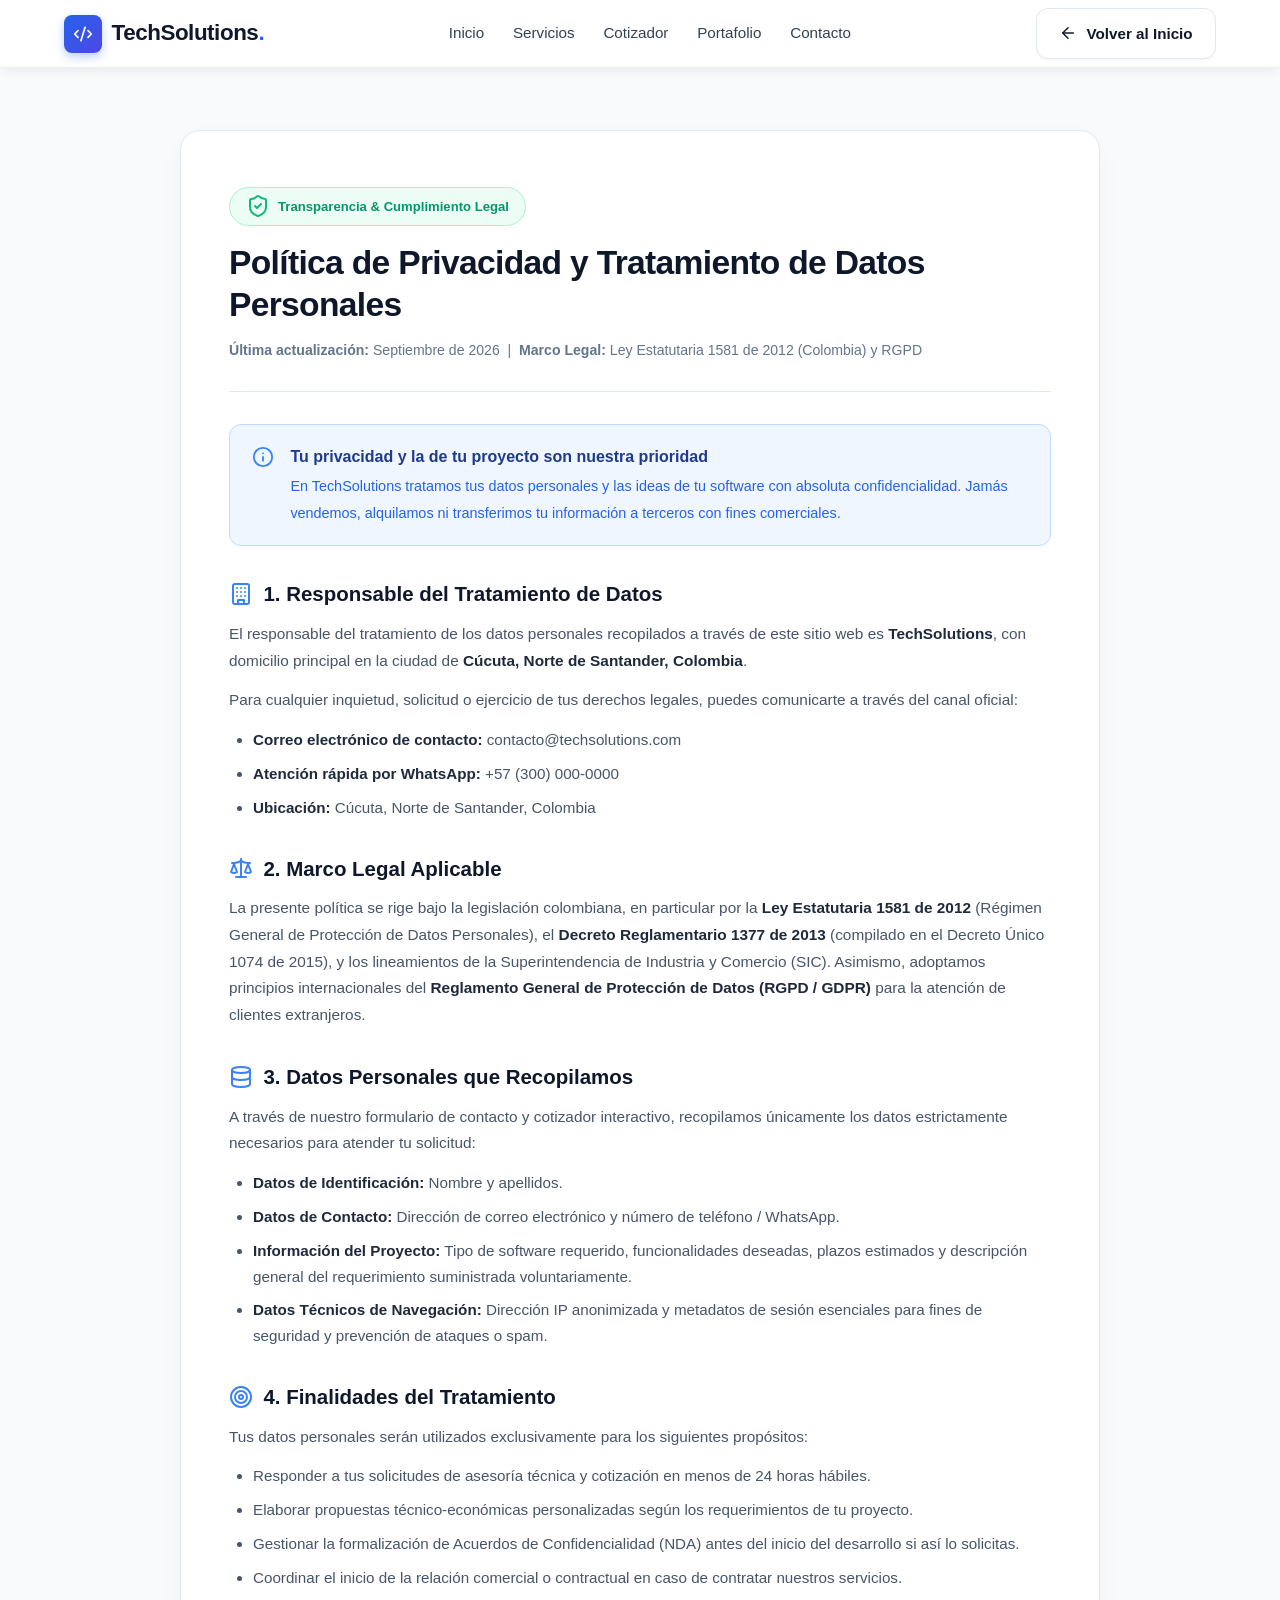
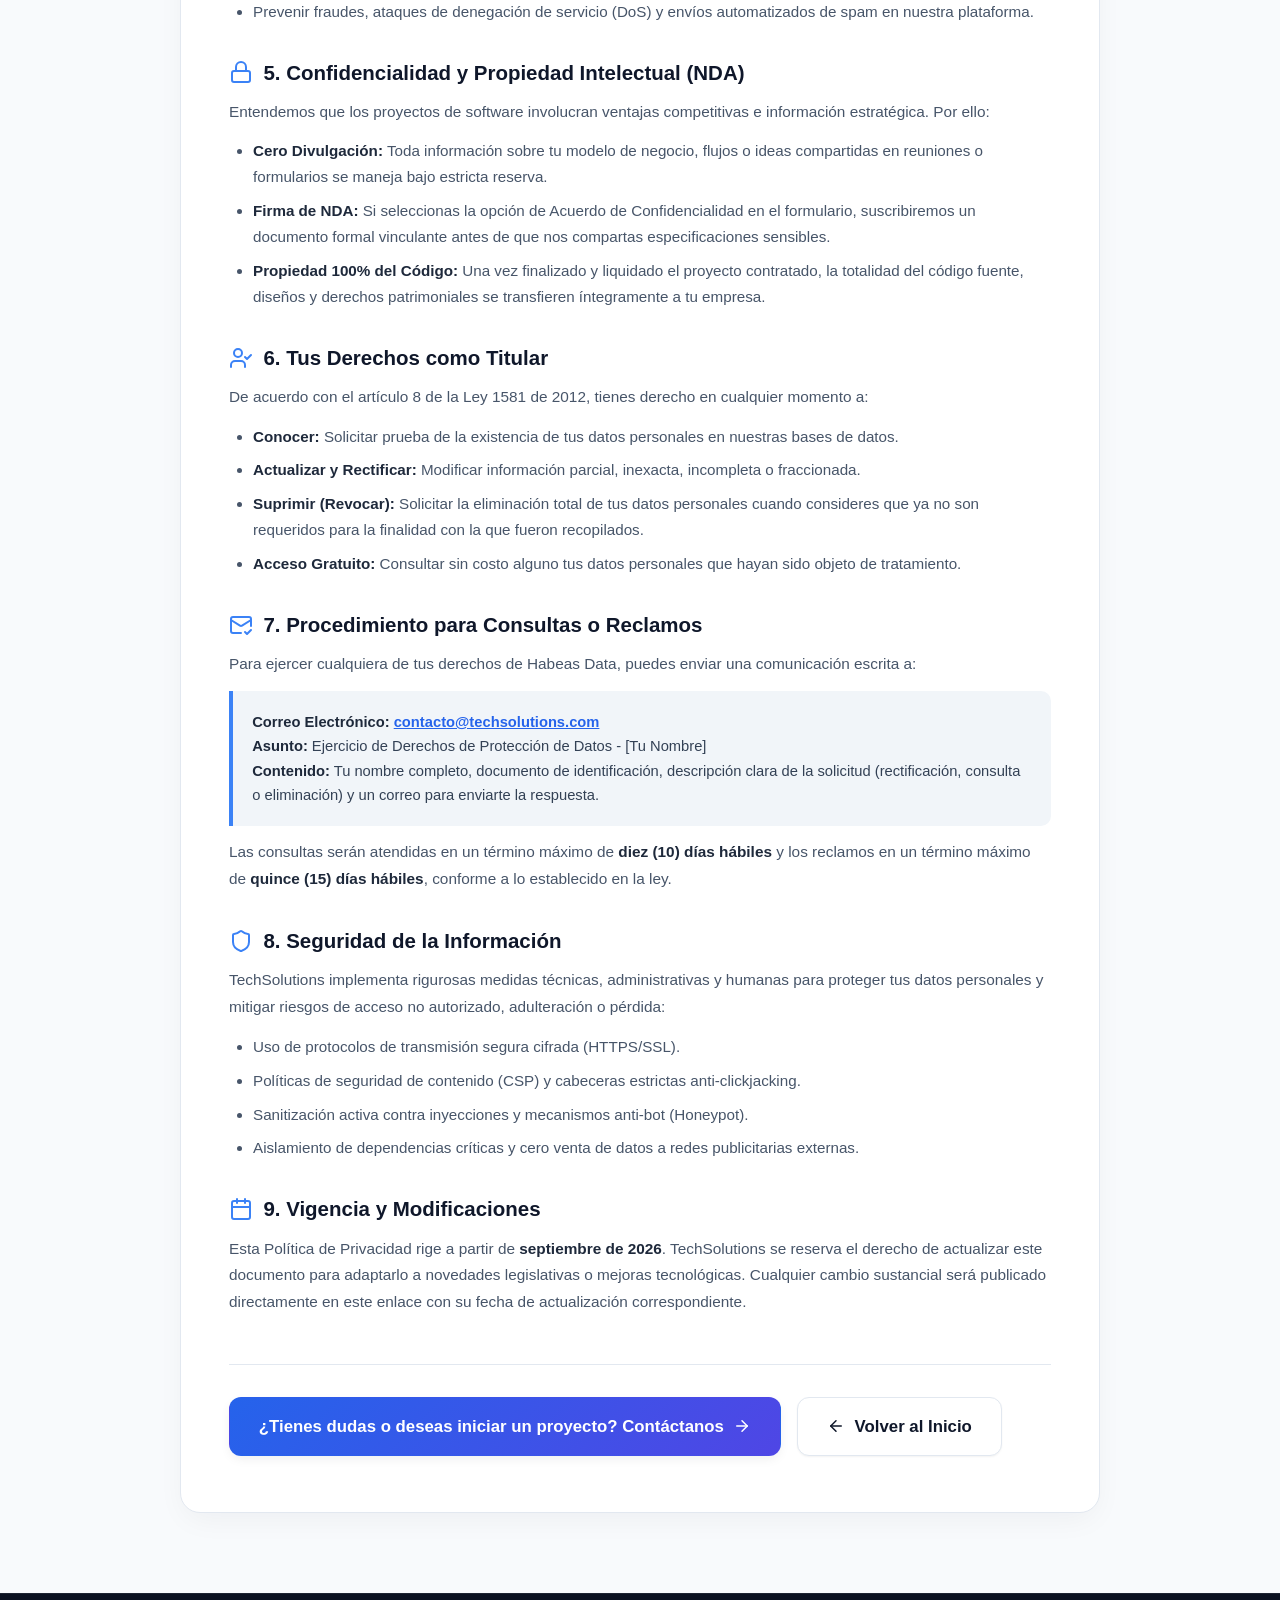
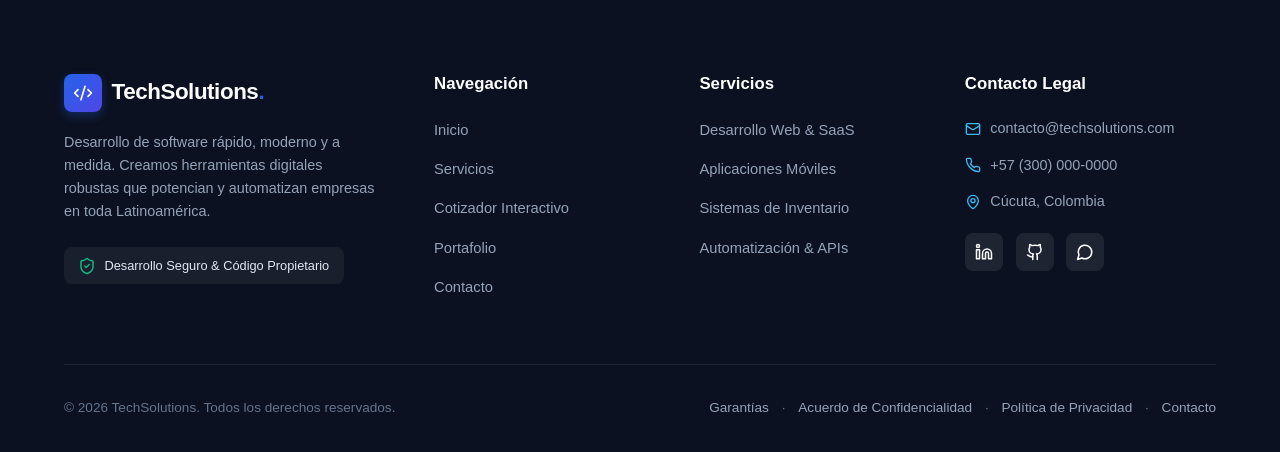
==== politica-de-privacidad.html @ 7712f282 "feat: agregar pagina de Politica de Privacidad y Tratamiento de Datos (Ley 1581)" ====
<!DOCTYPE html>
<html lang="es">
<head>
    <meta charset="UTF-8">
    <meta name="viewport" content="width=device-width, initial-scale=1.0">
    <meta http-equiv="Content-Security-Policy" content="default-src 'self'; script-src 'self' 'unsafe-inline'; style-src 'self' 'unsafe-inline' https://fonts.googleapis.com; font-src 'self' https://fonts.gstatic.com; img-src 'self' data: https:; connect-src 'self'; frame-ancestors 'self';">
    <meta http-equiv="X-Content-Type-Options" content="nosniff">
    <meta name="referrer" content="strict-origin-when-cross-origin">
    <meta name="description" content="Política de Privacidad y Tratamiento de Datos Personales de TechSolutions. Conoce cómo protegemos tu información conforme a la Ley 1581 de 2012 y estándares internacionales.">
    <title>Política de Privacidad y Tratamiento de Datos | TechSolutions</title>
    
    <!-- Google Fonts: Plus Jakarta Sans & Inter -->
    <link rel="preconnect" href="https://fonts.googleapis.com">
    <link rel="preconnect" href="https://fonts.gstatic.com" crossorigin>
    <link href="https://fonts.googleapis.com/css2?family=Inter:wght@300;400;500;600;700&family=Plus+Jakarta+Sans:wght@500;600;700;800&display=swap" rel="stylesheet">
    
    <!-- Lucide Icons (Local Vendor) -->
    <script src="js/vendor/lucide.min.js"></script>
    
    <link rel="stylesheet" href="css/styles.css">
</head>
<body>

    <!-- Header / Navbar -->
    <header id="header" class="scrolled">
        <div class="container header-container">
            <a href="index.html" class="logo">
                <div class="logo-icon">
                    <i data-lucide="code-2"></i>
                </div>
                <span>TechSolutions<span class="logo-dot">.</span></span>
            </a>

            <nav class="nav-menu" id="navMenu">
                <ul class="nav-links">
                    <li><a href="index.html#inicio" class="nav-link">Inicio</a></li>
                    <li><a href="index.html#servicios" class="nav-link">Servicios</a></li>
                    <li><a href="index.html#cotizador" class="nav-link">Cotizador</a></li>
                    <li><a href="index.html#portafolio" class="nav-link">Portafolio</a></li>
                    <li><a href="index.html#contacto" class="nav-link">Contacto</a></li>
                </ul>

                <div class="nav-cta-mobile">
                    <a href="index.html" class="btn btn-primary btn-full">
                        <i data-lucide="arrow-left"></i>
                        <span>Volver a Inicio</span>
                    </a>
                </div>
            </nav>

            <div class="header-actions">
                <a href="index.html" class="btn btn-secondary btn-nav">
                    <i data-lucide="arrow-left"></i>
                    <span>Volver al Inicio</span>
                </a>
            </div>
        </div>
    </header>

    <main>
        <!-- Legal Content Section -->
        <section class="legal-section">
            <div class="container legal-container">
                <div class="legal-card">
                    
                    <div class="legal-header">
                        <div class="badge legal-badge">
                            <i data-lucide="shield-check" class="text-emerald"></i>
                            <span>Transparencia & Cumplimiento Legal</span>
                        </div>
                        <h1 class="legal-title">Política de Privacidad y Tratamiento de Datos Personales</h1>
                        <p class="legal-meta">
                            <strong>Última actualización:</strong> Septiembre de 2026 &nbsp;|&nbsp; 
                            <strong>Marco Legal:</strong> Ley Estatutaria 1581 de 2012 (Colombia) y RGPD
                        </p>
                    </div>

                    <div class="legal-badge-box">
                        <i data-lucide="info" class="text-blue" style="width: 22px; height: 22px; flex-shrink: 0; margin-top: 2px;"></i>
                        <div>
                            <strong style="color: #1e3a8a; display: block; margin-bottom: 0.2rem;">Tu privacidad y la de tu proyecto son nuestra prioridad</strong>
                            <span style="color: #2563eb; font-size: 0.9rem; line-height: 1.5;">
                                En TechSolutions tratamos tus datos personales y las ideas de tu software con absoluta confidencialidad. Jamás vendemos, alquilamos ni transferimos tu información a terceros con fines comerciales.
                            </span>
                        </div>
                    </div>

                    <!-- 1. Responsable -->
                    <div class="legal-block">
                        <h2><i data-lucide="building" class="text-blue"></i> 1. Responsable del Tratamiento de Datos</h2>
                        <p>
                            El responsable del tratamiento de los datos personales recopilados a través de este sitio web es <strong>TechSolutions</strong>, con domicilio principal en la ciudad de <strong>Cúcuta, Norte de Santander, Colombia</strong>.
                        </p>
                        <p>
                            Para cualquier inquietud, solicitud o ejercicio de tus derechos legales, puedes comunicarte a través del canal oficial:
                        </p>
                        <ul>
                            <li><strong>Correo electrónico de contacto:</strong> contacto@techsolutions.com</li>
                            <li><strong>Atención rápida por WhatsApp:</strong> +57 (300) 000-0000</li>
                            <li><strong>Ubicación:</strong> Cúcuta, Norte de Santander, Colombia</li>
                        </ul>
                    </div>

                    <!-- 2. Marco Legal -->
                    <div class="legal-block">
                        <h2><i data-lucide="scale" class="text-blue"></i> 2. Marco Legal Aplicable</h2>
                        <p>
                            La presente política se rige bajo la legislación colombiana, en particular por la <strong>Ley Estatutaria 1581 de 2012</strong> (Régimen General de Protección de Datos Personales), el <strong>Decreto Reglamentario 1377 de 2013</strong> (compilado en el Decreto Único 1074 de 2015), y los lineamientos de la Superintendencia de Industria y Comercio (SIC). Asimismo, adoptamos principios internacionales del <strong>Reglamento General de Protección de Datos (RGPD / GDPR)</strong> para la atención de clientes extranjeros.
                        </p>
                    </div>

                    <!-- 3. Datos que recopilamos -->
                    <div class="legal-block">
                        <h2><i data-lucide="database" class="text-blue"></i> 3. Datos Personales que Recopilamos</h2>
                        <p>
                            A través de nuestro formulario de contacto y cotizador interactivo, recopilamos únicamente los datos estrictamente necesarios para atender tu solicitud:
                        </p>
                        <ul>
                            <li><strong>Datos de Identificación:</strong> Nombre y apellidos.</li>
                            <li><strong>Datos de Contacto:</strong> Dirección de correo electrónico y número de teléfono / WhatsApp.</li>
                            <li><strong>Información del Proyecto:</strong> Tipo de software requerido, funcionalidades deseadas, plazos estimados y descripción general del requerimiento suministrada voluntariamente.</li>
                            <li><strong>Datos Técnicos de Navegación:</strong> Dirección IP anonimizada y metadatos de sesión esenciales para fines de seguridad y prevención de ataques o spam.</li>
                        </ul>
                    </div>

                    <!-- 4. Finalidades del Tratamiento -->
                    <div class="legal-block">
                        <h2><i data-lucide="target" class="text-blue"></i> 4. Finalidades del Tratamiento</h2>
                        <p>
                            Tus datos personales serán utilizados exclusivamente para los siguientes propósitos:
                        </p>
                        <ul>
                            <li>Responder a tus solicitudes de asesoría técnica y cotización en menos de 24 horas hábiles.</li>
                            <li>Elaborar propuestas técnico-económicas personalizadas según los requerimientos de tu proyecto.</li>
                            <li>Gestionar la formalización de Acuerdos de Confidencialidad (NDA) antes del inicio del desarrollo si así lo solicitas.</li>
                            <li>Coordinar el inicio de la relación comercial o contractual en caso de contratar nuestros servicios.</li>
                            <li>Prevenir fraudes, ataques de denegación de servicio (DoS) y envíos automatizados de spam en nuestra plataforma.</li>
                        </ul>
                    </div>

                    <!-- 5. Confidencialidad y Propiedad Intelectual -->
                    <div class="legal-block">
                        <h2><i data-lucide="lock" class="text-blue"></i> 5. Confidencialidad y Propiedad Intelectual (NDA)</h2>
                        <p>
                            Entendemos que los proyectos de software involucran ventajas competitivas e información estratégica. Por ello:
                        </p>
                        <ul>
                            <li><strong>Cero Divulgación:</strong> Toda información sobre tu modelo de negocio, flujos o ideas compartidas en reuniones o formularios se maneja bajo estricta reserva.</li>
                            <li><strong>Firma de NDA:</strong> Si seleccionas la opción de Acuerdo de Confidencialidad en el formulario, suscribiremos un documento formal vinculante antes de que nos compartas especificaciones sensibles.</li>
                            <li><strong>Propiedad 100% del Código:</strong> Una vez finalizado y liquidado el proyecto contratado, la totalidad del código fuente, diseños y derechos patrimoniales se transfieren íntegramente a tu empresa.</li>
                        </ul>
                    </div>

                    <!-- 6. Derechos del Titular (Habeas Data) -->
                    <div class="legal-block">
                        <h2><i data-lucide="user-check" class="text-blue"></i> 6. Tus Derechos como Titular</h2>
                        <p>
                            De acuerdo con el artículo 8 de la Ley 1581 de 2012, tienes derecho en cualquier momento a:
                        </p>
                        <ul>
                            <li><strong>Conocer:</strong> Solicitar prueba de la existencia de tus datos personales en nuestras bases de datos.</li>
                            <li><strong>Actualizar y Rectificar:</strong> Modificar información parcial, inexacta, incompleta o fraccionada.</li>
                            <li><strong>Suprimir (Revocar):</strong> Solicitar la eliminación total de tus datos personales cuando consideres que ya no son requeridos para la finalidad con la que fueron recopilados.</li>
                            <li><strong>Acceso Gratuito:</strong> Consultar sin costo alguno tus datos personales que hayan sido objeto de tratamiento.</li>
                        </ul>
                    </div>

                    <!-- 7. Procedimiento para ejercer tus derechos -->
                    <div class="legal-block">
                        <h2><i data-lucide="mail-check" class="text-blue"></i> 7. Procedimiento para Consultas o Reclamos</h2>
                        <p>
                            Para ejercer cualquiera de tus derechos de Habeas Data, puedes enviar una comunicación escrita a:
                        </p>
                        <div class="legal-callout">
                            <strong>Correo Electrónico:</strong> <a href="mailto:contacto@techsolutions.com">contacto@techsolutions.com</a><br>
                            <strong>Asunto:</strong> Ejercicio de Derechos de Protección de Datos - [Tu Nombre]<br>
                            <strong>Contenido:</strong> Tu nombre completo, documento de identificación, descripción clara de la solicitud (rectificación, consulta o eliminación) y un correo para enviarte la respuesta.
                        </div>
                        <p style="margin-top: 0.8rem;">
                            Las consultas serán atendidas en un término máximo de <strong>diez (10) días hábiles</strong> y los reclamos en un término máximo de <strong>quince (15) días hábiles</strong>, conforme a lo establecido en la ley.
                        </p>
                    </div>

                    <!-- 8. Seguridad de la Información -->
                    <div class="legal-block">
                        <h2><i data-lucide="shield" class="text-blue"></i> 8. Seguridad de la Información</h2>
                        <p>
                            TechSolutions implementa rigurosas medidas técnicas, administrativas y humanas para proteger tus datos personales y mitigar riesgos de acceso no autorizado, adulteración o pérdida:
                        </p>
                        <ul>
                            <li>Uso de protocolos de transmisión segura cifrada (HTTPS/SSL).</li>
                            <li>Políticas de seguridad de contenido (CSP) y cabeceras estrictas anti-clickjacking.</li>
                            <li>Sanitización activa contra inyecciones y mecanismos anti-bot (Honeypot).</li>
                            <li>Aislamiento de dependencias críticas y cero venta de datos a redes publicitarias externas.</li>
                        </ul>
                    </div>

                    <!-- 9. Vigencia y Modificaciones -->
                    <div class="legal-block">
                        <h2><i data-lucide="calendar" class="text-blue"></i> 9. Vigencia y Modificaciones</h2>
                        <p>
                            Esta Política de Privacidad rige a partir de <strong>septiembre de 2026</strong>. TechSolutions se reserva el derecho de actualizar este documento para adaptarlo a novedades legislativas o mejoras tecnológicas. Cualquier cambio sustancial será publicado directamente en este enlace con su fecha de actualización correspondiente.
                        </p>
                    </div>

                    <div class="legal-footer-action">
                        <a href="index.html#contacto" class="btn btn-primary btn-lg">
                            <span>¿Tienes dudas o deseas iniciar un proyecto? Contáctanos</span>
                            <i data-lucide="arrow-right"></i>
                        </a>
                        <a href="index.html" class="btn btn-secondary btn-lg">
                            <i data-lucide="arrow-left"></i>
                            <span>Volver al Inicio</span>
                        </a>
                    </div>

                </div>
            </div>
        </section>
    </main>

    <!-- Footer -->
    <footer class="footer">
        <div class="container">
            <div class="footer-top">
                <div class="footer-brand">
                    <a href="index.html" class="logo footer-logo">
                        <div class="logo-icon">
                            <i data-lucide="code-2"></i>
                        </div>
                        <span>TechSolutions<span class="logo-dot">.</span></span>
                    </a>
                    <p class="brand-desc">
                        Desarrollo de software rápido, moderno y a medida. Creamos herramientas digitales robustas que potencian y automatizan empresas en toda Latinoamérica.
                    </p>
                    <div class="security-stamp">
                        <i data-lucide="shield-check" class="text-emerald"></i>
                        <span>Desarrollo Seguro & Código Propietario</span>
                    </div>
                </div>

                <div class="footer-nav-col">
                    <h4>Navegación</h4>
                    <ul>
                        <li><a href="index.html#inicio">Inicio</a></li>
                        <li><a href="index.html#servicios">Servicios</a></li>
                        <li><a href="index.html#cotizador">Cotizador Interactivo</a></li>
                        <li><a href="index.html#portafolio">Portafolio</a></li>
                        <li><a href="index.html#contacto">Contacto</a></li>
                    </ul>
                </div>

                <div class="footer-nav-col">
                    <h4>Servicios</h4>
                    <ul>
                        <li><a href="index.html#servicios">Desarrollo Web & SaaS</a></li>
                        <li><a href="index.html#servicios">Aplicaciones Móviles</a></li>
                        <li><a href="index.html#servicios">Sistemas de Inventario</a></li>
                        <li><a href="index.html#servicios">Automatización & APIs</a></li>
                    </ul>
                </div>

                <div class="footer-nav-col">
                    <h4>Contacto Legal</h4>
                    <p class="footer-contact-item"><i data-lucide="mail"></i> contacto@techsolutions.com</p>
                    <p class="footer-contact-item"><i data-lucide="phone"></i> +57 (300) 000-0000</p>
                    <p class="footer-contact-item"><i data-lucide="map-pin"></i> Cúcuta, Colombia</p>
                    <div class="social-links">
                        <a href="#" target="_blank" rel="noopener noreferrer" aria-label="LinkedIn" class="social-btn"><i data-lucide="linkedin"></i></a>
                        <a href="#" target="_blank" rel="noopener noreferrer" aria-label="GitHub" class="social-btn"><i data-lucide="github"></i></a>
                        <a href="https://wa.me/573000000000" target="_blank" rel="noopener noreferrer" aria-label="WhatsApp" class="social-btn"><i data-lucide="message-circle"></i></a>
                    </div>
                </div>
            </div>

            <div class="footer-bottom">
                <p>&copy; 2026 TechSolutions. Todos los derechos reservados.</p>
                <div class="footer-legal">
                    <a href="index.html#faq">Garantías</a>
                    <span>·</span>
                    <a href="index.html#faq">Acuerdo de Confidencialidad</a>
                    <span>·</span>
                    <a href="politica-de-privacidad.html">Política de Privacidad</a>
                    <span>·</span>
                    <a href="index.html#contacto">Contacto</a>
                </div>
            </div>
        </div>
    </footer>

    <script>
        // Initialize icons on page load
        if (window.lucide) {
            lucide.createIcons();
        }
    </script>
</body>
</html>
---- css/styles.css ----
/* ==========================================================================
   TechSolutions - Modern Design System & Styles
   ========================================================================== */

/* --- 1. Design Tokens & CSS Variables --- */
:root {
    /* Color Palette */
    --primary: #2563eb;
    --primary-hover: #1d4ed8;
    --primary-light: #eff6ff;
    --primary-gradient: linear-gradient(135deg, #2563eb 0%, #4f46e5 100%);
    --primary-glow: rgba(37, 99, 235, 0.25);

    --emerald: #10b981;
    --emerald-dark: #059669;
    --emerald-subtle: rgba(16, 185, 129, 0.1);

    --blue: #3b82f6;
    --blue-subtle: rgba(59, 130, 246, 0.1);
    --indigo: #6366f1;
    --indigo-subtle: rgba(99, 102, 241, 0.1);
    --amber: #f59e0b;
    --amber-subtle: rgba(245, 158, 11, 0.1);

    /* Backgrounds */
    --bg-body: #f8fafc;
    --bg-surface: #ffffff;
    --bg-subtle: #f1f5f9;
    --bg-dark: #0b1120;
    --bg-dark-card: #131d33;

    /* Typography */
    --text-heading: #0f172a;
    --text-body: #334155;
    --text-muted: #64748b;
    --text-light: #94a3b8;
    --text-white: #ffffff;

    --font-heading: 'Plus Jakarta Sans', -apple-system, BlinkMacSystemFont, sans-serif;
    --font-body: 'Inter', -apple-system, BlinkMacSystemFont, sans-serif;

    /* Borders & Outlines */
    --border-subtle: #e2e8f0;
    --border-focus: #3b82f6;
    --radius-sm: 8px;
    --radius-md: 12px;
    --radius-lg: 18px;
    --radius-full: 9999px;

    /* Shadows */
    --shadow-sm: 0 1px 2px 0 rgba(0, 0, 0, 0.05);
    --shadow-md: 0 4px 12px -2px rgba(15, 23, 42, 0.08);
    --shadow-lg: 0 12px 24px -4px rgba(15, 23, 42, 0.08), 0 4px 8px -2px rgba(15, 23, 42, 0.03);
    --shadow-xl: 0 24px 38px -6px rgba(15, 23, 42, 0.1), 0 8px 16px -4px rgba(15, 23, 42, 0.04);
    --shadow-glow: 0 12px 30px rgba(37, 99, 235, 0.25);

    /* Animations & Transitions */
    --transition-fast: 0.18s cubic-bezier(0.16, 1, 0.3, 1);
    --transition-normal: 0.28s cubic-bezier(0.16, 1, 0.3, 1);
    --transition-slow: 0.45s cubic-bezier(0.16, 1, 0.3, 1);
}

/* --- 2. Base & Reset --- */
*, *::before, *::after {
    margin: 0;
    padding: 0;
    box-sizing: border-box;
    word-wrap: break-word;
    overflow-wrap: break-word;
}

html {
    scroll-behavior: smooth;
    font-size: 16px;
    -webkit-text-size-adjust: 100%;
    width: 100%;
    max-width: 100%;
    overflow-x: hidden;
}

body {
    font-family: var(--font-body);
    background-color: var(--bg-body);
    color: var(--text-body);
    line-height: 1.65;
    width: 100%;
    max-width: 100%;
    overflow-x: hidden;
    position: relative;
    -webkit-font-smoothing: antialiased;
    -moz-osx-font-smoothing: grayscale;
}

body.menu-open {
    overflow: hidden;
}

main, section, header, footer {
    width: 100%;
    max-width: 100%;
    position: relative;
}

img, svg {
    max-width: 100%;
    height: auto;
    display: block;
}

a {
    color: inherit;
    text-decoration: none;
    transition: var(--transition-fast);
}

ul {
    list-style: none;
}

button, input, textarea, select {
    font-family: inherit;
    font-size: inherit;
}

.container {
    width: 90%;
    max-width: 1240px;
    margin: 0 auto;
}

/* Typography Helpers */
h1, h2, h3, h4, h5, h6 {
    font-family: var(--font-heading);
    color: var(--text-heading);
    font-weight: 700;
    line-height: 1.25;
}

.gradient-text {
    background: linear-gradient(135deg, #2563eb 0%, #7c3aed 100%);
    -webkit-background-clip: text;
    -webkit-text-fill-color: transparent;
    display: inline-block;
}

.text-emerald { color: var(--emerald) !important; }
.text-blue { color: var(--blue) !important; }
.text-indigo { color: var(--indigo) !important; }
.text-amber { color: var(--amber) !important; }

.bg-emerald { background-color: var(--emerald) !important; }
.bg-blue { background-color: var(--blue) !important; }
.bg-indigo { background-color: var(--indigo) !important; }

.bg-emerald-subtle { background-color: var(--emerald-subtle) !important; }
.bg-blue-subtle { background-color: var(--blue-subtle) !important; }
.bg-indigo-subtle { background-color: var(--indigo-subtle) !important; }
.bg-amber-subtle { background-color: var(--amber-subtle) !important; }

/* Section Headers */
.section-header {
    text-align: center;
    max-width: 760px;
    margin: 0 auto 3.5rem auto;
}

.section-tag {
    display: inline-block;
    font-size: 0.8rem;
    font-weight: 700;
    letter-spacing: 1.2px;
    color: var(--primary);
    background: var(--primary-light);
    padding: 0.35rem 0.9rem;
    border-radius: var(--radius-full);
    margin-bottom: 1rem;
    text-transform: uppercase;
}

.section-header h2 {
    font-size: clamp(1.85rem, 3.5vw, 2.6rem);
    margin-bottom: 1rem;
    letter-spacing: -0.02em;
}

.section-header p {
    font-size: 1.08rem;
    color: var(--text-muted);
}

/* Badges */
.badge {
    display: inline-flex;
    align-items: center;
    gap: 0.5rem;
    padding: 0.4rem 1rem;
    border-radius: var(--radius-full);
    font-size: 0.85rem;
    font-weight: 600;
    max-width: 100%;
}

.hero-badge {
    background: rgba(37, 99, 235, 0.08);
    color: var(--primary);
    border: 1px solid rgba(37, 99, 235, 0.2);
    margin-bottom: 1.5rem;
}

.badge-pulse {
    width: 9px;
    height: 9px;
    background-color: var(--emerald);
    border-radius: 50%;
    position: relative;
    flex-shrink: 0;
}

.badge-pulse::after {
    content: '';
    position: absolute;
    top: -2px;
    left: -2px;
    width: 13px;
    height: 13px;
    border-radius: 50%;
    background-color: var(--emerald);
    opacity: 0.7;
    animation: pulseGlow 1.8s infinite;
}

@keyframes pulseGlow {
    0% { transform: scale(0.9); opacity: 0.8; }
    70% { transform: scale(2.2); opacity: 0; }
    100% { transform: scale(2.2); opacity: 0; }
}

.badge-icon {
    width: 15px;
    height: 15px;
    flex-shrink: 0;
}

.badge-accent {
    background: var(--primary-light);
    color: var(--primary);
    border: 1px solid rgba(37, 99, 235, 0.15);
    margin-bottom: 1rem;
}

.badge-light {
    background: rgba(255, 255, 255, 0.15);
    color: #ffffff;
    border: 1px solid rgba(255, 255, 255, 0.25);
    margin-bottom: 1.2rem;
}

/* Buttons */
.btn {
    display: inline-flex;
    align-items: center;
    justify-content: center;
    gap: 0.6rem;
    padding: 0.75rem 1.4rem;
    border-radius: var(--radius-md);
    font-weight: 600;
    font-size: 0.95rem;
    cursor: pointer;
    border: 1px solid transparent;
    transition: var(--transition-normal);
    text-align: center;
}

.btn-primary {
    background: var(--primary-gradient);
    color: #ffffff;
    box-shadow: var(--shadow-md);
}

.btn-primary:hover {
    box-shadow: var(--shadow-glow);
    transform: translateY(-2px);
    background: linear-gradient(135deg, #1d4ed8 0%, #4338ca 100%);
    color: #ffffff;
}

.btn-secondary {
    background-color: #ffffff;
    color: var(--text-heading);
    border: 1px solid var(--border-subtle);
    box-shadow: var(--shadow-sm);
}

.btn-secondary:hover {
    background-color: var(--bg-subtle);
    border-color: #cbd5e1;
    transform: translateY(-2px);
}

.btn-outline {
    background-color: transparent;
    color: var(--primary);
    border: 1px solid rgba(37, 99, 235, 0.3);
}

.btn-outline:hover {
    background-color: var(--primary-light);
    border-color: var(--primary);
    transform: translateY(-1px);
}

.btn-lg {
    padding: 0.9rem 1.8rem;
    font-size: 1.05rem;
    border-radius: var(--radius-md);
}

.btn-full {
    width: 100%;
}

.btn svg {
    width: 18px;
    height: 18px;
    transition: transform var(--transition-fast);
    flex-shrink: 0;
}

.btn:hover svg {
    transform: translateX(3px);
}

/* --- 3. Header & Navigation --- */
header {
    position: fixed;
    top: 0;
    left: 0;
    width: 100%;
    height: 78px;
    background-color: rgba(255, 255, 255, 0.85);
    backdrop-filter: blur(16px);
    -webkit-backdrop-filter: blur(16px);
    border-bottom: 1px solid rgba(226, 232, 240, 0.7);
    z-index: 1000;
    transition: var(--transition-normal);
}

header.scrolled {
    height: 68px;
    background-color: rgba(255, 255, 255, 0.95);
    box-shadow: var(--shadow-md);
}

.header-container {
    height: 100%;
    display: flex;
    align-items: center;
    justify-content: space-between;
}

.logo {
    display: flex;
    align-items: center;
    gap: 0.6rem;
    font-size: 1.4rem;
    font-weight: 800;
    color: var(--text-heading);
    letter-spacing: -0.02em;
    flex-shrink: 0;
}

.logo-icon {
    width: 38px;
    height: 38px;
    background: var(--primary-gradient);
    border-radius: var(--radius-sm);
    display: flex;
    align-items: center;
    justify-content: center;
    color: #ffffff;
    box-shadow: 0 4px 10px rgba(37, 99, 235, 0.3);
    flex-shrink: 0;
}

.logo-icon svg {
    width: 20px;
    height: 20px;
}

.logo-dot {
    color: var(--primary);
}

.nav-links {
    display: flex;
    align-items: center;
    gap: 1.8rem;
}

.nav-link {
    font-weight: 500;
    font-size: 0.95rem;
    color: var(--text-body);
    position: relative;
    padding: 0.4rem 0;
}

.nav-link:hover,
.nav-link.active {
    color: var(--primary);
}

.nav-link::after {
    content: '';
    position: absolute;
    bottom: 0;
    left: 0;
    width: 0;
    height: 2px;
    background: var(--primary);
    border-radius: 2px;
    transition: width var(--transition-normal);
}

.nav-link:hover::after,
.nav-link.active::after {
    width: 100%;
}

.header-actions {
    display: flex;
    align-items: center;
    gap: 1rem;
}

.nav-cta-mobile {
    display: none;
}

.hamburger {
    display: none;
    background: none;
    border: none;
    cursor: pointer;
    padding: 0.5rem;
    z-index: 1001;
}

.hamburger .bar {
    display: block;
    width: 24px;
    height: 2.5px;
    margin: 5px 0;
    background-color: var(--text-heading);
    border-radius: 2px;
    transition: var(--transition-normal);
}

.hamburger.active .bar:nth-child(1) {
    transform: translateY(7.5px) rotate(45deg);
}

.hamburger.active .bar:nth-child(2) {
    opacity: 0;
}

.hamburger.active .bar:nth-child(3) {
    transform: translateY(-7.5px) rotate(-45deg);
}

/* --- 4. Hero Section --- */
.hero {
    position: relative;
    margin-top: 78px;
    padding: 5rem 0 4.5rem 0;
    overflow: hidden;
    background: linear-gradient(180deg, rgba(239, 246, 255, 0.6) 0%, rgba(248, 250, 252, 1) 100%);
}

.hero-glow-bg {
    position: absolute;
    top: -120px;
    left: 50%;
    transform: translateX(-50%);
    width: 100%;
    max-width: 800px;
    height: 500px;
    background: radial-gradient(circle, rgba(59, 130, 246, 0.15) 0%, rgba(99, 102, 241, 0.06) 50%, transparent 75%);
    filter: blur(60px);
    pointer-events: none;
    z-index: 0;
}

.hero-grid {
    position: relative;
    z-index: 1;
    display: grid;
    grid-template-columns: 1.15fr 0.95fr;
    align-items: center;
    gap: 3.5rem;
}

.hero-title {
    font-size: clamp(2.1rem, 4vw, 3.4rem);
    letter-spacing: -0.03em;
    margin-bottom: 1.3rem;
    color: var(--text-heading);
}

.hero-subtitle {
    font-size: 1.12rem;
    color: var(--text-body);
    line-height: 1.7;
    margin-bottom: 2rem;
    max-width: 600px;
}

.hero-subtitle strong {
    color: var(--text-heading);
    font-weight: 600;
}

.hero-actions {
    display: flex;
    align-items: center;
    gap: 1.2rem;
    margin-bottom: 2.5rem;
    flex-wrap: wrap;
}

.hero-trust {
    display: flex;
    flex-wrap: wrap;
    gap: 1.5rem;
    padding-top: 1.5rem;
    border-top: 1px solid var(--border-subtle);
}

.trust-item {
    display: flex;
    align-items: center;
    gap: 0.5rem;
    font-size: 0.88rem;
    font-weight: 600;
    color: var(--text-body);
}

.trust-icon {
    width: 18px;
    height: 18px;
    flex-shrink: 0;
}

/* Mockup Window */
.hero-visual {
    position: relative;
    width: 100%;
    max-width: 100%;
}

.mockup-window {
    background-color: #ffffff;
    border-radius: var(--radius-lg);
    border: 1px solid #dbeafe;
    box-shadow: var(--shadow-xl), 0 0 50px rgba(37, 99, 235, 0.12);
    position: relative;
    transition: transform var(--transition-normal);
    width: 100%;
    max-width: 100%;
}

.mockup-header {
    background-color: #f8fafc;
    border-bottom: 1px solid var(--border-subtle);
    padding: 0.8rem 1.2rem;
    border-radius: var(--radius-lg) var(--radius-lg) 0 0;
    display: flex;
    align-items: center;
    justify-content: space-between;
    gap: 0.6rem;
}

.mockup-dots {
    display: flex;
    gap: 6px;
    flex-shrink: 0;
}

.dot {
    width: 10px;
    height: 10px;
    border-radius: 50%;
}
.dot-red { background-color: #ef4444; }
.dot-yellow { background-color: #f59e0b; }
.dot-green { background-color: #10b981; }

.mockup-title-bar {
    display: flex;
    align-items: center;
    gap: 0.4rem;
    font-size: 0.78rem;
    color: var(--text-muted);
    background: #ffffff;
    padding: 0.25rem 0.8rem;
    border-radius: var(--radius-sm);
    border: 1px solid var(--border-subtle);
    overflow: hidden;
    text-overflow: ellipsis;
    white-space: nowrap;
}

.lock-icon {
    width: 12px;
    height: 12px;
    color: var(--emerald);
    flex-shrink: 0;
}

.mockup-status {
    display: flex;
    align-items: center;
    gap: 0.4rem;
    font-size: 0.75rem;
    font-weight: 600;
    color: var(--emerald);
    flex-shrink: 0;
}

.status-indicator {
    width: 7px;
    height: 7px;
    border-radius: 50%;
    background-color: var(--emerald);
}

.mockup-body {
    padding: 1.4rem;
}

.mockup-tabs {
    display: flex;
    gap: 0.5rem;
    margin-bottom: 1.2rem;
    background-color: var(--bg-subtle);
    padding: 0.3rem;
    border-radius: var(--radius-md);
    flex-wrap: wrap;
}

.mockup-tab {
    flex: 1;
    min-width: 80px;
    display: flex;
    align-items: center;
    justify-content: center;
    gap: 0.4rem;
    padding: 0.5rem 0.6rem;
    border: none;
    background: transparent;
    font-size: 0.82rem;
    font-weight: 600;
    color: var(--text-muted);
    border-radius: var(--radius-sm);
    cursor: pointer;
    transition: var(--transition-fast);
}

.mockup-tab svg {
    width: 14px;
    height: 14px;
    flex-shrink: 0;
}

.mockup-tab:hover {
    color: var(--text-heading);
}

.mockup-tab.active {
    background-color: #ffffff;
    color: var(--primary);
    box-shadow: var(--shadow-sm);
}

.mockup-tab-content {
    display: none;
    animation: fadeIn 0.25s ease-in-out;
}

.mockup-tab-content.active {
    display: block;
}

@keyframes fadeIn {
    from { opacity: 0; transform: translateY(6px); }
    to { opacity: 1; transform: translateY(0); }
}

.mockup-kpis {
    display: grid;
    grid-template-columns: 1fr 1fr;
    gap: 1rem;
    margin-bottom: 1.2rem;
}

.kpi-card {
    background-color: #f8fafc;
    border: 1px solid var(--border-subtle);
    border-radius: var(--radius-md);
    padding: 0.9rem;
}

.kpi-label {
    display: block;
    font-size: 0.78rem;
    color: var(--text-muted);
    font-weight: 500;
}

.kpi-value {
    display: block;
    font-size: 1.5rem;
    font-weight: 800;
    font-family: var(--font-heading);
    margin: 0.2rem 0;
}

.kpi-trend {
    display: block;
    font-size: 0.72rem;
    color: var(--emerald-dark);
    font-weight: 600;
}

.mockup-chart-box {
    background: #f8fafc;
    border: 1px solid var(--border-subtle);
    border-radius: var(--radius-md);
    padding: 1rem;
}

.chart-header {
    display: flex;
    justify-content: space-between;
    align-items: center;
    font-size: 0.8rem;
    font-weight: 600;
    color: var(--text-heading);
    margin-bottom: 1rem;
}

.badge-sm {
    font-size: 0.7rem;
    font-weight: 700;
    padding: 0.2rem 0.6rem;
    border-radius: var(--radius-full);
}

.badge-green {
    background: var(--emerald-subtle);
    color: var(--emerald-dark);
}

.chart-bars {
    display: flex;
    justify-content: space-between;
    align-items: flex-end;
    height: 90px;
    padding-top: 0.5rem;
    gap: 0.3rem;
}

.bar-col {
    display: flex;
    flex-direction: column;
    align-items: center;
    gap: 0.4rem;
    flex: 1;
    max-width: 32px;
    height: 100%;
    justify-content: flex-end;
}

.bar-fill {
    width: 100%;
    background: #cbd5e1;
    border-radius: 4px 4px 0 0;
    transition: height 0.6s cubic-bezier(0.16, 1, 0.3, 1), background-color 0.2s;
}

.bar-fill.active {
    background: var(--primary-gradient);
    box-shadow: 0 4px 10px rgba(37, 99, 235, 0.3);
}

.bar-col:hover .bar-fill {
    background: var(--primary);
}

.bar-col span {
    font-size: 0.72rem;
    color: var(--text-muted);
    font-weight: 500;
}

/* Metrics List Tab */
.metrics-list {
    display: flex;
    flex-direction: column;
    gap: 0.9rem;
    padding: 0.5rem 0;
}

.metric-row {
    display: flex;
    justify-content: space-between;
    font-size: 0.85rem;
    font-weight: 600;
}

.progress-line {
    width: 100%;
    height: 8px;
    background-color: var(--bg-subtle);
    border-radius: var(--radius-full);
    overflow: hidden;
}

.progress-bar {
    height: 100%;
    background: var(--primary-gradient);
    border-radius: var(--radius-full);
}

/* Security Tab */
.security-check-grid {
    display: flex;
    flex-direction: column;
    gap: 0.8rem;
    padding: 0.5rem 0;
}

.sec-item {
    display: flex;
    align-items: flex-start;
    gap: 0.8rem;
    background: #f8fafc;
    padding: 0.8rem;
    border-radius: var(--radius-md);
    border: 1px solid var(--border-subtle);
}

.sec-item svg {
    width: 20px;
    height: 20px;
    flex-shrink: 0;
    margin-top: 2px;
}

.sec-item strong {
    font-size: 0.88rem;
    color: var(--text-heading);
    display: block;
}

.sec-item p {
    font-size: 0.78rem;
    color: var(--text-muted);
}

/* Floating Badges */
.floating-badge {
    position: absolute;
    background: #ffffff;
    border-radius: var(--radius-md);
    padding: 0.6rem 0.9rem;
    box-shadow: var(--shadow-lg);
    border: 1px solid var(--border-subtle);
    display: flex;
    align-items: center;
    gap: 0.7rem;
    z-index: 2;
    animation: floatAnimation 4.5s ease-in-out infinite;
}

.badge-top-right {
    top: -15px;
    right: 0;
    animation-delay: 0s;
}

.badge-bottom-left {
    bottom: -15px;
    left: 0;
    animation-delay: 2.2s;
}

@keyframes floatAnimation {
    0%, 100% { transform: translateY(0); }
    50% { transform: translateY(-8px); }
}

.float-icon {
    width: 32px;
    height: 32px;
    border-radius: var(--radius-sm);
    display: flex;
    align-items: center;
    justify-content: center;
    color: #ffffff;
    flex-shrink: 0;
}

.float-icon svg {
    width: 18px;
    height: 18px;
}

.float-text {
    display: flex;
    flex-direction: column;
}

.float-label {
    font-size: 0.82rem;
    font-weight: 700;
    color: var(--text-heading);
}

.float-sub {
    font-size: 0.72rem;
    color: var(--text-muted);
    font-weight: 500;
}

/* --- 5. Continuous Marquee Ticker --- */
.clients-marquee-section {
    padding: 2.5rem 0 3rem 0;
    background-color: #ffffff;
    border-top: 1px solid var(--border-subtle);
    border-bottom: 1px solid var(--border-subtle);
    overflow: hidden;
    width: 100%;
    max-width: 100%;
}

.marquee-title {
    text-align: center;
    font-size: 0.78rem;
    font-weight: 700;
    letter-spacing: 1.5px;
    color: var(--text-light);
    margin-bottom: 1.8rem;
}

.marquee-wrapper {
    width: 100%;
    max-width: 100%;
    overflow: hidden;
    white-space: nowrap;
    position: relative;
}

.marquee-wrapper::before,
.marquee-wrapper::after {
    content: '';
    position: absolute;
    top: 0;
    width: 80px;
    height: 100%;
    z-index: 2;
    pointer-events: none;
}

.marquee-wrapper::before {
    left: 0;
    background: linear-gradient(to right, #ffffff, transparent);
}

.marquee-wrapper::after {
    right: 0;
    background: linear-gradient(to left, #ffffff, transparent);
}

.marquee-track {
    display: inline-flex;
    align-items: center;
    gap: 3.5rem;
    animation: marqueeScroll 25s linear infinite;
}

.marquee-track:hover {
    animation-play-state: paused;
}

@keyframes marqueeScroll {
    0% { transform: translateX(0); }
    100% { transform: translateX(-50%); }
}

.marquee-item {
    display: inline-flex;
    align-items: center;
    gap: 0.6rem;
    font-size: 1.15rem;
    font-weight: 700;
    font-family: var(--font-heading);
    color: #64748b;
    transition: var(--transition-fast);
    flex-shrink: 0;
}

.marquee-item:hover {
    color: var(--primary);
}

.marquee-icon {
    width: 20px;
    height: 20px;
    color: #94a3b8;
    flex-shrink: 0;
}

/* --- 6. Stats Section --- */
.stats-section {
    padding: 4.5rem 0;
    background-color: var(--bg-body);
}

.stats-grid {
    display: grid;
    grid-template-columns: repeat(auto-fit, minmax(min(100%, 220px), 1fr));
    gap: 1.8rem;
}

.stat-card {
    background: #ffffff;
    border-radius: var(--radius-lg);
    padding: 2.2rem 1.8rem;
    border: 1px solid var(--border-subtle);
    box-shadow: var(--shadow-sm);
    text-align: center;
    transition: var(--transition-normal);
}

.stat-card:hover {
    transform: translateY(-5px);
    box-shadow: var(--shadow-lg);
    border-color: #cbd5e1;
}

.stat-number {
    font-size: 2.8rem;
    font-weight: 800;
    font-family: var(--font-heading);
    background: var(--primary-gradient);
    -webkit-background-clip: text;
    -webkit-text-fill-color: transparent;
    margin-bottom: 0.5rem;
    line-height: 1.1;
}

.stat-label {
    font-size: 1.05rem;
    font-weight: 700;
    color: var(--text-heading);
    margin-bottom: 0.4rem;
}

.stat-desc {
    font-size: 0.86rem;
    color: var(--text-muted);
}

/* --- 7. Services Section --- */
.services {
    padding: 6rem 0;
    background-color: #ffffff;
}

.services-grid {
    display: grid;
    grid-template-columns: repeat(auto-fit, minmax(min(100%, 260px), 1fr));
    gap: 2rem;
}

.service-card {
    background-color: #ffffff;
    border: 1px solid var(--border-subtle);
    border-radius: var(--radius-lg);
    padding: 2.4rem 2rem;
    box-shadow: var(--shadow-sm);
    transition: var(--transition-normal);
    display: flex;
    flex-direction: column;
    position: relative;
    overflow: hidden;
}

.service-card::before {
    content: '';
    position: absolute;
    top: 0;
    left: 0;
    width: 100%;
    height: 4px;
    background: transparent;
    transition: background var(--transition-normal);
}

.service-card:hover {
    transform: translateY(-6px);
    box-shadow: var(--shadow-xl);
    border-color: #bfdbfe;
}

.service-card:hover::before {
    background: var(--primary-gradient);
}

.service-icon-box {
    width: 58px;
    height: 58px;
    border-radius: var(--radius-md);
    display: flex;
    align-items: center;
    justify-content: center;
    margin-bottom: 1.6rem;
    transition: var(--transition-fast);
    flex-shrink: 0;
}

.service-card:hover .service-icon-box {
    transform: scale(1.08);
}

.service-icon {
    width: 28px;
    height: 28px;
}

.service-card h3 {
    font-size: 1.35rem;
    margin-bottom: 0.8rem;
    color: var(--text-heading);
}

.service-card p {
    font-size: 0.95rem;
    color: var(--text-body);
    margin-bottom: 1.6rem;
    line-height: 1.6;
}

.service-features {
    margin-top: auto;
    display: flex;
    flex-direction: column;
    gap: 0.65rem;
    margin-bottom: 1.8rem;
    padding-top: 1.2rem;
    border-top: 1px dashed var(--border-subtle);
}

.service-features li {
    display: flex;
    align-items: center;
    gap: 0.6rem;
    font-size: 0.88rem;
    color: var(--text-body);
}

.service-features li svg {
    width: 16px;
    height: 16px;
    color: var(--emerald);
    flex-shrink: 0;
}

.service-link {
    display: inline-flex;
    align-items: center;
    gap: 0.4rem;
    font-weight: 600;
    font-size: 0.92rem;
    color: var(--primary);
    transition: gap var(--transition-fast);
}

.service-link svg {
    width: 16px;
    height: 16px;
    transition: transform var(--transition-fast);
}

.service-link:hover {
    gap: 0.7rem;
    color: var(--primary-hover);
}

/* --- 8. Estimator / Cotizador Interactivo --- */
.estimator-section {
    padding: 5.5rem 0;
    background: linear-gradient(180deg, #f8fafc 0%, #edf2f7 100%);
}

.estimator-wrapper {
    background: #ffffff;
    border-radius: var(--radius-lg);
    border: 1px solid var(--border-subtle);
    box-shadow: var(--shadow-xl);
    padding: 3.5rem 3rem;
    max-width: 1050px;
    margin: 0 auto;
    width: 100%;
}

.estimator-header {
    text-align: center;
    max-width: 700px;
    margin: 0 auto 3rem auto;
}

.estimator-header h2 {
    font-size: clamp(1.8rem, 3vw, 2.3rem);
    margin-bottom: 0.8rem;
}

.estimator-header p {
    color: var(--text-muted);
}

.estimator-step {
    margin-bottom: 2.5rem;
}

.step-label {
    display: block;
    font-size: 1.1rem;
    font-weight: 700;
    color: var(--text-heading);
    margin-bottom: 1.2rem;
}

.option-grid {
    display: grid;
    grid-template-columns: repeat(auto-fit, minmax(min(100%, 210px), 1fr));
    gap: 1rem;
}

.option-card {
    background: #ffffff;
    border: 2px solid var(--border-subtle);
    border-radius: var(--radius-md);
    padding: 1.4rem 1.2rem;
    text-align: left;
    cursor: pointer;
    transition: var(--transition-fast);
    display: flex;
    flex-direction: column;
    gap: 0.5rem;
}

.option-card svg {
    width: 26px;
    height: 26px;
    color: var(--text-muted);
    transition: color var(--transition-fast);
    flex-shrink: 0;
}

.option-card strong {
    font-size: 1rem;
    color: var(--text-heading);
}

.option-card span {
    font-size: 0.8rem;
    color: var(--text-muted);
    line-height: 1.4;
}

.option-card:hover {
    border-color: #93c5fd;
    transform: translateY(-2px);
}

.option-card.active {
    border-color: var(--primary);
    background-color: #eff6ff;
    box-shadow: 0 4px 12px rgba(37, 99, 235, 0.12);
}

.option-card.active svg {
    color: var(--primary);
}

.checkbox-grid {
    display: grid;
    grid-template-columns: repeat(auto-fit, minmax(min(100%, 230px), 1fr));
    gap: 1rem;
}

.checkbox-card {
    display: flex;
    align-items: flex-start;
    gap: 0.9rem;
    background: #f8fafc;
    border: 1px solid var(--border-subtle);
    border-radius: var(--radius-md);
    padding: 1.1rem;
    cursor: pointer;
    transition: var(--transition-fast);
}

.checkbox-card:hover {
    background-color: #ffffff;
    border-color: #cbd5e1;
}

.checkbox-card input[type="checkbox"] {
    display: none;
}

.custom-check {
    width: 22px;
    height: 22px;
    border-radius: 6px;
    border: 2px solid #cbd5e1;
    display: flex;
    align-items: center;
    justify-content: center;
    flex-shrink: 0;
    transition: var(--transition-fast);
    background: #ffffff;
    margin-top: 2px;
}

.custom-check svg {
    width: 14px;
    height: 14px;
    color: #ffffff;
    display: none;
}

.checkbox-card input[type="checkbox"]:checked + .custom-check {
    background: var(--primary);
    border-color: var(--primary);
}

.checkbox-card input[type="checkbox"]:checked + .custom-check svg {
    display: block;
}

.checkbox-card strong {
    display: block;
    font-size: 0.92rem;
    color: var(--text-heading);
    margin-bottom: 0.2rem;
}

.checkbox-card span {
    display: block;
    font-size: 0.78rem;
    color: var(--text-muted);
}

/* Estimator Result Box */
.estimator-result-card {
    background: linear-gradient(135deg, #0f172a 0%, #1e293b 100%);
    color: #ffffff;
    border-radius: var(--radius-lg);
    padding: 2.2rem 2.5rem;
    display: flex;
    align-items: center;
    justify-content: space-between;
    gap: 2.5rem;
    flex-wrap: wrap;
    box-shadow: var(--shadow-xl);
    width: 100%;
}

.result-info {
    flex: 1;
    min-width: 0;
    width: 100%;
}

.result-tag {
    font-size: 0.75rem;
    font-weight: 700;
    letter-spacing: 1.2px;
    color: #38bdf8;
    display: block;
    margin-bottom: 0.4rem;
}

.result-info h3 {
    color: #ffffff;
    font-size: 1.45rem;
    margin-bottom: 0.4rem;
}

.result-info p {
    color: #cbd5e1;
    font-size: 0.92rem;
    margin-bottom: 1.2rem;
}

.result-badges {
    display: flex;
    flex-wrap: wrap;
    gap: 1.5rem;
}

.res-badge {
    display: flex;
    align-items: center;
    gap: 0.5rem;
    font-size: 0.88rem;
    color: #e2e8f0;
}

.res-badge strong {
    color: #ffffff;
}

.res-badge svg {
    width: 18px;
    height: 18px;
    flex-shrink: 0;
}

.result-cta {
    display: flex;
    flex-direction: column;
    align-items: center;
    gap: 0.5rem;
}

.result-note {
    font-size: 0.78rem;
    color: #94a3b8;
}

/* --- 9. Portfolio Section --- */
.portfolio {
    padding: 6rem 0;
    background-color: #ffffff;
}

.portfolio-filters {
    display: flex;
    justify-content: center;
    gap: 0.8rem;
    margin-bottom: 3.5rem;
    flex-wrap: wrap;
}

.filter-btn {
    padding: 0.65rem 1.3rem;
    background-color: var(--bg-subtle);
    border: 1px solid var(--border-subtle);
    border-radius: var(--radius-full);
    font-size: 0.9rem;
    font-weight: 600;
    color: var(--text-body);
    cursor: pointer;
    transition: var(--transition-fast);
}

.filter-btn:hover {
    background-color: #e2e8f0;
    color: var(--text-heading);
}

.filter-btn.active {
    background-color: var(--primary);
    border-color: var(--primary);
    color: #ffffff;
    box-shadow: 0 4px 10px rgba(37, 99, 235, 0.25);
}

.portfolio-grid {
    display: grid;
    grid-template-columns: repeat(auto-fit, minmax(min(100%, 300px), 1fr));
    gap: 2.5rem;
}

.portfolio-card {
    background-color: #ffffff;
    border-radius: var(--radius-lg);
    border: 1px solid var(--border-subtle);
    overflow: hidden;
    box-shadow: var(--shadow-sm);
    transition: var(--transition-normal);
    display: flex;
    flex-direction: column;
}

.portfolio-card:hover {
    transform: translateY(-6px);
    box-shadow: var(--shadow-xl);
    border-color: #cbd5e1;
}

.portfolio-image-wrapper {
    position: relative;
    height: 220px;
    overflow: hidden;
    background-color: #f1f5f9;
}

.portfolio-img {
    width: 100%;
    height: 100%;
    object-fit: cover;
    transition: transform 0.5s ease;
}

.portfolio-card:hover .portfolio-img {
    transform: scale(1.06);
}

.portfolio-badge {
    position: absolute;
    top: 1rem;
    left: 1rem;
    background: rgba(15, 23, 42, 0.85);
    backdrop-filter: blur(8px);
    color: #ffffff;
    padding: 0.35rem 0.8rem;
    border-radius: var(--radius-full);
    font-size: 0.75rem;
    font-weight: 600;
    z-index: 1;
}

.portfolio-overlay {
    position: absolute;
    top: 0;
    left: 0;
    width: 100%;
    height: 100%;
    background: rgba(15, 23, 42, 0.5);
    display: flex;
    align-items: center;
    justify-content: center;
    opacity: 0;
    transition: opacity var(--transition-normal);
}

.portfolio-card:hover .portfolio-overlay {
    opacity: 1;
}

.btn-overlay {
    background-color: #ffffff;
    color: var(--text-heading);
    padding: 0.65rem 1.2rem;
    border-radius: var(--radius-full);
    font-size: 0.85rem;
    font-weight: 600;
    display: inline-flex;
    align-items: center;
    gap: 0.4rem;
    box-shadow: var(--shadow-md);
}

.btn-overlay svg {
    width: 16px;
    height: 16px;
}

.portfolio-content {
    padding: 2rem;
    display: flex;
    flex-direction: column;
    flex: 1;
}

.portfolio-meta {
    display: flex;
    align-items: center;
    justify-content: space-between;
    margin-bottom: 0.8rem;
    font-size: 0.82rem;
    flex-wrap: wrap;
    gap: 0.4rem;
}

.category-pill {
    font-weight: 600;
    color: var(--primary);
}

.location-pill {
    color: var(--text-muted);
    display: flex;
    align-items: center;
    gap: 0.3rem;
}

.location-pill svg {
    width: 14px;
    height: 14px;
}

.portfolio-content h3 {
    font-size: 1.35rem;
    margin-bottom: 0.6rem;
    color: var(--text-heading);
}

.portfolio-content p {
    font-size: 0.92rem;
    color: var(--text-body);
    line-height: 1.55;
    margin-bottom: 1.4rem;
}

.portfolio-metrics {
    display: grid;
    grid-template-columns: 1fr 1fr;
    gap: 0.8rem;
    background: #f8fafc;
    border: 1px solid var(--border-subtle);
    border-radius: var(--radius-md);
    padding: 0.8rem 1rem;
    margin-bottom: 1.2rem;
}

.metric-mini strong {
    display: block;
    font-size: 1.2rem;
    color: var(--emerald-dark);
    font-family: var(--font-heading);
}

.metric-mini span {
    font-size: 0.75rem;
    color: var(--text-muted);
    font-weight: 500;
}

.tech-tags {
    display: flex;
    flex-wrap: wrap;
    gap: 0.5rem;
    margin-bottom: 1.5rem;
    margin-top: auto;
}

.tech-tags span {
    background-color: var(--bg-subtle);
    color: var(--text-muted);
    font-size: 0.78rem;
    font-weight: 600;
    padding: 0.25rem 0.65rem;
    border-radius: var(--radius-sm);
}

/* --- 10. Methodology / Process Section --- */
.methodology-section {
    padding: 6rem 0;
    background: #f8fafc;
}

.process-timeline {
    display: flex;
    flex-direction: column;
    gap: 2rem;
    max-width: 900px;
    margin: 0 auto;
    position: relative;
    width: 100%;
}

.process-timeline::before {
    content: '';
    position: absolute;
    top: 30px;
    bottom: 30px;
    left: 24px;
    width: 3px;
    background: linear-gradient(180deg, var(--primary) 0%, var(--emerald) 100%);
    border-radius: 2px;
}

.process-step {
    display: flex;
    align-items: flex-start;
    gap: 1.8rem;
    position: relative;
}

.step-badge {
    width: 50px;
    height: 50px;
    border-radius: 50%;
    background: #ffffff;
    border: 3px solid var(--primary);
    color: var(--primary);
    font-family: var(--font-heading);
    font-size: 1.25rem;
    font-weight: 800;
    display: flex;
    align-items: center;
    justify-content: center;
    flex-shrink: 0;
    box-shadow: 0 4px 12px rgba(37, 99, 235, 0.2);
    z-index: 1;
}

.process-step:nth-child(5) .step-badge {
    border-color: var(--emerald);
    color: var(--emerald);
}

.step-card {
    background: #ffffff;
    border: 1px solid var(--border-subtle);
    border-radius: var(--radius-lg);
    padding: 1.8rem 2rem;
    box-shadow: var(--shadow-sm);
    flex: 1;
    min-width: 0;
    transition: var(--transition-normal);
}

.step-card:hover {
    transform: translateX(6px);
    box-shadow: var(--shadow-md);
    border-color: #cbd5e1;
}

.step-icon-wrapper {
    width: 44px;
    height: 44px;
    background: var(--bg-subtle);
    border-radius: var(--radius-md);
    display: flex;
    align-items: center;
    justify-content: center;
    margin-bottom: 1rem;
    flex-shrink: 0;
}

.step-icon-wrapper svg {
    width: 22px;
    height: 22px;
}

.step-card h3 {
    font-size: 1.25rem;
    margin-bottom: 0.6rem;
    color: var(--text-heading);
}

.step-card p {
    font-size: 0.95rem;
    color: var(--text-body);
    margin-bottom: 1rem;
    line-height: 1.6;
}

.step-highlight {
    display: inline-block;
    font-size: 0.82rem;
    font-weight: 700;
    color: var(--emerald-dark);
    background: var(--emerald-subtle);
    padding: 0.3rem 0.8rem;
    border-radius: var(--radius-full);
}

/* --- 11. About Us Section --- */
.about {
    padding: 6rem 0;
    background-color: #ffffff;
}

.about-grid {
    display: grid;
    grid-template-columns: 0.9fr 1.1fr;
    gap: 4.5rem;
    align-items: center;
}

.about-image-card {
    position: relative;
    border-radius: var(--radius-lg);
    width: 100%;
    max-width: 100%;
}

.about-main-img {
    border-radius: var(--radius-lg);
    box-shadow: var(--shadow-xl);
    width: 100%;
    height: 420px;
    object-fit: cover;
}

.experience-badge {
    position: absolute;
    bottom: -20px;
    right: 0;
    background: var(--bg-dark);
    color: #ffffff;
    padding: 1.4rem 1.8rem;
    border-radius: var(--radius-lg);
    box-shadow: var(--shadow-xl);
    border: 1px solid rgba(255, 255, 255, 0.1);
    display: flex;
    align-items: center;
    gap: 1rem;
    max-width: 90%;
}

.badge-big-number {
    font-size: 2.8rem;
    font-weight: 800;
    font-family: var(--font-heading);
    color: #38bdf8;
    line-height: 1;
}

.badge-text {
    font-size: 0.88rem;
    font-weight: 600;
    line-height: 1.3;
    max-width: 120px;
}

.about-text-content h2 {
    font-size: clamp(1.9rem, 3.2vw, 2.5rem);
    margin-bottom: 1.2rem;
}

.lead-text {
    font-size: 1.1rem;
    color: var(--text-heading);
    font-weight: 500;
    line-height: 1.6;
    margin-bottom: 1rem;
}

.about-text-content p {
    font-size: 0.98rem;
    color: var(--text-body);
    margin-bottom: 2rem;
    line-height: 1.65;
}

.trust-commitments {
    display: flex;
    flex-direction: column;
    gap: 1.2rem;
    margin-bottom: 2.5rem;
}

.commitment-item {
    display: flex;
    align-items: flex-start;
    gap: 1rem;
}

.com-icon {
    width: 28px;
    height: 28px;
    flex-shrink: 0;
    margin-top: 2px;
}

.com-icon svg {
    width: 24px;
    height: 24px;
}

.commitment-item strong {
    font-size: 1rem;
    color: var(--text-heading);
    display: block;
    margin-bottom: 0.2rem;
}

.commitment-item p {
    font-size: 0.88rem;
    color: var(--text-muted);
    margin-bottom: 0;
}

/* --- 12. Testimonials Section --- */
.testimonials-section {
    padding: 6rem 0;
    background: #f8fafc;
}

.testimonials-grid {
    display: grid;
    grid-template-columns: repeat(auto-fit, minmax(min(100%, 300px), 1fr));
    gap: 2rem;
}

.testimonial-card {
    background: #ffffff;
    border-radius: var(--radius-lg);
    border: 1px solid var(--border-subtle);
    padding: 2.4rem 2rem;
    box-shadow: var(--shadow-sm);
    display: flex;
    flex-direction: column;
    transition: var(--transition-normal);
}

.testimonial-card:hover {
    transform: translateY(-5px);
    box-shadow: var(--shadow-lg);
    border-color: #cbd5e1;
}

.testimonial-card.featured {
    border: 2px solid #bfdbfe;
    box-shadow: 0 10px 25px rgba(37, 99, 235, 0.08);
}

.testimonial-stars {
    display: flex;
    gap: 4px;
    margin-bottom: 1.2rem;
}

.star {
    width: 18px;
    height: 18px;
    color: #f59e0b;
}

.star.filled {
    fill: #f59e0b;
}

.testimonial-quote {
    font-size: 0.98rem;
    line-height: 1.65;
    color: var(--text-body);
    font-style: italic;
    margin-bottom: 2rem;
    flex: 1;
}

.testimonial-author {
    display: flex;
    align-items: center;
    gap: 1rem;
    padding-top: 1.2rem;
    border-top: 1px solid var(--border-subtle);
}

.author-avatar {
    width: 48px;
    height: 48px;
    border-radius: 50%;
    display: flex;
    align-items: center;
    justify-content: center;
    font-weight: 700;
    font-size: 1rem;
    color: var(--text-heading);
    flex-shrink: 0;
}

.author-info {
    display: flex;
    flex-direction: column;
}

.author-info strong {
    font-size: 1rem;
    color: var(--text-heading);
}

.author-info span {
    font-size: 0.82rem;
    color: var(--text-muted);
}

.badge-verified {
    display: inline-flex;
    align-items: center;
    gap: 0.3rem;
    font-size: 0.72rem !important;
    font-weight: 600;
    color: var(--emerald-dark) !important;
    margin-top: 0.2rem;
}

.badge-verified svg {
    width: 13px;
    height: 13px;
}

/* --- 13. FAQ Section --- */
.faq-section {
    padding: 6rem 0;
    background-color: #ffffff;
}

.faq-accordion {
    max-width: 820px;
    margin: 0 auto;
    display: flex;
    flex-direction: column;
    gap: 1rem;
    width: 100%;
}

.faq-item {
    background-color: #f8fafc;
    border: 1px solid var(--border-subtle);
    border-radius: var(--radius-md);
    overflow: hidden;
    transition: var(--transition-fast);
}

.faq-item:hover {
    border-color: #cbd5e1;
}

.faq-item.active {
    background-color: #ffffff;
    border-color: var(--primary);
    box-shadow: var(--shadow-md);
}

.faq-question {
    width: 100%;
    padding: 1.4rem 1.6rem;
    background: transparent;
    border: none;
    display: flex;
    justify-content: space-between;
    align-items: center;
    gap: 1rem;
    font-size: 1.05rem;
    font-weight: 700;
    color: var(--text-heading);
    text-align: left;
    cursor: pointer;
}

.faq-icon {
    width: 20px;
    height: 20px;
    color: var(--text-muted);
    transition: transform var(--transition-fast);
    flex-shrink: 0;
}

.faq-item.active .faq-icon {
    transform: rotate(180deg);
    color: var(--primary);
}

.faq-answer {
    padding: 0 1.6rem 1.4rem 1.6rem;
    display: none;
    color: var(--text-body);
    font-size: 0.95rem;
    line-height: 1.65;
    animation: fadeIn 0.2s ease-in;
}

.faq-item.active .faq-answer {
    display: block;
}

/* --- 14. Contact Section --- */
.contact-section {
    padding: 6rem 0;
    background: linear-gradient(180deg, #f8fafc 0%, #edf2f7 100%);
}

.contact-card-wrapper {
    display: grid;
    grid-template-columns: 1fr 1.15fr;
    background: #ffffff;
    border-radius: var(--radius-lg);
    border: 1px solid var(--border-subtle);
    box-shadow: var(--shadow-xl);
    overflow: hidden;
    width: 100%;
}

.contact-info-panel {
    background: linear-gradient(135deg, #0f172a 0%, #1e293b 100%);
    color: #ffffff;
    padding: 3.5rem 3rem;
    display: flex;
    flex-direction: column;
}

.contact-info-panel h2 {
    color: #ffffff;
    font-size: 2.1rem;
    margin-bottom: 1rem;
}

.contact-lead {
    color: #cbd5e1;
    font-size: 1rem;
    line-height: 1.6;
    margin-bottom: 2.2rem;
}

.contact-trust-points {
    display: flex;
    flex-direction: column;
    gap: 1.2rem;
    margin-bottom: 2.5rem;
}

.trust-point {
    display: flex;
    align-items: flex-start;
    gap: 0.9rem;
}

.tp-icon {
    width: 32px;
    height: 32px;
    border-radius: var(--radius-sm);
    background: rgba(255, 255, 255, 0.1);
    display: flex;
    align-items: center;
    justify-content: center;
    color: #38bdf8;
    flex-shrink: 0;
}

.tp-icon svg {
    width: 18px;
    height: 18px;
}

.trust-point strong {
    display: block;
    font-size: 0.95rem;
    color: #ffffff;
    margin-bottom: 0.15rem;
}

.trust-point span {
    font-size: 0.82rem;
    color: #94a3b8;
}

.direct-channels {
    margin-top: auto;
    display: flex;
    flex-direction: column;
    gap: 1rem;
    padding-top: 1.8rem;
    border-top: 1px solid rgba(255, 255, 255, 0.1);
}

.channel-link {
    display: flex;
    align-items: center;
    gap: 1rem;
    color: #ffffff;
    transition: var(--transition-fast);
}

.channel-link:hover:not(.no-click) {
    transform: translateX(4px);
    color: #38bdf8;
}

.channel-icon {
    width: 40px;
    height: 40px;
    border-radius: var(--radius-md);
    display: flex;
    align-items: center;
    justify-content: center;
    flex-shrink: 0;
}

.channel-icon svg {
    width: 20px;
    height: 20px;
}

.bg-blue-light { background: rgba(59, 130, 246, 0.2); color: #60a5fa; }
.bg-emerald-light { background: rgba(16, 185, 129, 0.2); color: #34d399; }
.bg-indigo-light { background: rgba(99, 102, 241, 0.2); color: #818cf8; }

.ch-label {
    display: block;
    font-size: 0.75rem;
    color: #94a3b8;
}

.ch-val {
    display: block;
    font-size: 0.95rem;
    font-weight: 600;
    word-break: break-all;
}

/* Right Side: Form Panel */
.contact-form-panel {
    padding: 3.5rem 3rem;
}

.form-header {
    margin-bottom: 2rem;
}

.form-header h3 {
    font-size: 1.6rem;
    margin-bottom: 0.4rem;
}

.form-header p {
    color: var(--text-muted);
    font-size: 0.95rem;
}

#formHoneypot {
    opacity: 0;
    position: absolute;
    left: -9999px;
    height: 0;
    width: 0;
}

.styled-form {
    display: flex;
    flex-direction: column;
    gap: 1.4rem;
}

.form-row {
    display: grid;
    grid-template-columns: 1fr 1fr;
    gap: 1.2rem;
}

.form-group {
    display: flex;
    flex-direction: column;
    gap: 0.4rem;
}

.form-group label {
    font-size: 0.88rem;
    font-weight: 600;
    color: var(--text-heading);
}

.required {
    color: #ef4444;
}

.input-with-icon {
    position: relative;
    display: flex;
    align-items: center;
}

.input-icon {
    position: absolute;
    left: 14px;
    width: 18px;
    height: 18px;
    color: #94a3b8;
    pointer-events: none;
}

.input-with-icon input,
.input-with-icon select,
.styled-form textarea {
    width: 100%;
    padding: 0.8rem 1rem 0.8rem 2.7rem;
    border: 1px solid #cbd5e1;
    border-radius: var(--radius-md);
    background-color: #ffffff;
    color: var(--text-heading);
    font-size: 1rem;
    transition: var(--transition-fast);
}

.styled-form textarea {
    padding-left: 1rem;
    resize: vertical;
    min-height: 110px;
}

.input-with-icon input:focus,
.input-with-icon select:focus,
.styled-form textarea:focus {
    outline: none;
    border-color: var(--primary);
    box-shadow: 0 0 0 3px rgba(37, 99, 235, 0.15);
}

.error-msg {
    font-size: 0.78rem;
    color: #ef4444;
    display: none;
}

.form-group.has-error .error-msg {
    display: block;
}

.form-group.has-error input,
.form-group.has-error textarea {
    border-color: #ef4444;
}

.form-agreement {
    margin: 0.4rem 0;
}

.checkbox-simple {
    display: flex;
    align-items: flex-start;
    gap: 0.7rem;
    cursor: pointer;
    font-size: 0.84rem;
    color: var(--text-muted);
    line-height: 1.4;
}

.checkbox-simple input {
    margin-top: 3px;
    flex-shrink: 0;
}

/* --- 15. Footer --- */
.footer {
    background-color: var(--bg-dark);
    color: #cbd5e1;
    padding: 5rem 0 2rem 0;
    border-top: 1px solid rgba(255, 255, 255, 0.08);
}

.footer-top {
    display: grid;
    grid-template-columns: 1.5fr 1fr 1fr 1.2fr;
    gap: 3.5rem;
    margin-bottom: 4rem;
}

.footer-logo {
    color: #ffffff;
    margin-bottom: 1.2rem;
}

.brand-desc {
    font-size: 0.9rem;
    color: #94a3b8;
    line-height: 1.6;
    margin-bottom: 1.5rem;
    max-width: 320px;
}

.security-stamp {
    display: inline-flex;
    align-items: center;
    gap: 0.5rem;
    background: rgba(255, 255, 255, 0.06);
    padding: 0.5rem 0.9rem;
    border-radius: var(--radius-sm);
    font-size: 0.8rem;
    color: #e2e8f0;
}

.security-stamp svg {
    width: 18px;
    height: 18px;
}

.footer-nav-col h4 {
    color: #ffffff;
    font-size: 1.05rem;
    margin-bottom: 1.4rem;
}

.footer-nav-col ul {
    display: flex;
    flex-direction: column;
    gap: 0.8rem;
}

.footer-nav-col ul li a {
    font-size: 0.92rem;
    color: #94a3b8;
    transition: var(--transition-fast);
}

.footer-nav-col ul li a:hover {
    color: #ffffff;
    padding-left: 4px;
}

.footer-contact-item {
    display: flex;
    align-items: center;
    gap: 0.6rem;
    font-size: 0.9rem;
    color: #94a3b8;
    margin-bottom: 0.8rem;
    word-break: break-word;
}

.footer-contact-item svg {
    width: 16px;
    height: 16px;
    color: #38bdf8;
    flex-shrink: 0;
}

.social-links {
    display: flex;
    gap: 0.8rem;
    margin-top: 1.2rem;
}

.social-btn {
    width: 38px;
    height: 38px;
    border-radius: var(--radius-sm);
    background: rgba(255, 255, 255, 0.08);
    display: flex;
    align-items: center;
    justify-content: center;
    color: #ffffff;
    transition: var(--transition-fast);
    flex-shrink: 0;
}

.social-btn svg {
    width: 18px;
    height: 18px;
}

.social-btn:hover {
    background: var(--primary);
    transform: translateY(-2px);
}

.footer-bottom {
    display: flex;
    justify-content: space-between;
    align-items: center;
    padding-top: 2rem;
    border-top: 1px solid rgba(255, 255, 255, 0.08);
    font-size: 0.85rem;
    color: #64748b;
    flex-wrap: wrap;
    gap: 1rem;
}

.footer-legal {
    display: flex;
    gap: 0.8rem;
}

.footer-legal a {
    color: #94a3b8;
}

.footer-legal a:hover {
    color: #ffffff;
}

/* --- 16. Floating WhatsApp Button & Back to Top --- */
.whatsapp-floating-btn {
    position: fixed;
    bottom: 26px;
    right: 26px;
    width: 60px;
    height: 60px;
    background-color: #25d366;
    color: #ffffff;
    border-radius: 50%;
    display: flex;
    align-items: center;
    justify-content: center;
    box-shadow: 0 8px 24px rgba(37, 211, 102, 0.4);
    z-index: 999;
    transition: transform var(--transition-normal);
}

.whatsapp-floating-btn:hover {
    transform: scale(1.1);
}

.whatsapp-pulse {
    position: absolute;
    width: 100%;
    height: 100%;
    border-radius: 50%;
    background-color: #25d366;
    opacity: 0.6;
    animation: waPulse 2s infinite;
    z-index: -1;
}

@keyframes waPulse {
    0% { transform: scale(1); opacity: 0.6; }
    100% { transform: scale(1.6); opacity: 0; }
}

.whatsapp-tooltip {
    position: absolute;
    right: 70px;
    background: #0f172a;
    color: #ffffff;
    padding: 0.5rem 0.9rem;
    border-radius: var(--radius-md);
    font-size: 0.82rem;
    font-weight: 600;
    white-space: nowrap;
    box-shadow: var(--shadow-lg);
    pointer-events: none;
    opacity: 0;
    transform: translateX(10px);
    transition: var(--transition-fast);
}

.whatsapp-floating-btn:hover .whatsapp-tooltip {
    opacity: 1;
    transform: translateX(0);
}

/* Back To Top Button */
.back-to-top {
    position: fixed;
    bottom: 96px;
    right: 32px;
    width: 44px;
    height: 44px;
    border-radius: 50%;
    background: #ffffff;
    border: 1px solid var(--border-subtle);
    color: var(--text-heading);
    display: flex;
    align-items: center;
    justify-content: center;
    box-shadow: var(--shadow-md);
    cursor: pointer;
    z-index: 998;
    opacity: 0;
    visibility: hidden;
    transform: translateY(10px);
    transition: var(--transition-normal);
}

.back-to-top.visible {
    opacity: 1;
    visibility: visible;
    transform: translateY(0);
}

.back-to-top:hover {
    background: var(--primary);
    color: #ffffff;
    border-color: var(--primary);
    transform: translateY(-3px);
}

.back-to-top svg {
    width: 20px;
    height: 20px;
}

/* --- 17. Modal Windows & Toast --- */
.project-modal {
    position: fixed;
    top: 0;
    left: 0;
    width: 100%;
    height: 100%;
    z-index: 2000;
    display: flex;
    align-items: center;
    justify-content: center;
    opacity: 0;
    visibility: hidden;
    transition: var(--transition-normal);
    padding: 1.5rem;
}

.project-modal.active {
    opacity: 1;
    visibility: visible;
}

.modal-backdrop {
    position: absolute;
    top: 0;
    left: 0;
    width: 100%;
    height: 100%;
    background-color: rgba(15, 23, 42, 0.7);
    backdrop-filter: blur(8px);
}

.modal-container {
    position: relative;
    background: #ffffff;
    border-radius: var(--radius-lg);
    max-width: 850px;
    width: 100%;
    max-height: 90vh;
    overflow-y: auto;
    box-shadow: var(--shadow-xl);
    z-index: 1;
    transform: translateY(20px) scale(0.97);
    transition: transform var(--transition-normal);
}

.project-modal.active .modal-container {
    transform: translateY(0) scale(1);
}

.modal-close {
    position: absolute;
    top: 1.2rem;
    right: 1.4rem;
    background: #f1f5f9;
    border: none;
    font-size: 1.8rem;
    line-height: 1;
    width: 38px;
    height: 38px;
    border-radius: 50%;
    cursor: pointer;
    display: flex;
    align-items: center;
    justify-content: center;
    color: var(--text-body);
    transition: var(--transition-fast);
    z-index: 2;
}

.modal-close:hover {
    background: #e2e8f0;
    color: var(--text-heading);
}

.modal-body {
    padding: 2.5rem;
}

.modal-challenge-grid {
    display: grid;
    grid-template-columns: 1fr 1fr;
    gap: 1.2rem;
    margin-bottom: 1.8rem;
}

/* Toast Notification */
.toast-notification {
    position: fixed;
    top: 24px;
    right: 24px;
    background: #ffffff;
    border-radius: var(--radius-md);
    border-left: 4px solid var(--emerald);
    box-shadow: var(--shadow-xl);
    padding: 1rem 1.4rem;
    display: flex;
    align-items: center;
    gap: 0.9rem;
    z-index: 3000;
    transform: translateX(120%);
    transition: transform var(--transition-normal);
    max-width: calc(100vw - 48px);
}

.toast-notification.show {
    transform: translateX(0);
}

.toast-icon svg {
    width: 24px;
    height: 24px;
    flex-shrink: 0;
}

.toast-text strong {
    display: block;
    font-size: 0.92rem;
    color: var(--text-heading);
}

.toast-text span {
    font-size: 0.82rem;
    color: var(--text-muted);
}

/* --- 18. Robust Responsive Media Queries --- */

/* Tablet (1024px and below) */
@media (max-width: 1024px) {
    .hero-grid {
        grid-template-columns: 1fr;
        gap: 3.5rem;
        text-align: center;
    }

    .hero-subtitle {
        margin: 0 auto 2rem auto;
    }

    .hero-actions {
        justify-content: center;
    }

    .hero-trust {
        justify-content: center;
    }

    .hero-visual {
        max-width: 600px;
        margin: 0 auto;
    }

    .about-grid {
        grid-template-columns: 1fr;
        gap: 3rem;
    }

    .about-image-card {
        max-width: 600px;
        margin: 0 auto;
    }

    .contact-card-wrapper {
        grid-template-columns: 1fr;
    }

    .footer-top {
        grid-template-columns: 1fr 1fr;
        gap: 2.5rem;
    }
}

/* Mobile & Small Tablets (768px and below) */
@media (max-width: 768px) {
    .container {
        width: 92%;
    }

    .hamburger {
        display: block;
    }

    .btn-nav {
        display: none;
    }

    .nav-menu {
        position: fixed;
        top: 78px;
        left: 0;
        right: 0;
        width: 100%;
        max-width: 100%;
        background-color: #ffffff;
        box-shadow: var(--shadow-xl);
        padding: 2rem 1.5rem;
        display: flex;
        flex-direction: column;
        gap: 1.5rem;
        transform: translateY(-150%);
        transition: transform var(--transition-normal);
        z-index: 999;
        border-bottom: 1px solid var(--border-subtle);
    }

    .nav-menu.active {
        transform: translateY(0);
    }

    .nav-links {
        flex-direction: column;
        align-items: flex-start;
        gap: 1.2rem;
        width: 100%;
    }

    .nav-link {
        font-size: 1.1rem;
        width: 100%;
    }

    .nav-cta-mobile {
        display: block;
        width: 100%;
        padding-top: 1rem;
        border-top: 1px solid var(--border-subtle);
    }

    .hero {
        padding: 3.5rem 0 3rem 0;
    }

    .hero-glow-bg {
        max-width: 100%;
    }

    /* Floating badges removed from mobile to prevent horizontal viewport expansion */
    .badge-top-right,
    .badge-bottom-left {
        display: none !important;
    }

    .mockup-window {
        overflow: hidden;
    }

    .mockup-body {
        padding: 1.2rem 1rem;
    }

    /* About section image and badge */
    .about-image-card {
        display: flex;
        flex-direction: column;
        align-items: center;
    }

    .about-main-img {
        height: 280px;
        width: 100%;
    }

    .experience-badge {
        position: static;
        margin-top: 1.2rem;
        right: auto;
        bottom: auto;
        width: 100%;
        max-width: 100%;
        justify-content: center;
        padding: 1.2rem 1.4rem;
    }

    /* Estimator */
    .estimator-wrapper {
        padding: 2rem 1.4rem;
    }

    .estimator-result-card {
        padding: 1.8rem 1.4rem;
        flex-direction: column;
        align-items: stretch;
    }

    .result-info {
        min-width: 0 !important;
        width: 100%;
    }

    .result-badges {
        flex-direction: column;
        gap: 0.8rem;
    }

    .result-cta {
        width: 100%;
    }

    .result-cta .btn {
        width: 100%;
        white-space: normal;
        line-height: 1.35;
        padding: 0.9rem 1rem;
    }

    /* Timeline */
    .process-timeline::before {
        left: 20px;
    }

    .step-badge {
        width: 42px;
        height: 42px;
        font-size: 1.1rem;
    }

    .form-row {
        grid-template-columns: 1fr;
    }

    .contact-info-panel,
    .contact-form-panel {
        padding: 2.4rem 1.6rem;
    }

    .footer-top {
        grid-template-columns: 1fr;
        gap: 2.5rem;
    }

    .footer-bottom {
        flex-direction: column;
        text-align: center;
        gap: 1rem;
    }

    /* Floating WhatsApp Button & Tooltip */
    .whatsapp-floating-btn {
        bottom: 18px;
        right: 18px;
        width: 54px;
        height: 54px;
    }

    .whatsapp-tooltip {
        display: none !important;
    }

    .back-to-top {
        bottom: 82px;
        right: 22px;
        width: 42px;
        height: 42px;
    }
}

/* Narrow Smartphones (640px and below) */
@media (max-width: 640px) {
    /* Force single column for all grid cards so nothing ever pushes outside */
    .portfolio-grid,
    .testimonials-grid,
    .services-grid,
    .stats-grid,
    .option-grid,
    .checkbox-grid,
    .form-row,
    .modal-challenge-grid {
        grid-template-columns: 1fr !important;
    }

    .portfolio-meta {
        flex-direction: column;
        align-items: flex-start;
        gap: 0.3rem;
    }

    .modal-body {
        padding: 1.6rem 1.2rem;
    }

    .modal-close {
        top: 0.8rem;
        right: 0.8rem;
        width: 34px;
        height: 34px;
        font-size: 1.5rem;
    }

    .process-timeline::before {
        left: 17px;
    }

    .process-step {
        gap: 1rem;
    }

    .step-badge {
        width: 36px;
        height: 36px;
        font-size: 0.95rem;
    }

    .step-card {
        padding: 1.3rem 1rem;
    }
}

/* Smallest Devices (480px and below) */
@media (max-width: 480px) {
    .container {
        width: 93%;
        padding: 0 2px;
    }

    .hero-title {
        font-size: 1.85rem;
        line-height: 1.25;
    }

    .hero-subtitle {
        font-size: 0.98rem;
    }

    .hero-actions {
        flex-direction: column;
        width: 100%;
        gap: 0.8rem;
    }

    .hero-actions .btn {
        width: 100%;
        padding: 0.85rem 1rem;
        font-size: 0.95rem;
    }

    .hero-trust {
        flex-direction: column;
        align-items: flex-start;
        gap: 0.7rem;
    }

    .mockup-header {
        padding: 0.6rem 0.8rem;
    }

    .mockup-title-bar {
        font-size: 0.68rem;
        max-width: 140px;
    }

    .mockup-tabs {
        flex-direction: column;
        gap: 0.3rem;
    }

    .mockup-tab {
        width: 100%;
        padding: 0.55rem;
    }

    .mockup-kpis {
        grid-template-columns: 1fr !important;
    }

    .section-header h2 {
        font-size: 1.7rem;
    }

    .service-card {
        padding: 1.8rem 1.2rem;
    }

    .portfolio-content {
        padding: 1.4rem 1.1rem;
    }

    .testimonial-card {
        padding: 1.8rem 1.2rem;
    }

    .contact-info-panel,
    .contact-form-panel {
        padding: 1.8rem 1.1rem;
    }

    /* 16px font-size prevents iOS Safari from automatically zooming into inputs and distorting viewport */
    .input-with-icon input,
    .input-with-icon select,
    .styled-form textarea {
        font-size: 16px !important;
    }
}

/* ==========================================================================
   Legal Pages (Política de Privacidad y Términos)
   ========================================================================== */
.legal-section {
    padding: 130px 0 80px;
    min-height: 85vh;
    background: #f8fafc;
}

.legal-container {
    max-width: 920px;
    margin: 0 auto;
}

.legal-card {
    background: #ffffff;
    border-radius: 20px;
    border: 1px solid #e2e8f0;
    padding: 3.5rem 3rem;
    box-shadow: 0 10px 30px -5px rgba(15, 23, 42, 0.05);
}

.legal-header {
    margin-bottom: 2rem;
    padding-bottom: 1.8rem;
    border-bottom: 1px solid #e2e8f0;
}

.legal-badge {
    display: inline-flex;
    align-items: center;
    gap: 0.5rem;
    padding: 0.4rem 1rem;
    background: #ecfdf5;
    color: #059669;
    font-size: 0.82rem;
    font-weight: 600;
    border-radius: 9999px;
    margin-bottom: 1rem;
    border: 1px solid #a7f3d0;
}

.legal-title {
    font-size: 2.1rem;
    font-weight: 800;
    color: #0f172a;
    line-height: 1.25;
    margin-bottom: 0.8rem;
    letter-spacing: -0.02em;
}

.legal-meta {
    font-size: 0.88rem;
    color: #64748b;
}

.legal-badge-box {
    background: #eff6ff;
    border: 1px solid #bfdbfe;
    border-radius: 12px;
    padding: 1.2rem 1.4rem;
    margin-bottom: 2.2rem;
    display: flex;
    gap: 1rem;
    align-items: flex-start;
}

.legal-block {
    margin-bottom: 2.2rem;
}

.legal-block h2 {
    font-size: 1.28rem;
    font-weight: 700;
    color: #0f172a;
    margin-bottom: 0.85rem;
    display: flex;
    align-items: center;
    gap: 0.65rem;
}

.legal-block h2 i {
    width: 20px;
    height: 20px;
}

.legal-block p {
    color: #475569;
    line-height: 1.75;
    font-size: 0.96rem;
    margin-bottom: 0.8rem;
}

.legal-block ul {
    list-style: disc;
    padding-left: 1.5rem;
    color: #475569;
    line-height: 1.7;
    font-size: 0.95rem;
    display: flex;
    flex-direction: column;
    gap: 0.5rem;
    margin-top: 0.5rem;
}

.legal-block strong {
    color: #1e293b;
}

.legal-callout {
    background: #f1f5f9;
    border-left: 4px solid #3b82f6;
    padding: 1.2rem;
    border-radius: 0 10px 10px 0;
    font-size: 0.92rem;
    color: #334155;
    line-height: 1.65;
}

.legal-callout a {
    color: #2563eb;
    font-weight: 600;
    text-decoration: underline;
}

.legal-footer-action {
    display: flex;
    gap: 1rem;
    flex-wrap: wrap;
    margin-top: 3rem;
    padding-top: 2rem;
    border-top: 1px solid #e2e8f0;
}

@media (max-width: 768px) {
    .legal-section {
        padding: 100px 0 60px;
    }

    .legal-card {
        padding: 2rem 1.3rem;
        border-radius: 14px;
    }

    .legal-title {
        font-size: 1.6rem;
    }

    .legal-block h2 {
        font-size: 1.15rem;
    }

    .legal-footer-action {
        flex-direction: column;
    }

    .legal-footer-action .btn {
        width: 100%;
        justify-content: center;
    }
}
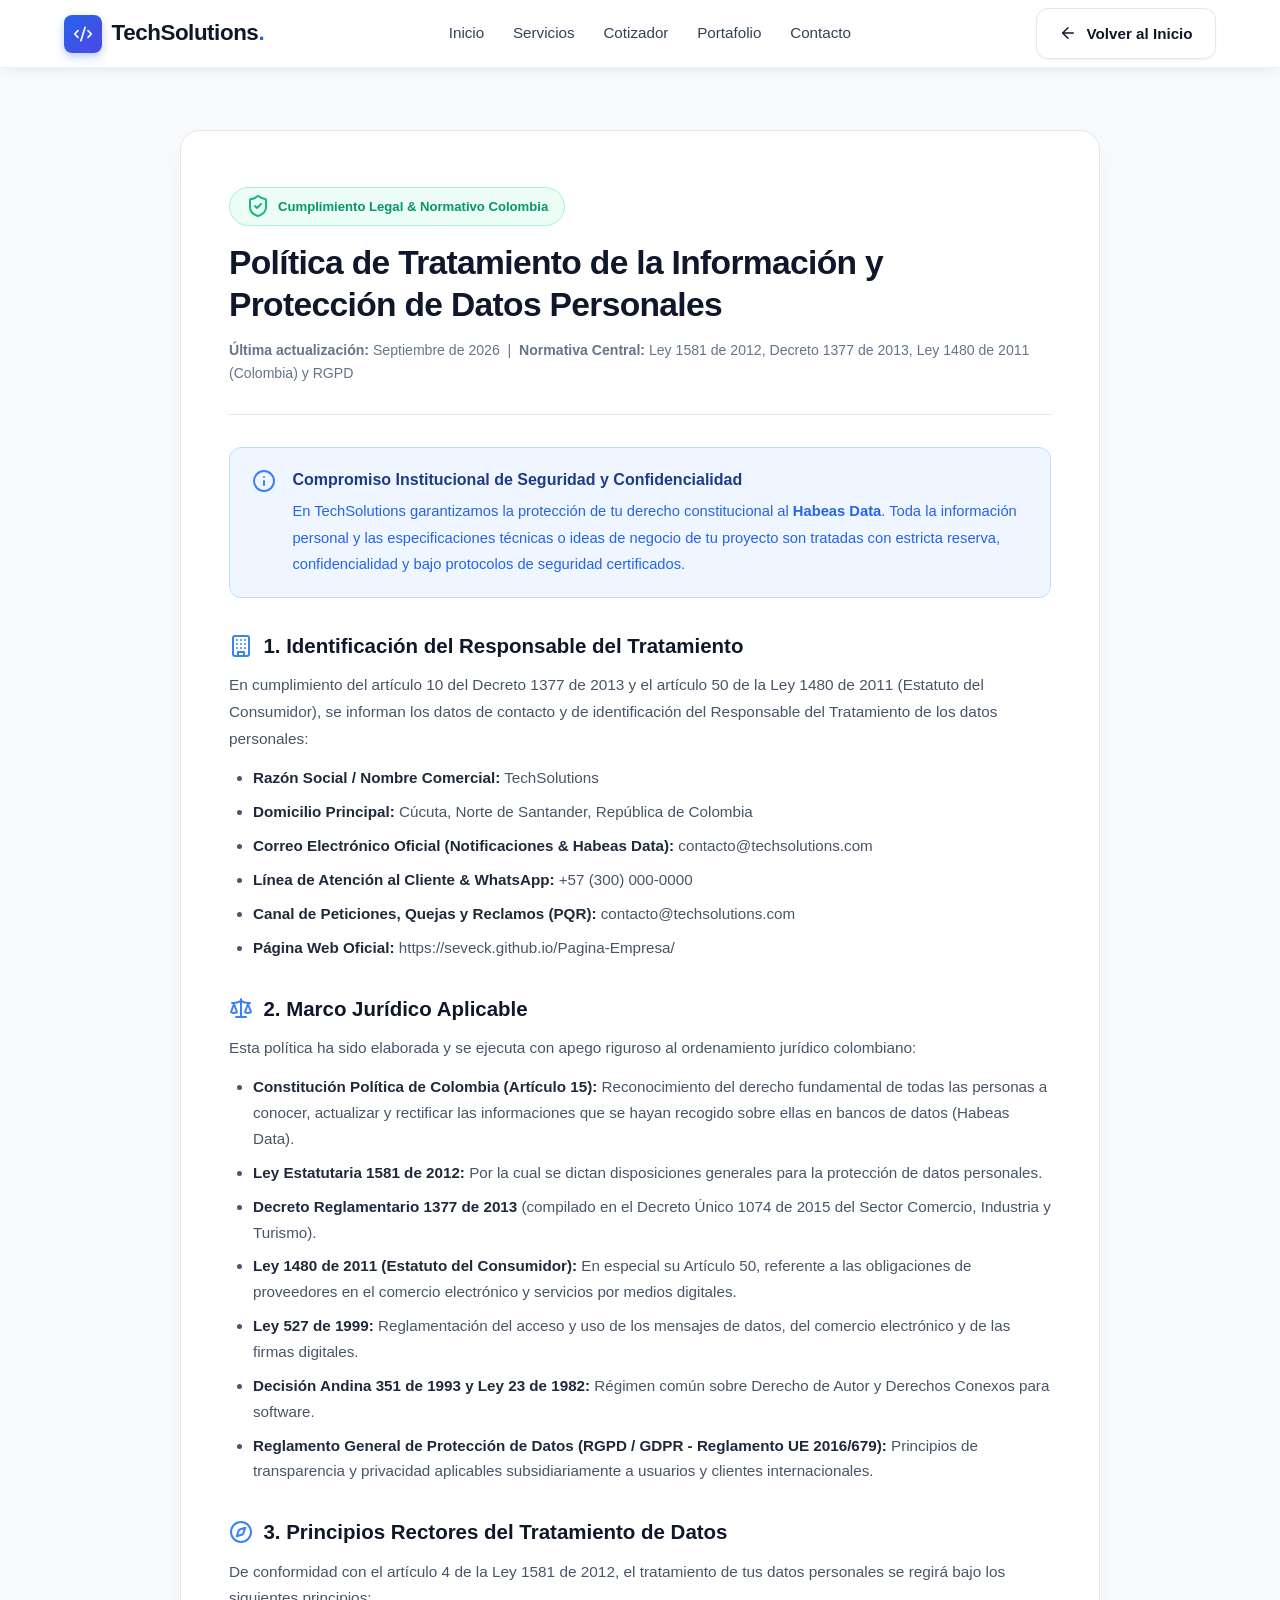
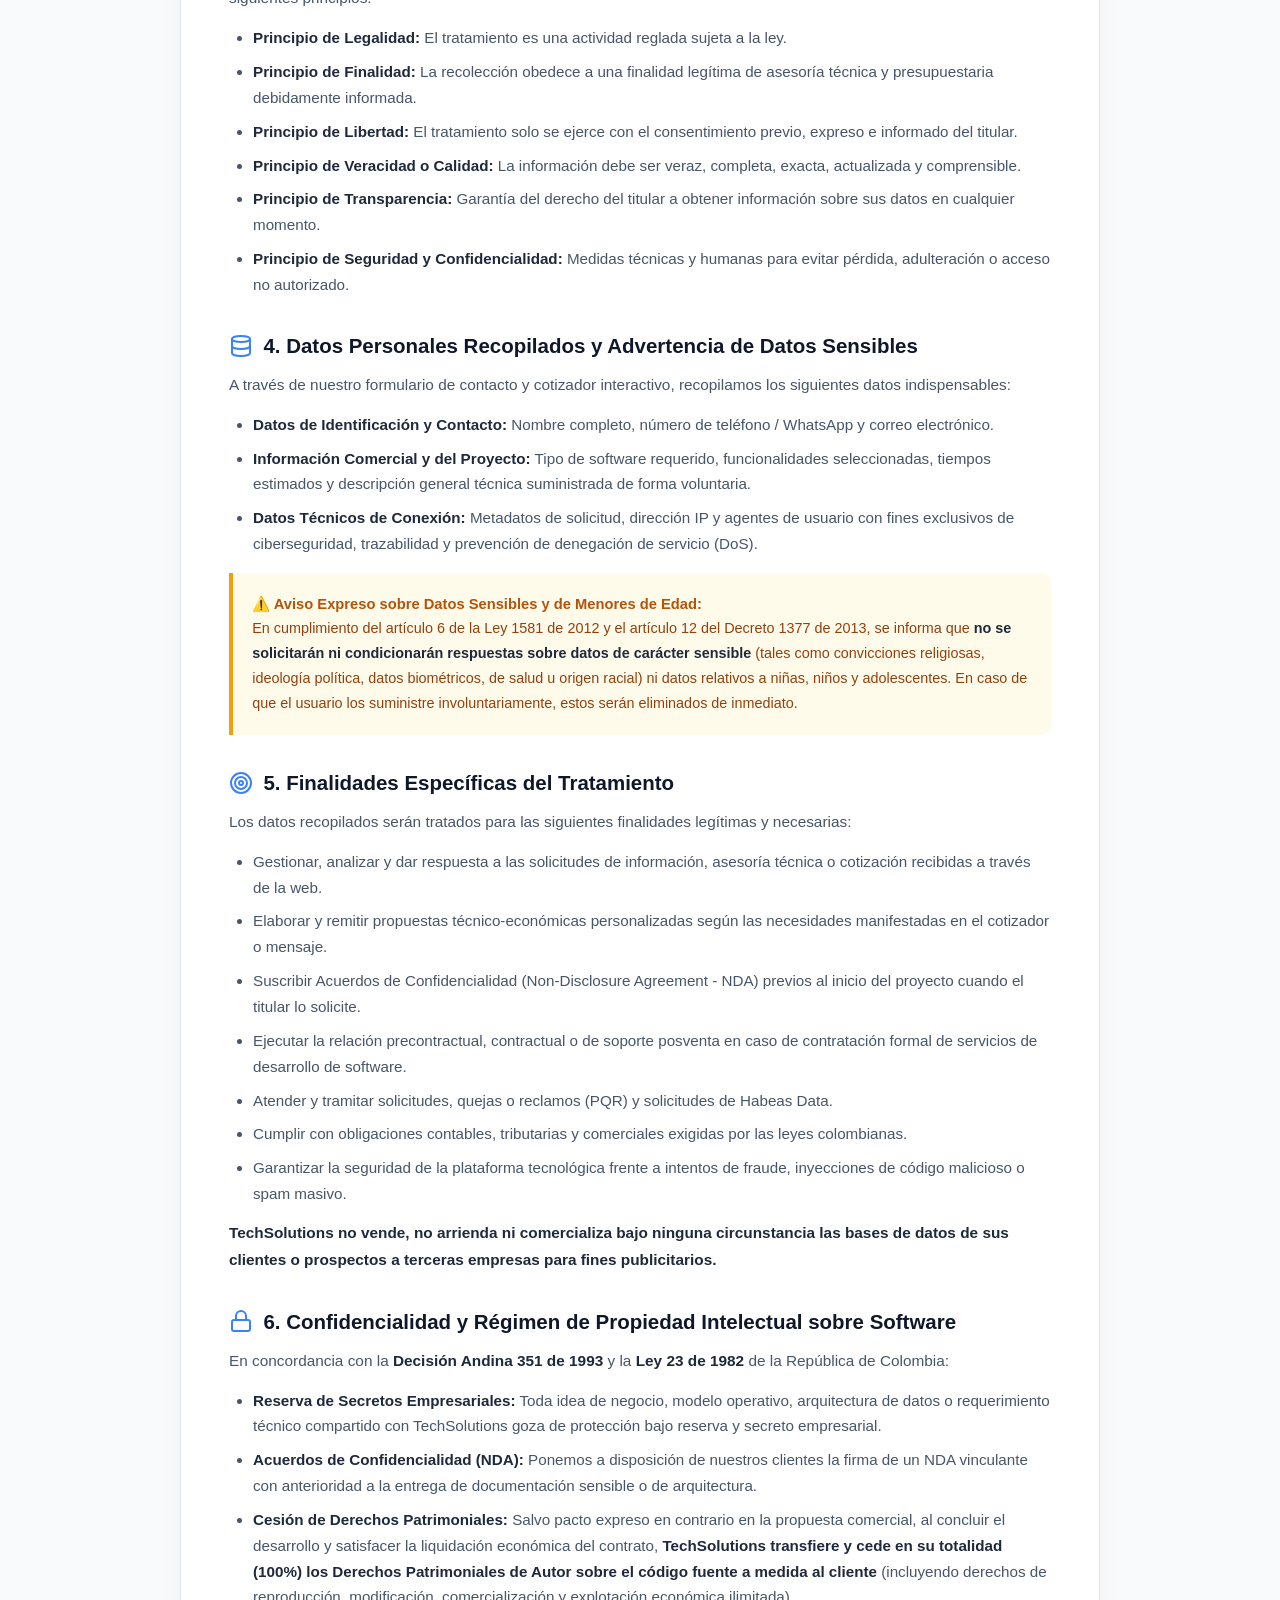
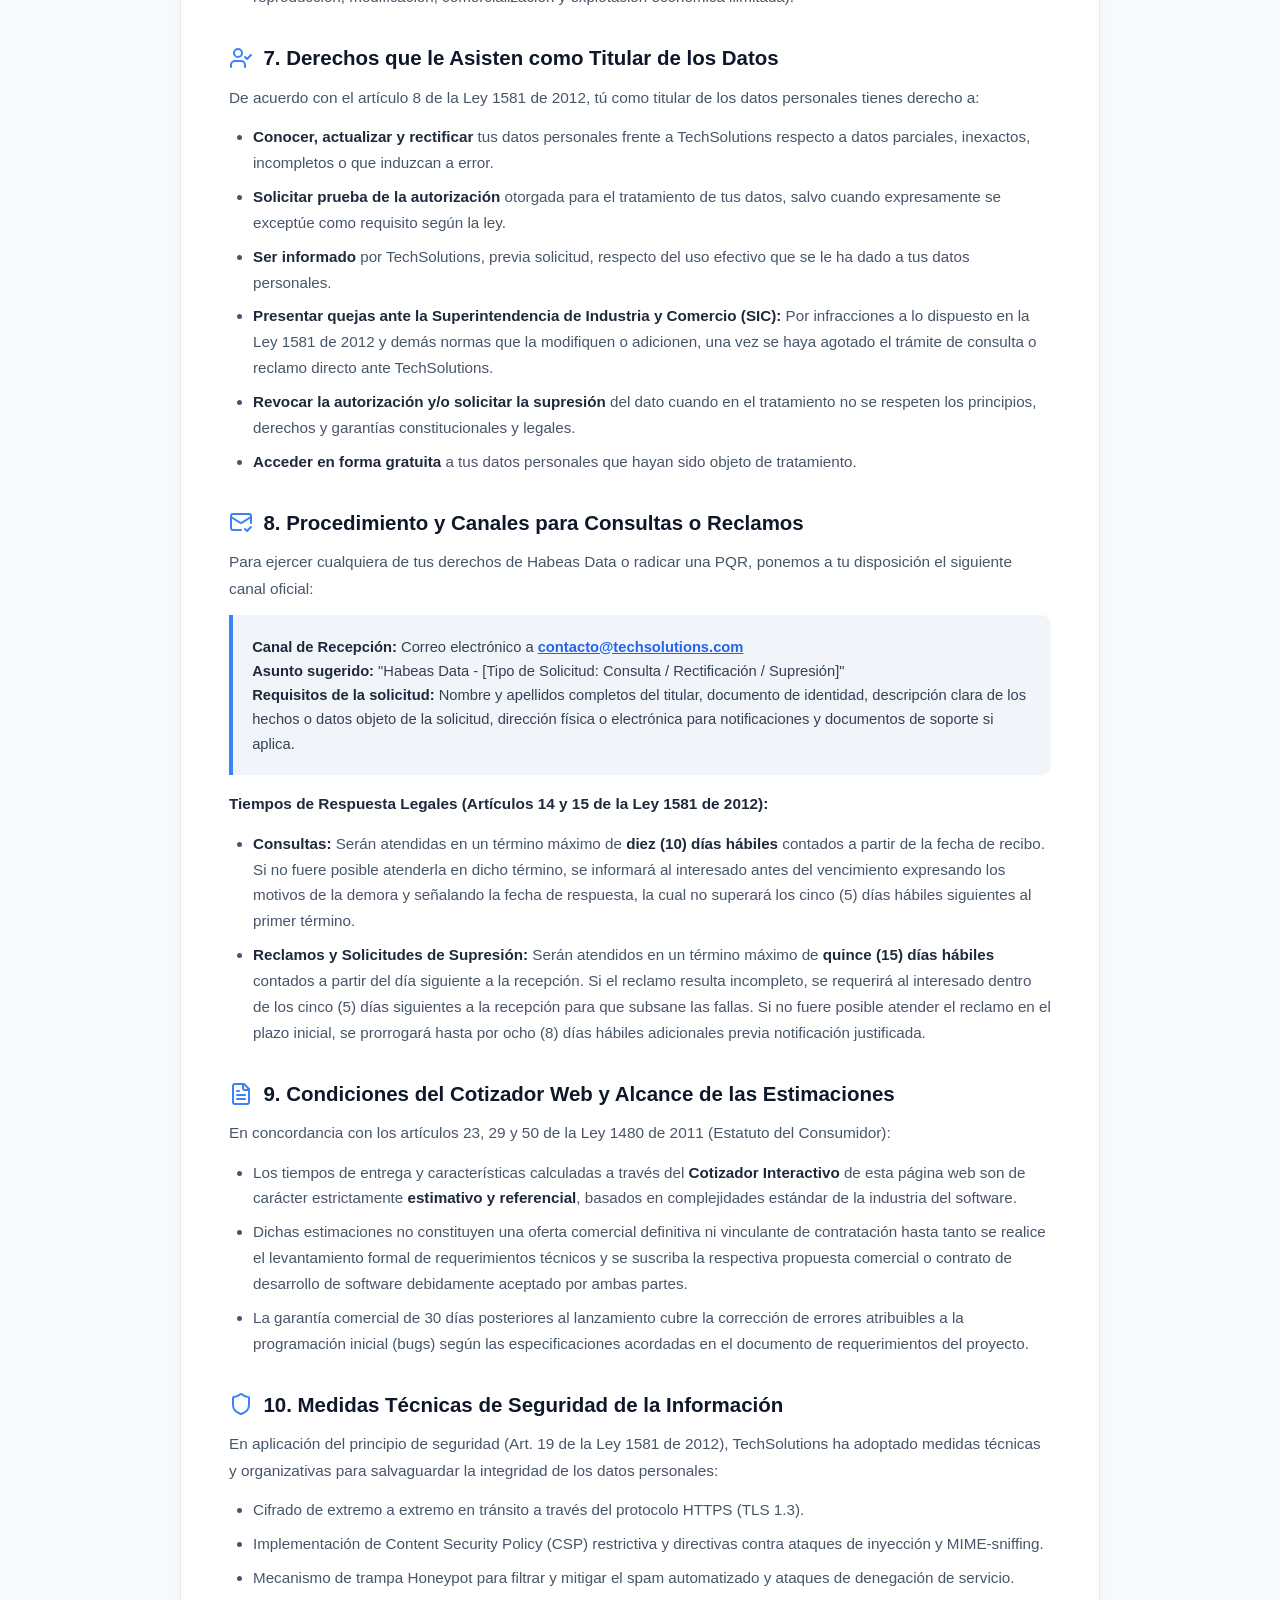
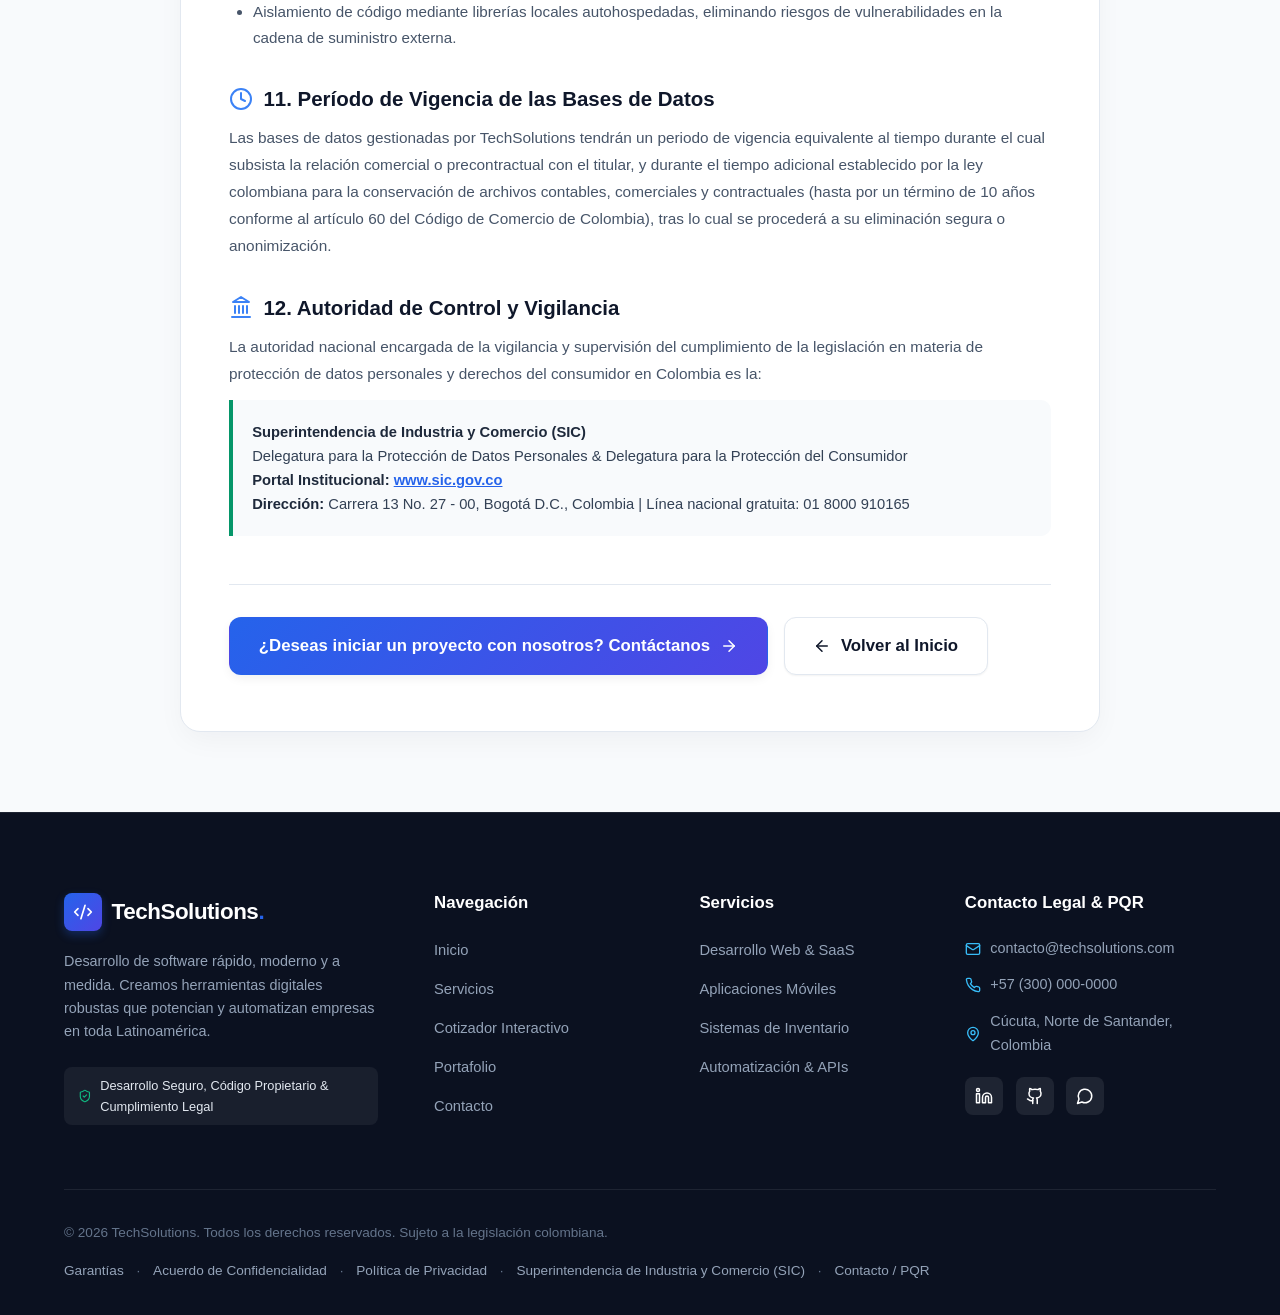
==== commit ed076847: "legal: blindaje normativo segun Ley 1581 (Habeas Data), Ley 1480 (Estatuto Consumidor) y enlace SIC" ====
--- a/politica-de-privacidad.html
+++ b/politica-de-privacidad.html
@@ -6,8 +6,8 @@
     <meta http-equiv="Content-Security-Policy" content="default-src 'self'; script-src 'self' 'unsafe-inline'; style-src 'self' 'unsafe-inline' https://fonts.googleapis.com; font-src 'self' https://fonts.gstatic.com; img-src 'self' data: https:; connect-src 'self'; frame-ancestors 'self';">
     <meta http-equiv="X-Content-Type-Options" content="nosniff">
     <meta name="referrer" content="strict-origin-when-cross-origin">
-    <meta name="description" content="Política de Privacidad y Tratamiento de Datos Personales de TechSolutions. Conoce cómo protegemos tu información conforme a la Ley 1581 de 2012 y estándares internacionales.">
-    <title>Política de Privacidad y Tratamiento de Datos | TechSolutions</title>
+    <meta name="description" content="Política de Tratamiento de la Información y Protección de Datos Personales de TechSolutions. Conforme a la Ley 1581 de 2012, Decreto 1377 de 2013 (Colombia), Ley 1480 de 2011 y estándares RGPD.">
+    <title>Política de Tratamiento de Datos Personales & Legal | TechSolutions</title>
     
     <!-- Google Fonts: Plus Jakarta Sans & Inter -->
     <link rel="preconnect" href="https://fonts.googleapis.com">
@@ -66,146 +66,214 @@
                     <div class="legal-header">
                         <div class="badge legal-badge">
                             <i data-lucide="shield-check" class="text-emerald"></i>
-                            <span>Transparencia & Cumplimiento Legal</span>
-                        </div>
-                        <h1 class="legal-title">Política de Privacidad y Tratamiento de Datos Personales</h1>
+                            <span>Cumplimiento Legal & Normativo Colombia</span>
+                        </div>
+                        <h1 class="legal-title">Política de Tratamiento de la Información y Protección de Datos Personales</h1>
                         <p class="legal-meta">
                             <strong>Última actualización:</strong> Septiembre de 2026 &nbsp;|&nbsp; 
-                            <strong>Marco Legal:</strong> Ley Estatutaria 1581 de 2012 (Colombia) y RGPD
+                            <strong>Normativa Central:</strong> Ley 1581 de 2012, Decreto 1377 de 2013, Ley 1480 de 2011 (Colombia) y RGPD
                         </p>
                     </div>
 
                     <div class="legal-badge-box">
-                        <i data-lucide="info" class="text-blue" style="width: 22px; height: 22px; flex-shrink: 0; margin-top: 2px;"></i>
+                        <i data-lucide="info" class="text-blue" style="width: 24px; height: 24px; flex-shrink: 0; margin-top: 2px;"></i>
                         <div>
-                            <strong style="color: #1e3a8a; display: block; margin-bottom: 0.2rem;">Tu privacidad y la de tu proyecto son nuestra prioridad</strong>
-                            <span style="color: #2563eb; font-size: 0.9rem; line-height: 1.5;">
-                                En TechSolutions tratamos tus datos personales y las ideas de tu software con absoluta confidencialidad. Jamás vendemos, alquilamos ni transferimos tu información a terceros con fines comerciales.
+                            <strong style="color: #1e3a8a; display: block; margin-bottom: 0.3rem;">Compromiso Institucional de Seguridad y Confidencialidad</strong>
+                            <span style="color: #2563eb; font-size: 0.92rem; line-height: 1.55;">
+                                En TechSolutions garantizamos la protección de tu derecho constitucional al <strong>Habeas Data</strong>. Toda la información personal y las especificaciones técnicas o ideas de negocio de tu proyecto son tratadas con estricta reserva, confidencialidad y bajo protocolos de seguridad certificados.
                             </span>
                         </div>
                     </div>
 
-                    <!-- 1. Responsable -->
-                    <div class="legal-block">
-                        <h2><i data-lucide="building" class="text-blue"></i> 1. Responsable del Tratamiento de Datos</h2>
-                        <p>
-                            El responsable del tratamiento de los datos personales recopilados a través de este sitio web es <strong>TechSolutions</strong>, con domicilio principal en la ciudad de <strong>Cúcuta, Norte de Santander, Colombia</strong>.
-                        </p>
-                        <p>
-                            Para cualquier inquietud, solicitud o ejercicio de tus derechos legales, puedes comunicarte a través del canal oficial:
-                        </p>
-                        <ul>
-                            <li><strong>Correo electrónico de contacto:</strong> contacto@techsolutions.com</li>
-                            <li><strong>Atención rápida por WhatsApp:</strong> +57 (300) 000-0000</li>
-                            <li><strong>Ubicación:</strong> Cúcuta, Norte de Santander, Colombia</li>
-                        </ul>
-                    </div>
-
-                    <!-- 2. Marco Legal -->
-                    <div class="legal-block">
-                        <h2><i data-lucide="scale" class="text-blue"></i> 2. Marco Legal Aplicable</h2>
-                        <p>
-                            La presente política se rige bajo la legislación colombiana, en particular por la <strong>Ley Estatutaria 1581 de 2012</strong> (Régimen General de Protección de Datos Personales), el <strong>Decreto Reglamentario 1377 de 2013</strong> (compilado en el Decreto Único 1074 de 2015), y los lineamientos de la Superintendencia de Industria y Comercio (SIC). Asimismo, adoptamos principios internacionales del <strong>Reglamento General de Protección de Datos (RGPD / GDPR)</strong> para la atención de clientes extranjeros.
-                        </p>
-                    </div>
-
-                    <!-- 3. Datos que recopilamos -->
-                    <div class="legal-block">
-                        <h2><i data-lucide="database" class="text-blue"></i> 3. Datos Personales que Recopilamos</h2>
-                        <p>
-                            A través de nuestro formulario de contacto y cotizador interactivo, recopilamos únicamente los datos estrictamente necesarios para atender tu solicitud:
-                        </p>
-                        <ul>
-                            <li><strong>Datos de Identificación:</strong> Nombre y apellidos.</li>
-                            <li><strong>Datos de Contacto:</strong> Dirección de correo electrónico y número de teléfono / WhatsApp.</li>
-                            <li><strong>Información del Proyecto:</strong> Tipo de software requerido, funcionalidades deseadas, plazos estimados y descripción general del requerimiento suministrada voluntariamente.</li>
-                            <li><strong>Datos Técnicos de Navegación:</strong> Dirección IP anonimizada y metadatos de sesión esenciales para fines de seguridad y prevención de ataques o spam.</li>
-                        </ul>
-                    </div>
-
-                    <!-- 4. Finalidades del Tratamiento -->
-                    <div class="legal-block">
-                        <h2><i data-lucide="target" class="text-blue"></i> 4. Finalidades del Tratamiento</h2>
-                        <p>
-                            Tus datos personales serán utilizados exclusivamente para los siguientes propósitos:
-                        </p>
-                        <ul>
-                            <li>Responder a tus solicitudes de asesoría técnica y cotización en menos de 24 horas hábiles.</li>
-                            <li>Elaborar propuestas técnico-económicas personalizadas según los requerimientos de tu proyecto.</li>
-                            <li>Gestionar la formalización de Acuerdos de Confidencialidad (NDA) antes del inicio del desarrollo si así lo solicitas.</li>
-                            <li>Coordinar el inicio de la relación comercial o contractual en caso de contratar nuestros servicios.</li>
-                            <li>Prevenir fraudes, ataques de denegación de servicio (DoS) y envíos automatizados de spam en nuestra plataforma.</li>
-                        </ul>
-                    </div>
-
-                    <!-- 5. Confidencialidad y Propiedad Intelectual -->
-                    <div class="legal-block">
-                        <h2><i data-lucide="lock" class="text-blue"></i> 5. Confidencialidad y Propiedad Intelectual (NDA)</h2>
-                        <p>
-                            Entendemos que los proyectos de software involucran ventajas competitivas e información estratégica. Por ello:
-                        </p>
-                        <ul>
-                            <li><strong>Cero Divulgación:</strong> Toda información sobre tu modelo de negocio, flujos o ideas compartidas en reuniones o formularios se maneja bajo estricta reserva.</li>
-                            <li><strong>Firma de NDA:</strong> Si seleccionas la opción de Acuerdo de Confidencialidad en el formulario, suscribiremos un documento formal vinculante antes de que nos compartas especificaciones sensibles.</li>
-                            <li><strong>Propiedad 100% del Código:</strong> Una vez finalizado y liquidado el proyecto contratado, la totalidad del código fuente, diseños y derechos patrimoniales se transfieren íntegramente a tu empresa.</li>
-                        </ul>
-                    </div>
-
-                    <!-- 6. Derechos del Titular (Habeas Data) -->
-                    <div class="legal-block">
-                        <h2><i data-lucide="user-check" class="text-blue"></i> 6. Tus Derechos como Titular</h2>
-                        <p>
-                            De acuerdo con el artículo 8 de la Ley 1581 de 2012, tienes derecho en cualquier momento a:
-                        </p>
-                        <ul>
-                            <li><strong>Conocer:</strong> Solicitar prueba de la existencia de tus datos personales en nuestras bases de datos.</li>
-                            <li><strong>Actualizar y Rectificar:</strong> Modificar información parcial, inexacta, incompleta o fraccionada.</li>
-                            <li><strong>Suprimir (Revocar):</strong> Solicitar la eliminación total de tus datos personales cuando consideres que ya no son requeridos para la finalidad con la que fueron recopilados.</li>
-                            <li><strong>Acceso Gratuito:</strong> Consultar sin costo alguno tus datos personales que hayan sido objeto de tratamiento.</li>
-                        </ul>
-                    </div>
-
-                    <!-- 7. Procedimiento para ejercer tus derechos -->
-                    <div class="legal-block">
-                        <h2><i data-lucide="mail-check" class="text-blue"></i> 7. Procedimiento para Consultas o Reclamos</h2>
-                        <p>
-                            Para ejercer cualquiera de tus derechos de Habeas Data, puedes enviar una comunicación escrita a:
+                    <!-- 1. Identificación del Responsable -->
+                    <div class="legal-block">
+                        <h2><i data-lucide="building" class="text-blue"></i> 1. Identificación del Responsable del Tratamiento</h2>
+                        <p>
+                            En cumplimiento del artículo 10 del Decreto 1377 de 2013 y el artículo 50 de la Ley 1480 de 2011 (Estatuto del Consumidor), se informan los datos de contacto y de identificación del Responsable del Tratamiento de los datos personales:
+                        </p>
+                        <ul>
+                            <li><strong>Razón Social / Nombre Comercial:</strong> TechSolutions</li>
+                            <li><strong>Domicilio Principal:</strong> Cúcuta, Norte de Santander, República de Colombia</li>
+                            <li><strong>Correo Electrónico Oficial (Notificaciones & Habeas Data):</strong> contacto@techsolutions.com</li>
+                            <li><strong>Línea de Atención al Cliente & WhatsApp:</strong> +57 (300) 000-0000</li>
+                            <li><strong>Canal de Peticiones, Quejas y Reclamos (PQR):</strong> contacto@techsolutions.com</li>
+                            <li><strong>Página Web Oficial:</strong> https://seveck.github.io/Pagina-Empresa/</li>
+                        </ul>
+                    </div>
+
+                    <!-- 2. Marco Normativo -->
+                    <div class="legal-block">
+                        <h2><i data-lucide="scale" class="text-blue"></i> 2. Marco Jurídico Aplicable</h2>
+                        <p>
+                            Esta política ha sido elaborada y se ejecuta con apego riguroso al ordenamiento jurídico colombiano:
+                        </p>
+                        <ul>
+                            <li><strong>Constitución Política de Colombia (Artículo 15):</strong> Reconocimiento del derecho fundamental de todas las personas a conocer, actualizar y rectificar las informaciones que se hayan recogido sobre ellas en bancos de datos (Habeas Data).</li>
+                            <li><strong>Ley Estatutaria 1581 de 2012:</strong> Por la cual se dictan disposiciones generales para la protección de datos personales.</li>
+                            <li><strong>Decreto Reglamentario 1377 de 2013</strong> (compilado en el Decreto Único 1074 de 2015 del Sector Comercio, Industria y Turismo).</li>
+                            <li><strong>Ley 1480 de 2011 (Estatuto del Consumidor):</strong> En especial su Artículo 50, referente a las obligaciones de proveedores en el comercio electrónico y servicios por medios digitales.</li>
+                            <li><strong>Ley 527 de 1999:</strong> Reglamentación del acceso y uso de los mensajes de datos, del comercio electrónico y de las firmas digitales.</li>
+                            <li><strong>Decisión Andina 351 de 1993 y Ley 23 de 1982:</strong> Régimen común sobre Derecho de Autor y Derechos Conexos para software.</li>
+                            <li><strong>Reglamento General de Protección de Datos (RGPD / GDPR - Reglamento UE 2016/679):</strong> Principios de transparencia y privacidad aplicables subsidiariamente a usuarios y clientes internacionales.</li>
+                        </ul>
+                    </div>
+
+                    <!-- 3. Principios Rectores -->
+                    <div class="legal-block">
+                        <h2><i data-lucide="compass" class="text-blue"></i> 3. Principios Rectores del Tratamiento de Datos</h2>
+                        <p>
+                            De conformidad con el artículo 4 de la Ley 1581 de 2012, el tratamiento de tus datos personales se regirá bajo los siguientes principios:
+                        </p>
+                        <ul>
+                            <li><strong>Principio de Legalidad:</strong> El tratamiento es una actividad reglada sujeta a la ley.</li>
+                            <li><strong>Principio de Finalidad:</strong> La recolección obedece a una finalidad legítima de asesoría técnica y presupuestaria debidamente informada.</li>
+                            <li><strong>Principio de Libertad:</strong> El tratamiento solo se ejerce con el consentimiento previo, expreso e informado del titular.</li>
+                            <li><strong>Principio de Veracidad o Calidad:</strong> La información debe ser veraz, completa, exacta, actualizada y comprensible.</li>
+                            <li><strong>Principio de Transparencia:</strong> Garantía del derecho del titular a obtener información sobre sus datos en cualquier momento.</li>
+                            <li><strong>Principio de Seguridad y Confidencialidad:</strong> Medidas técnicas y humanas para evitar pérdida, adulteración o acceso no autorizado.</li>
+                        </ul>
+                    </div>
+
+                    <!-- 4. Datos Recopilados y Aviso de Datos Sensibles -->
+                    <div class="legal-block">
+                        <h2><i data-lucide="database" class="text-blue"></i> 4. Datos Personales Recopilados y Advertencia de Datos Sensibles</h2>
+                        <p>
+                            A través de nuestro formulario de contacto y cotizador interactivo, recopilamos los siguientes datos indispensables:
+                        </p>
+                        <ul>
+                            <li><strong>Datos de Identificación y Contacto:</strong> Nombre completo, número de teléfono / WhatsApp y correo electrónico.</li>
+                            <li><strong>Información Comercial y del Proyecto:</strong> Tipo de software requerido, funcionalidades seleccionadas, tiempos estimados y descripción general técnica suministrada de forma voluntaria.</li>
+                            <li><strong>Datos Técnicos de Conexión:</strong> Metadatos de solicitud, dirección IP y agentes de usuario con fines exclusivos de ciberseguridad, trazabilidad y prevención de denegación de servicio (DoS).</li>
+                        </ul>
+                        <div class="legal-callout" style="margin-top: 1rem; border-left-color: #f59e0b; background: #fffbeb;">
+                            <strong style="color: #b45309;">⚠️ Aviso Expreso sobre Datos Sensibles y de Menores de Edad:</strong><br>
+                            <span style="color: #92400e; font-size: 0.9rem;">
+                                En cumplimiento del artículo 6 de la Ley 1581 de 2012 y el artículo 12 del Decreto 1377 de 2013, se informa que <strong>no se solicitarán ni condicionarán respuestas sobre datos de carácter sensible</strong> (tales como convicciones religiosas, ideología política, datos biométricos, de salud u origen racial) ni datos relativos a niñas, niños y adolescentes. En caso de que el usuario los suministre involuntariamente, estos serán eliminados de inmediato.
+                            </span>
+                        </div>
+                    </div>
+
+                    <!-- 5. Finalidades del Tratamiento -->
+                    <div class="legal-block">
+                        <h2><i data-lucide="target" class="text-blue"></i> 5. Finalidades Específicas del Tratamiento</h2>
+                        <p>
+                            Los datos recopilados serán tratados para las siguientes finalidades legítimas y necesarias:
+                        </p>
+                        <ul>
+                            <li>Gestionar, analizar y dar respuesta a las solicitudes de información, asesoría técnica o cotización recibidas a través de la web.</li>
+                            <li>Elaborar y remitir propuestas técnico-económicas personalizadas según las necesidades manifestadas en el cotizador o mensaje.</li>
+                            <li>Suscribir Acuerdos de Confidencialidad (Non-Disclosure Agreement - NDA) previos al inicio del proyecto cuando el titular lo solicite.</li>
+                            <li>Ejecutar la relación precontractual, contractual o de soporte posventa en caso de contratación formal de servicios de desarrollo de software.</li>
+                            <li>Atender y tramitar solicitudes, quejas o reclamos (PQR) y solicitudes de Habeas Data.</li>
+                            <li>Cumplir con obligaciones contables, tributarias y comerciales exigidas por las leyes colombianas.</li>
+                            <li>Garantizar la seguridad de la plataforma tecnológica frente a intentos de fraude, inyecciones de código malicioso o spam masivo.</li>
+                        </ul>
+                        <p style="margin-top: 0.8rem;">
+                            <strong>TechSolutions no vende, no arrienda ni comercializa bajo ninguna circunstancia las bases de datos de sus clientes o prospectos a terceras empresas para fines publicitarios.</strong>
+                        </p>
+                    </div>
+
+                    <!-- 6. Confidencialidad y Propiedad Intelectual de Software -->
+                    <div class="legal-block">
+                        <h2><i data-lucide="lock" class="text-blue"></i> 6. Confidencialidad y Régimen de Propiedad Intelectual sobre Software</h2>
+                        <p>
+                            En concordancia con la <strong>Decisión Andina 351 de 1993</strong> y la <strong>Ley 23 de 1982</strong> de la República de Colombia:
+                        </p>
+                        <ul>
+                            <li><strong>Reserva de Secretos Empresariales:</strong> Toda idea de negocio, modelo operativo, arquitectura de datos o requerimiento técnico compartido con TechSolutions goza de protección bajo reserva y secreto empresarial.</li>
+                            <li><strong>Acuerdos de Confidencialidad (NDA):</strong> Ponemos a disposición de nuestros clientes la firma de un NDA vinculante con anterioridad a la entrega de documentación sensible o de arquitectura.</li>
+                            <li><strong>Cesión de Derechos Patrimoniales:</strong> Salvo pacto expreso en contrario en la propuesta comercial, al concluir el desarrollo y satisfacer la liquidación económica del contrato, <strong>TechSolutions transfiere y cede en su totalidad (100%) los Derechos Patrimoniales de Autor sobre el código fuente a medida al cliente</strong> (incluyendo derechos de reproducción, modificación, comercialización y explotación económica ilimitada).</li>
+                        </ul>
+                    </div>
+
+                    <!-- 7. Derechos de los Titulares (Habeas Data) -->
+                    <div class="legal-block">
+                        <h2><i data-lucide="user-check" class="text-blue"></i> 7. Derechos que le Asisten como Titular de los Datos</h2>
+                        <p>
+                            De acuerdo con el artículo 8 de la Ley 1581 de 2012, tú como titular de los datos personales tienes derecho a:
+                        </p>
+                        <ul>
+                            <li><strong>Conocer, actualizar y rectificar</strong> tus datos personales frente a TechSolutions respecto a datos parciales, inexactos, incompletos o que induzcan a error.</li>
+                            <li><strong>Solicitar prueba de la autorización</strong> otorgada para el tratamiento de tus datos, salvo cuando expresamente se exceptúe como requisito según la ley.</li>
+                            <li><strong>Ser informado</strong> por TechSolutions, previa solicitud, respecto del uso efectivo que se le ha dado a tus datos personales.</li>
+                            <li><strong>Presentar quejas ante la Superintendencia de Industria y Comercio (SIC):</strong> Por infracciones a lo dispuesto en la Ley 1581 de 2012 y demás normas que la modifiquen o adicionen, una vez se haya agotado el trámite de consulta o reclamo directo ante TechSolutions.</li>
+                            <li><strong>Revocar la autorización y/o solicitar la supresión</strong> del dato cuando en el tratamiento no se respeten los principios, derechos y garantías constitucionales y legales.</li>
+                            <li><strong>Acceder en forma gratuita</strong> a tus datos personales que hayan sido objeto de tratamiento.</li>
+                        </ul>
+                    </div>
+
+                    <!-- 8. Procedimiento para Consultas, Quejas y Reclamos (Habeas Data & PQR) -->
+                    <div class="legal-block">
+                        <h2><i data-lucide="mail-check" class="text-blue"></i> 8. Procedimiento y Canales para Consultas o Reclamos</h2>
+                        <p>
+                            Para ejercer cualquiera de tus derechos de Habeas Data o radicar una PQR, ponemos a tu disposición el siguiente canal oficial:
                         </p>
                         <div class="legal-callout">
-                            <strong>Correo Electrónico:</strong> <a href="mailto:contacto@techsolutions.com">contacto@techsolutions.com</a><br>
-                            <strong>Asunto:</strong> Ejercicio de Derechos de Protección de Datos - [Tu Nombre]<br>
-                            <strong>Contenido:</strong> Tu nombre completo, documento de identificación, descripción clara de la solicitud (rectificación, consulta o eliminación) y un correo para enviarte la respuesta.
-                        </div>
-                        <p style="margin-top: 0.8rem;">
-                            Las consultas serán atendidas en un término máximo de <strong>diez (10) días hábiles</strong> y los reclamos en un término máximo de <strong>quince (15) días hábiles</strong>, conforme a lo establecido en la ley.
-                        </p>
-                    </div>
-
-                    <!-- 8. Seguridad de la Información -->
-                    <div class="legal-block">
-                        <h2><i data-lucide="shield" class="text-blue"></i> 8. Seguridad de la Información</h2>
-                        <p>
-                            TechSolutions implementa rigurosas medidas técnicas, administrativas y humanas para proteger tus datos personales y mitigar riesgos de acceso no autorizado, adulteración o pérdida:
-                        </p>
-                        <ul>
-                            <li>Uso de protocolos de transmisión segura cifrada (HTTPS/SSL).</li>
-                            <li>Políticas de seguridad de contenido (CSP) y cabeceras estrictas anti-clickjacking.</li>
-                            <li>Sanitización activa contra inyecciones y mecanismos anti-bot (Honeypot).</li>
-                            <li>Aislamiento de dependencias críticas y cero venta de datos a redes publicitarias externas.</li>
-                        </ul>
-                    </div>
-
-                    <!-- 9. Vigencia y Modificaciones -->
-                    <div class="legal-block">
-                        <h2><i data-lucide="calendar" class="text-blue"></i> 9. Vigencia y Modificaciones</h2>
-                        <p>
-                            Esta Política de Privacidad rige a partir de <strong>septiembre de 2026</strong>. TechSolutions se reserva el derecho de actualizar este documento para adaptarlo a novedades legislativas o mejoras tecnológicas. Cualquier cambio sustancial será publicado directamente en este enlace con su fecha de actualización correspondiente.
-                        </p>
+                            <strong>Canal de Recepción:</strong> Correo electrónico a <a href="mailto:contacto@techsolutions.com">contacto@techsolutions.com</a><br>
+                            <strong>Asunto sugerido:</strong> "Habeas Data - [Tipo de Solicitud: Consulta / Rectificación / Supresión]"<br>
+                            <strong>Requisitos de la solicitud:</strong> Nombre y apellidos completos del titular, documento de identidad, descripción clara de los hechos o datos objeto de la solicitud, dirección física o electrónica para notificaciones y documentos de soporte si aplica.
+                        </div>
+                        <p style="margin-top: 1rem;">
+                            <strong>Tiempos de Respuesta Legales (Artículos 14 y 15 de la Ley 1581 de 2012):</strong>
+                        </p>
+                        <ul>
+                            <li><strong>Consultas:</strong> Serán atendidas en un término máximo de <strong>diez (10) días hábiles</strong> contados a partir de la fecha de recibo. Si no fuere posible atenderla en dicho término, se informará al interesado antes del vencimiento expresando los motivos de la demora y señalando la fecha de respuesta, la cual no superará los cinco (5) días hábiles siguientes al primer término.</li>
+                            <li><strong>Reclamos y Solicitudes de Supresión:</strong> Serán atendidos en un término máximo de <strong>quince (15) días hábiles</strong> contados a partir del día siguiente a la recepción. Si el reclamo resulta incompleto, se requerirá al interesado dentro de los cinco (5) días siguientes a la recepción para que subsane las fallas. Si no fuere posible atender el reclamo en el plazo inicial, se prorrogará hasta por ocho (8) días hábiles adicionales previa notificación justificada.</li>
+                        </ul>
+                    </div>
+
+                    <!-- 9. Claridad Comercial y Cotizador (Ley 1480 de 2011) -->
+                    <div class="legal-block">
+                        <h2><i data-lucide="file-text" class="text-blue"></i> 9. Condiciones del Cotizador Web y Alcance de las Estimaciones</h2>
+                        <p>
+                            En concordancia con los artículos 23, 29 y 50 de la Ley 1480 de 2011 (Estatuto del Consumidor):
+                        </p>
+                        <ul>
+                            <li>Los tiempos de entrega y características calculadas a través del <strong>Cotizador Interactivo</strong> de esta página web son de carácter estrictamente <strong>estimativo y referencial</strong>, basados en complejidades estándar de la industria del software.</li>
+                            <li>Dichas estimaciones no constituyen una oferta comercial definitiva ni vinculante de contratación hasta tanto se realice el levantamiento formal de requerimientos técnicos y se suscriba la respectiva propuesta comercial o contrato de desarrollo de software debidamente aceptado por ambas partes.</li>
+                            <li>La garantía comercial de 30 días posteriores al lanzamiento cubre la corrección de errores atribuibles a la programación inicial (bugs) según las especificaciones acordadas en el documento de requerimientos del proyecto.</li>
+                        </ul>
+                    </div>
+
+                    <!-- 10. Seguridad Técnica y Ciberdefensa -->
+                    <div class="legal-block">
+                        <h2><i data-lucide="shield" class="text-blue"></i> 10. Medidas Técnicas de Seguridad de la Información</h2>
+                        <p>
+                            En aplicación del principio de seguridad (Art. 19 de la Ley 1581 de 2012), TechSolutions ha adoptado medidas técnicas y organizativas para salvaguardar la integridad de los datos personales:
+                        </p>
+                        <ul>
+                            <li>Cifrado de extremo a extremo en tránsito a través del protocolo HTTPS (TLS 1.3).</li>
+                            <li>Implementación de Content Security Policy (CSP) restrictiva y directivas contra ataques de inyección y MIME-sniffing.</li>
+                            <li>Mecanismo de trampa Honeypot para filtrar y mitigar el spam automatizado y ataques de denegación de servicio.</li>
+                            <li>Aislamiento de código mediante librerías locales autohospedadas, eliminando riesgos de vulnerabilidades en la cadena de suministro externa.</li>
+                        </ul>
+                    </div>
+
+                    <!-- 11. Vigencia de las Bases de Datos -->
+                    <div class="legal-block">
+                        <h2><i data-lucide="clock" class="text-blue"></i> 11. Período de Vigencia de las Bases de Datos</h2>
+                        <p>
+                            Las bases de datos gestionadas por TechSolutions tendrán un periodo de vigencia equivalente al tiempo durante el cual subsista la relación comercial o precontractual con el titular, y durante el tiempo adicional establecido por la ley colombiana para la conservación de archivos contables, comerciales y contractuales (hasta por un término de 10 años conforme al artículo 60 del Código de Comercio de Colombia), tras lo cual se procederá a su eliminación segura o anonimización.
+                        </p>
+                    </div>
+
+                    <!-- 12. Autoridad de Control -->
+                    <div class="legal-block">
+                        <h2><i data-lucide="landmark" class="text-blue"></i> 12. Autoridad de Control y Vigilancia</h2>
+                        <p>
+                            La autoridad nacional encargada de la vigilancia y supervisión del cumplimiento de la legislación en materia de protección de datos personales y derechos del consumidor en Colombia es la:
+                        </p>
+                        <div class="legal-callout" style="background: #f8fafc; border-left-color: #059669;">
+                            <strong>Superintendencia de Industria y Comercio (SIC)</strong><br>
+                            <span>Delegatura para la Protección de Datos Personales & Delegatura para la Protección del Consumidor</span><br>
+                            <strong>Portal Institucional:</strong> <a href="https://www.sic.gov.co" target="_blank" rel="noopener noreferrer">www.sic.gov.co</a><br>
+                            <strong>Dirección:</strong> Carrera 13 No. 27 - 00, Bogotá D.C., Colombia | Línea nacional gratuita: 01 8000 910165
+                        </div>
                     </div>
 
                     <div class="legal-footer-action">
                         <a href="index.html#contacto" class="btn btn-primary btn-lg">
-                            <span>¿Tienes dudas o deseas iniciar un proyecto? Contáctanos</span>
+                            <span>¿Deseas iniciar un proyecto con nosotros? Contáctanos</span>
                             <i data-lucide="arrow-right"></i>
                         </a>
                         <a href="index.html" class="btn btn-secondary btn-lg">
@@ -235,7 +303,7 @@
                     </p>
                     <div class="security-stamp">
                         <i data-lucide="shield-check" class="text-emerald"></i>
-                        <span>Desarrollo Seguro & Código Propietario</span>
+                        <span>Desarrollo Seguro, Código Propietario & Cumplimiento Legal</span>
                     </div>
                 </div>
 
@@ -261,10 +329,10 @@
                 </div>
 
                 <div class="footer-nav-col">
-                    <h4>Contacto Legal</h4>
+                    <h4>Contacto Legal & PQR</h4>
                     <p class="footer-contact-item"><i data-lucide="mail"></i> contacto@techsolutions.com</p>
                     <p class="footer-contact-item"><i data-lucide="phone"></i> +57 (300) 000-0000</p>
-                    <p class="footer-contact-item"><i data-lucide="map-pin"></i> Cúcuta, Colombia</p>
+                    <p class="footer-contact-item"><i data-lucide="map-pin"></i> Cúcuta, Norte de Santander, Colombia</p>
                     <div class="social-links">
                         <a href="#" target="_blank" rel="noopener noreferrer" aria-label="LinkedIn" class="social-btn"><i data-lucide="linkedin"></i></a>
                         <a href="#" target="_blank" rel="noopener noreferrer" aria-label="GitHub" class="social-btn"><i data-lucide="github"></i></a>
@@ -274,7 +342,7 @@
             </div>
 
             <div class="footer-bottom">
-                <p>&copy; 2026 TechSolutions. Todos los derechos reservados.</p>
+                <p>&copy; 2026 TechSolutions. Todos los derechos reservados. Sujeto a la legislación colombiana.</p>
                 <div class="footer-legal">
                     <a href="index.html#faq">Garantías</a>
                     <span>·</span>
@@ -282,14 +350,16 @@
                     <span>·</span>
                     <a href="politica-de-privacidad.html">Política de Privacidad</a>
                     <span>·</span>
-                    <a href="index.html#contacto">Contacto</a>
+                    <a href="https://www.sic.gov.co" target="_blank" rel="noopener noreferrer">Superintendencia de Industria y Comercio (SIC)</a>
+                    <span>·</span>
+                    <a href="index.html#contacto">Contacto / PQR</a>
                 </div>
             </div>
         </div>
     </footer>
 
     <script>
-        // Initialize icons on page load
+        // Initialize Lucide icons on page load
         if (window.lucide) {
             lucide.createIcons();
         }
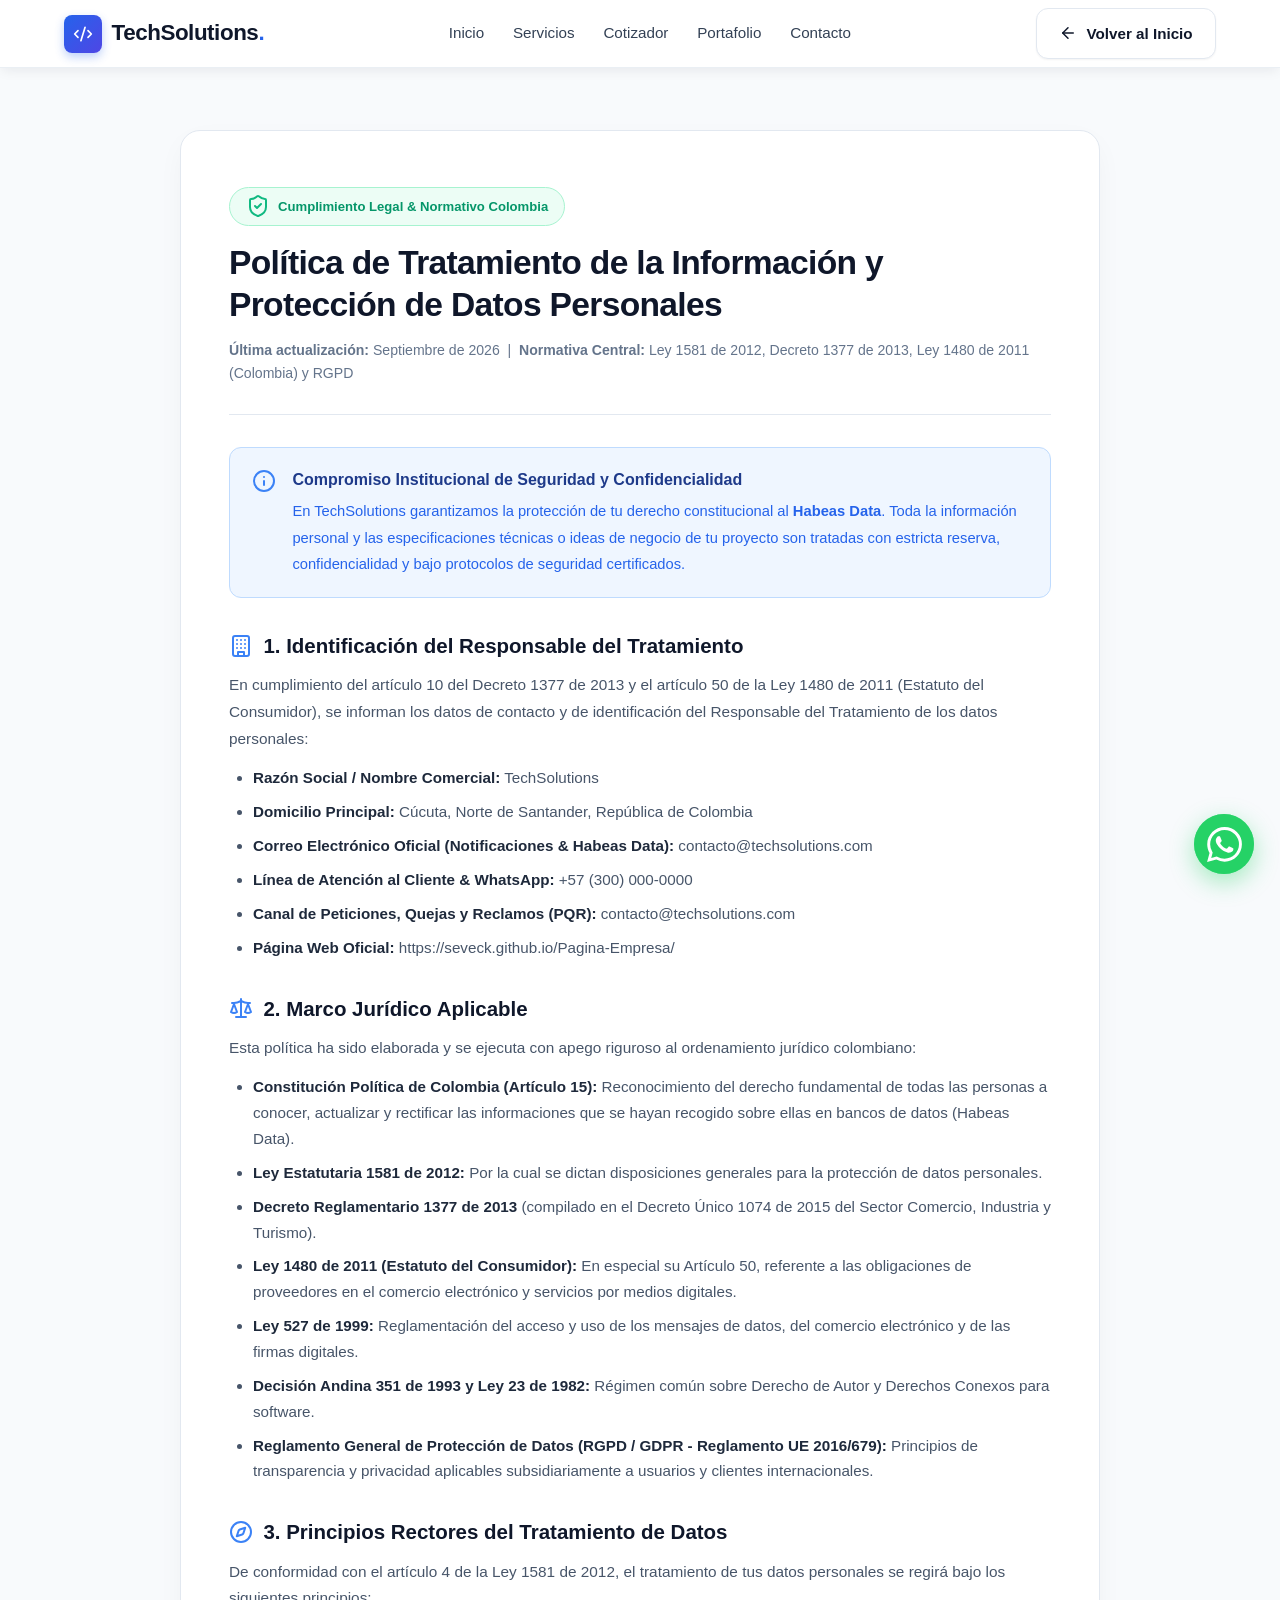
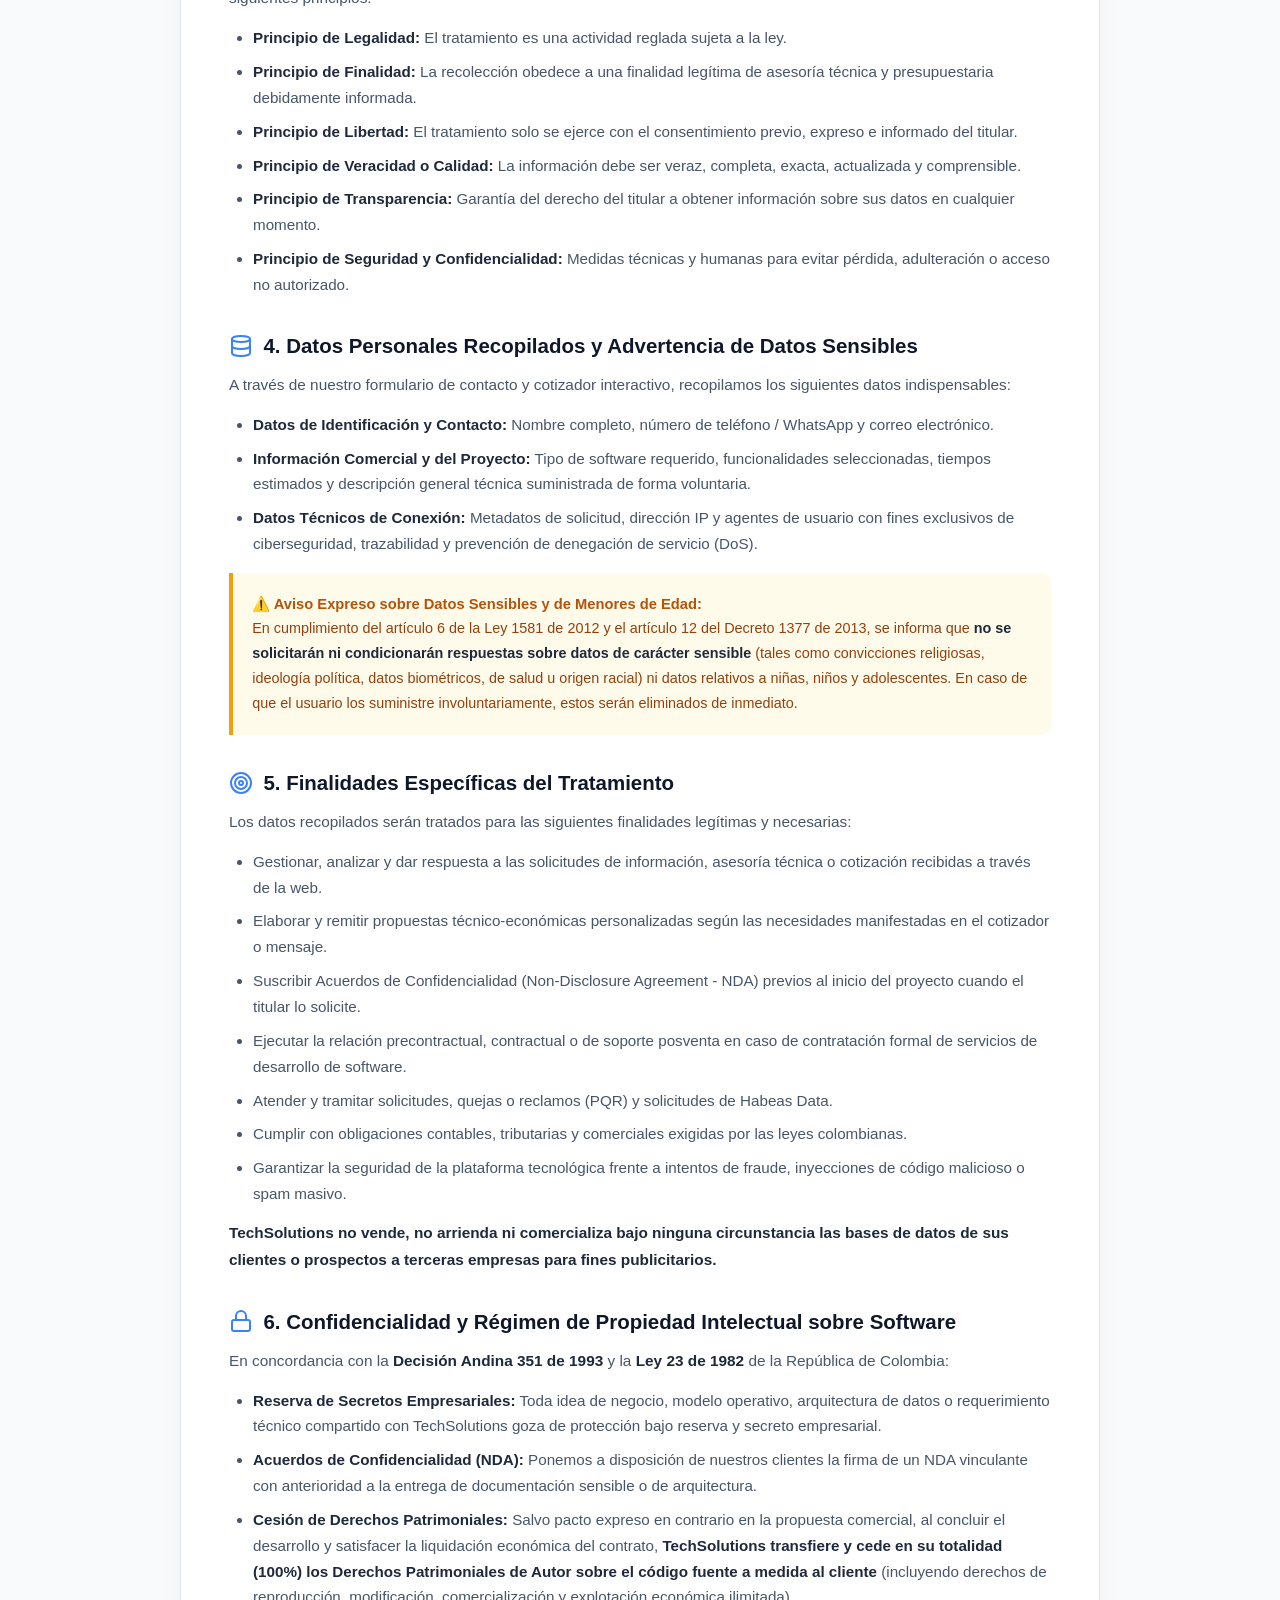
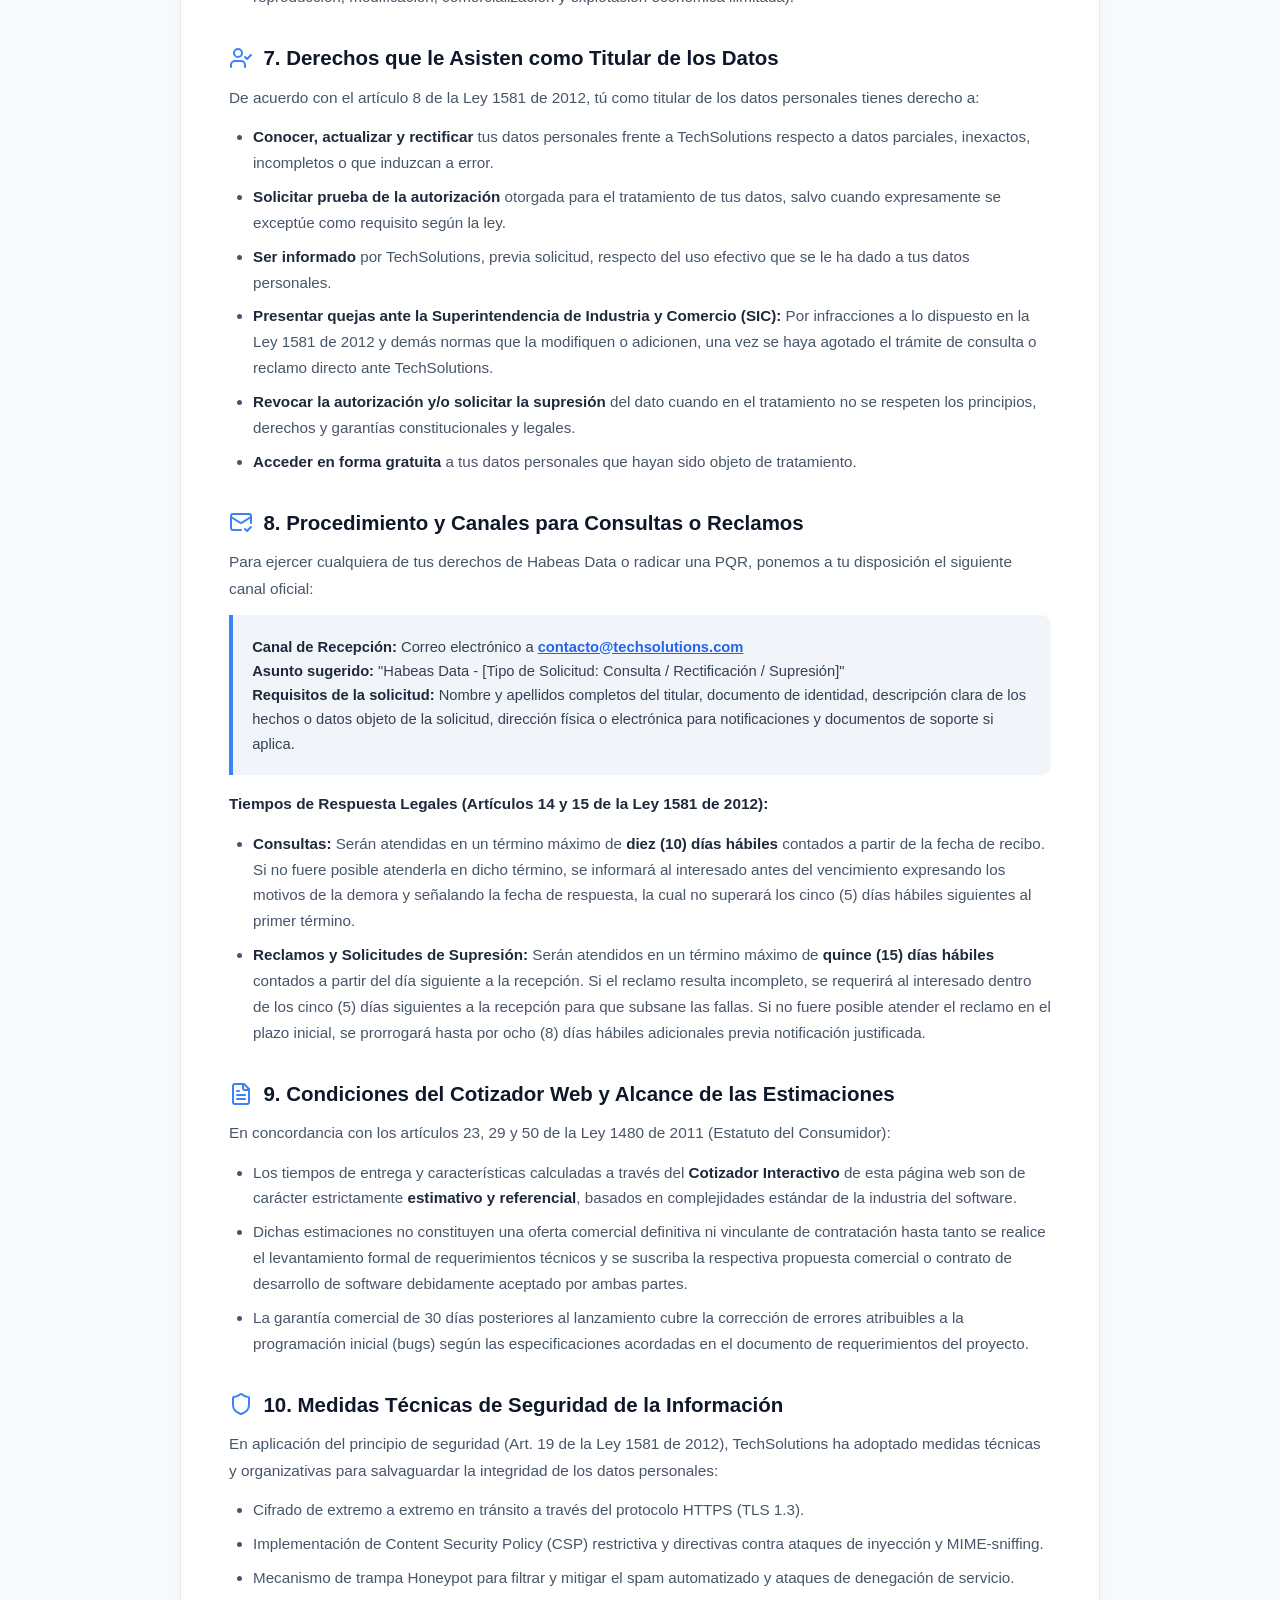
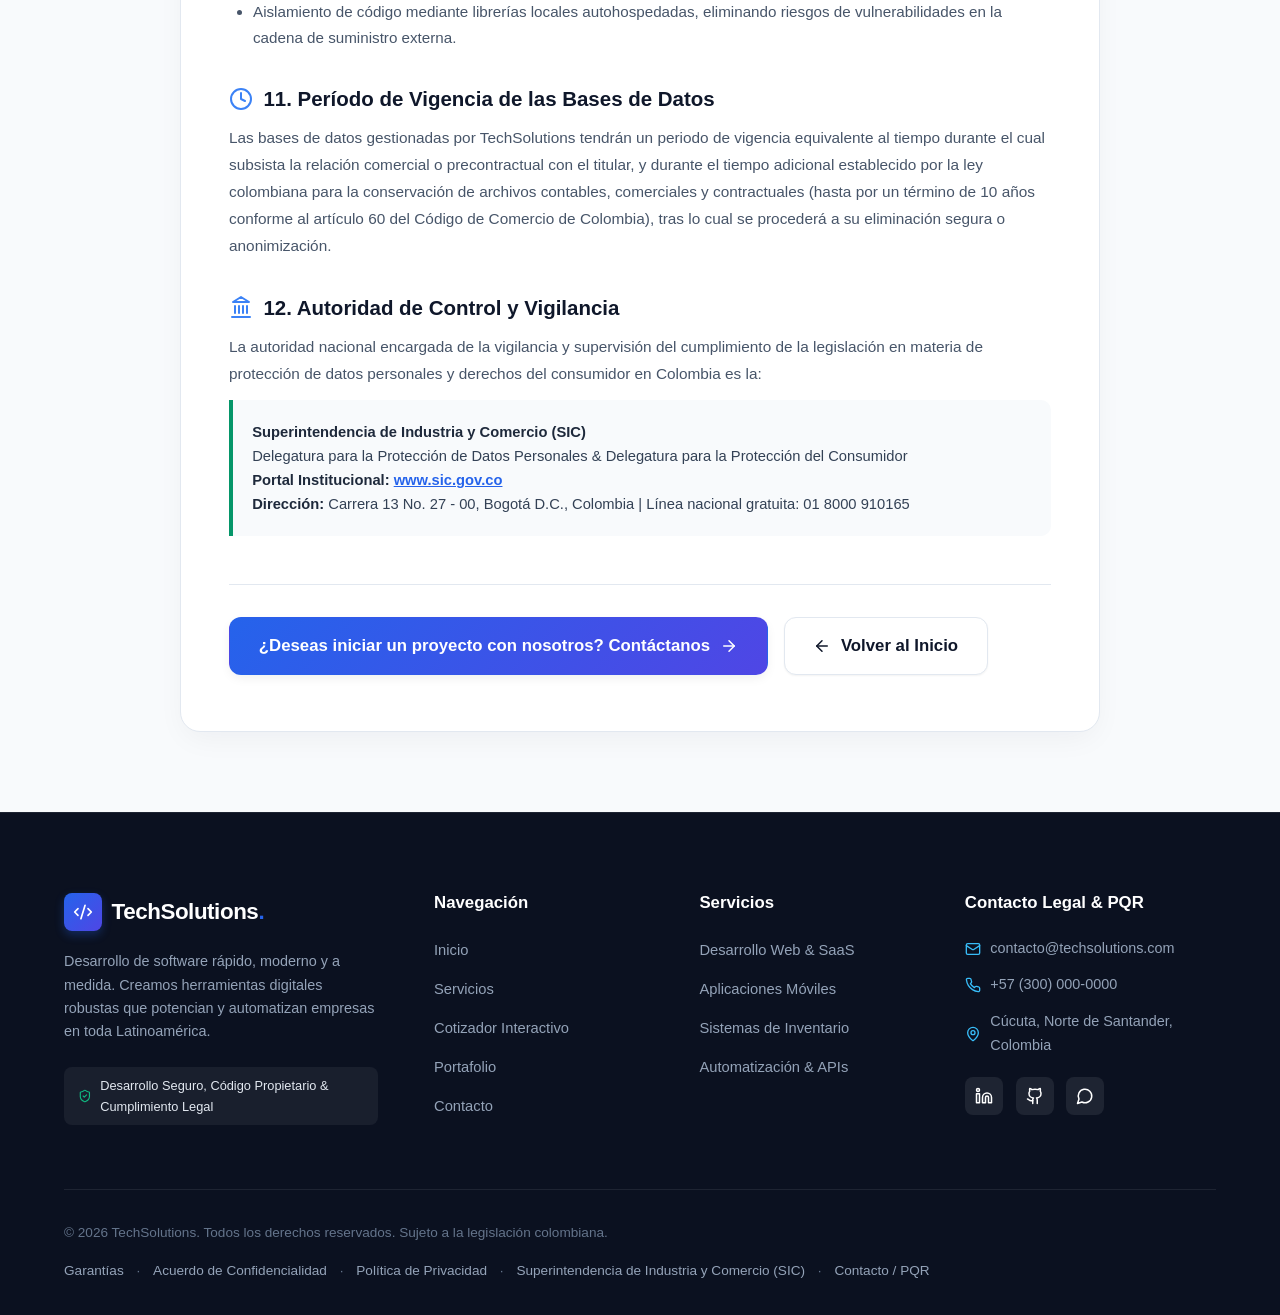
==== commit 24f4fd1f: "fix(ui): corregir diseño y vector oficial del botón de WhatsApp" ====
--- a/politica-de-privacidad.html
+++ b/politica-de-privacidad.html
@@ -358,6 +358,19 @@
         </div>
     </footer>
 
+    <!-- Floating WhatsApp Button -->
+    <a href="https://wa.me/573000000000?text=Hola%20TechSolutions!%20Me%20interesa%20cotizar%20un%20proyecto%20de%20software." 
+       target="_blank" 
+       rel="noopener noreferrer" 
+       class="whatsapp-floating-btn" 
+       aria-label="Contactar por WhatsApp">
+        <span class="whatsapp-tooltip">¡Hablemos de tu proyecto! 👋</span>
+        <div class="whatsapp-pulse"></div>
+        <svg viewBox="0 0 24 24" width="35" height="35" fill="currentColor">
+            <path d="M17.472 14.382c-.297-.149-1.758-.867-2.03-.967-.273-.099-.471-.148-.67.15-.197.297-.767.966-.94 1.164-.173.199-.347.223-.644.075-.297-.15-1.255-.463-2.39-1.475-.883-.788-1.48-1.761-1.653-2.059-.173-.297-.018-.458.13-.606.134-.133.298-.347.446-.52.149-.174.198-.298.298-.497.099-.198.05-.371-.025-.52-.075-.149-.669-1.612-.916-2.207-.242-.579-.487-.5-.669-.51-.173-.008-.371-.01-.57-.01-.198 0-.52.074-.792.372-.272.297-1.04 1.016-1.04 2.479 0 1.462 1.065 2.875 1.213 3.074.149.198 2.096 3.2 5.077 4.487.709.306 1.262.489 1.694.625.712.227 1.36.195 1.871.118.571-.085 1.758-.719 2.006-1.413.248-.694.248-1.289.173-1.413-.074-.124-.272-.198-.57-.347m-5.421 7.403h-.004a9.87 9.87 0 01-5.031-1.378l-.361-.214-3.741.982.998-3.648-.235-.374a9.86 9.86 0 01-1.51-5.26c.001-5.45 4.436-9.884 9.888-9.884 2.64 0 5.122 1.03 6.988 2.898a9.825 9.825 0 012.893 6.994c-.003 5.45-4.437 9.884-9.885 9.884m8.413-18.297A11.815 11.815 0 0012.05 0C5.495 0 .16 5.335.157 11.892c0 2.096.547 4.142 1.588 5.945L.057 24l6.305-1.654a11.882 11.882 0 005.683 1.448h.005c6.554 0 11.89-5.335 11.893-11.893a11.821 11.821 0 00-3.48-8.413Z"/>
+        </svg>
+    </a>
+
     <script>
         // Initialize Lucide icons on page load
         if (window.lucide) {
--- a/css/styles.css
+++ b/css/styles.css
@@ -2494,11 +2494,24 @@
     justify-content: center;
     box-shadow: 0 8px 24px rgba(37, 211, 102, 0.4);
     z-index: 999;
-    transition: transform var(--transition-normal);
+    transition: transform var(--transition-normal), box-shadow var(--transition-normal);
 }
 
 .whatsapp-floating-btn:hover {
     transform: scale(1.1);
+    box-shadow: 0 12px 28px rgba(37, 211, 102, 0.55);
+}
+
+.whatsapp-floating-btn svg {
+    width: 35px;
+    height: 35px;
+    fill: currentColor;
+    display: block;
+    transition: transform var(--transition-fast);
+}
+
+.whatsapp-floating-btn:hover svg {
+    transform: scale(1.04);
 }
 
 .whatsapp-pulse {
@@ -2925,6 +2938,11 @@
         height: 54px;
     }
 
+    .whatsapp-floating-btn svg {
+        width: 31px;
+        height: 31px;
+    }
+
     .whatsapp-tooltip {
         display: none !important;
     }
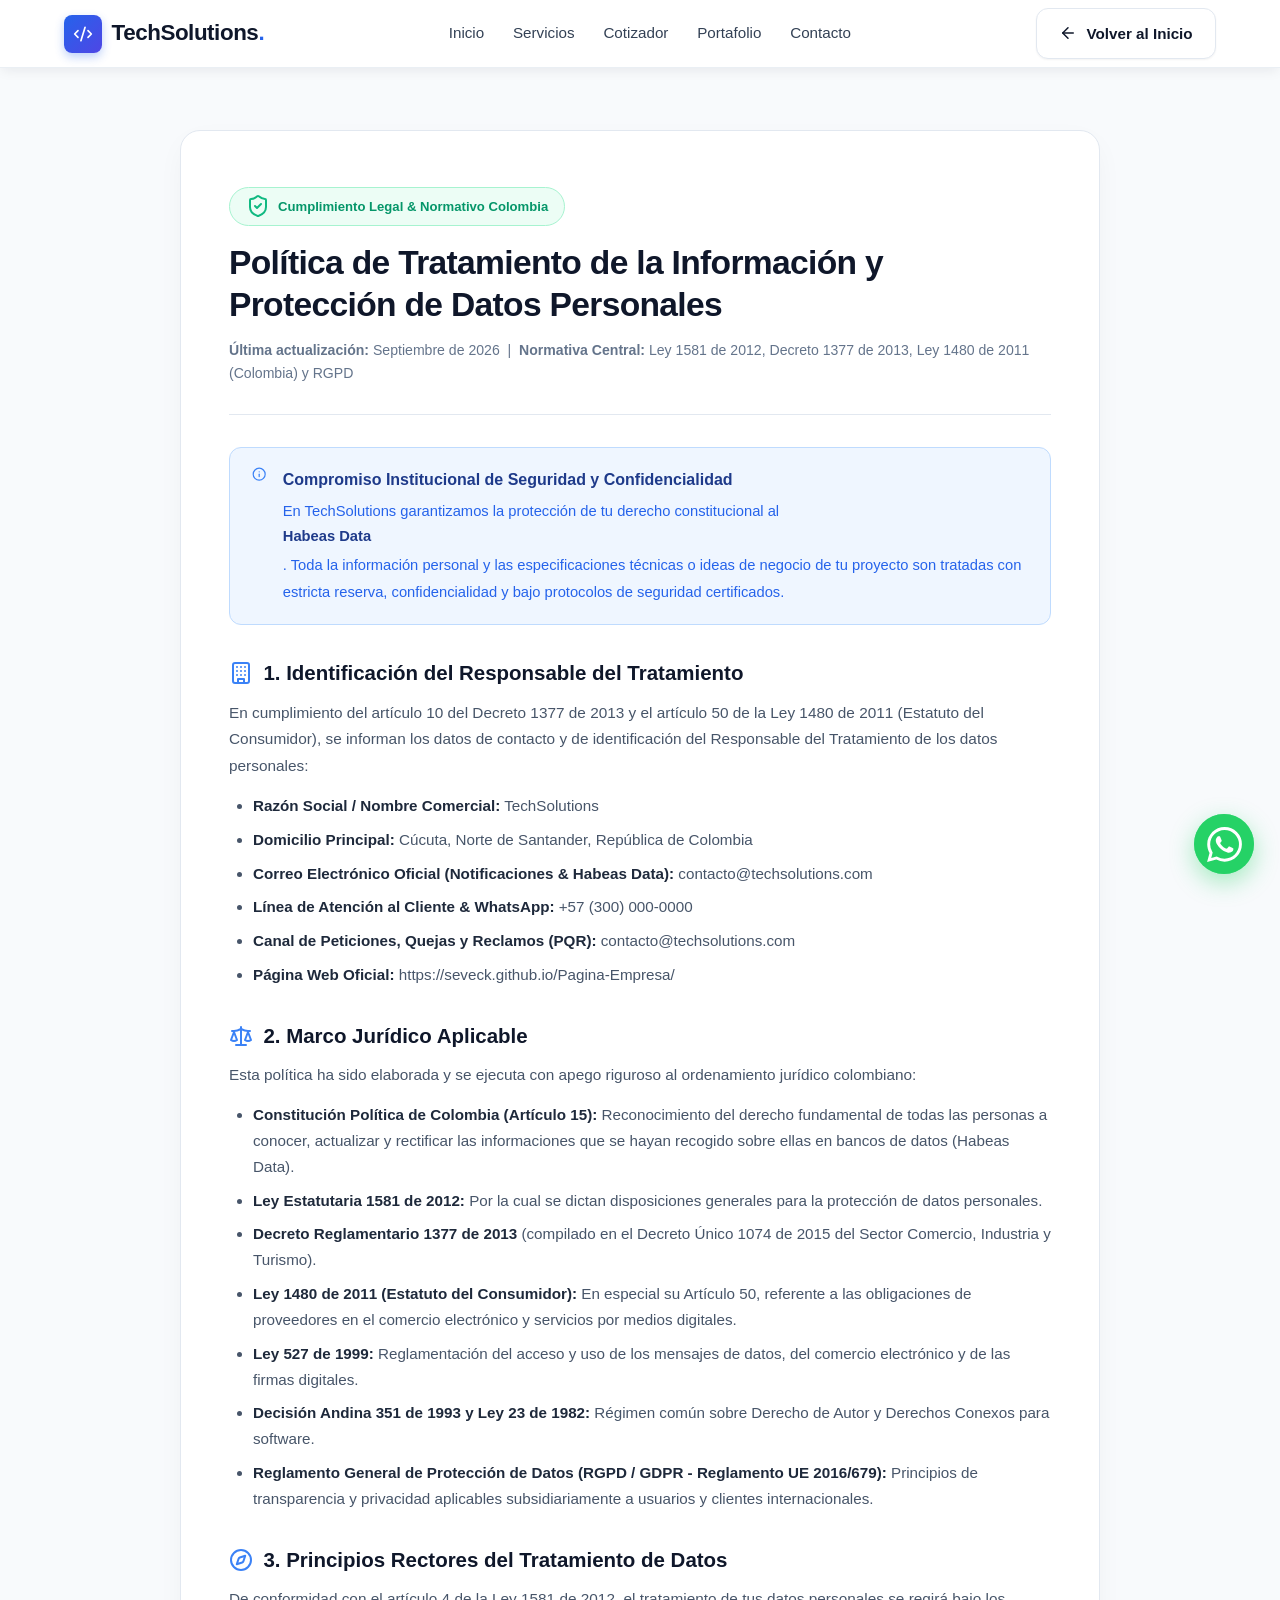
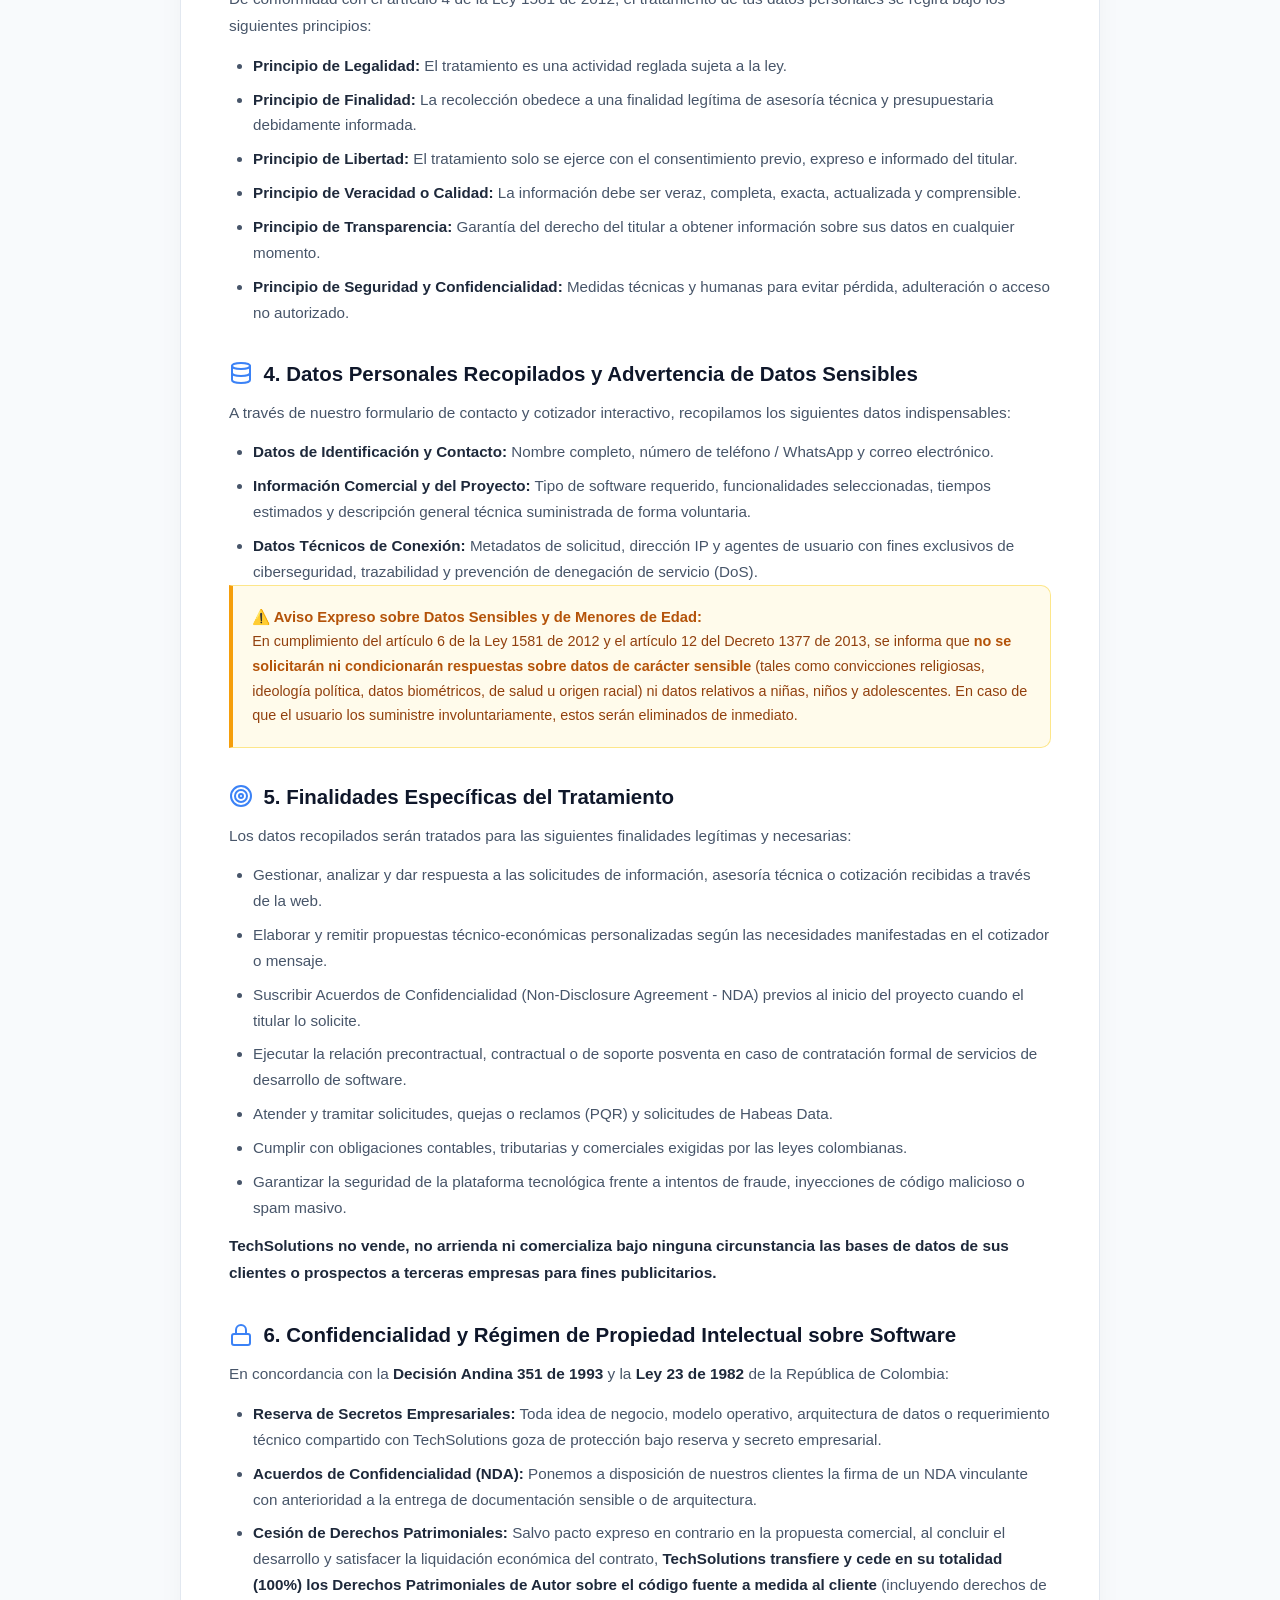
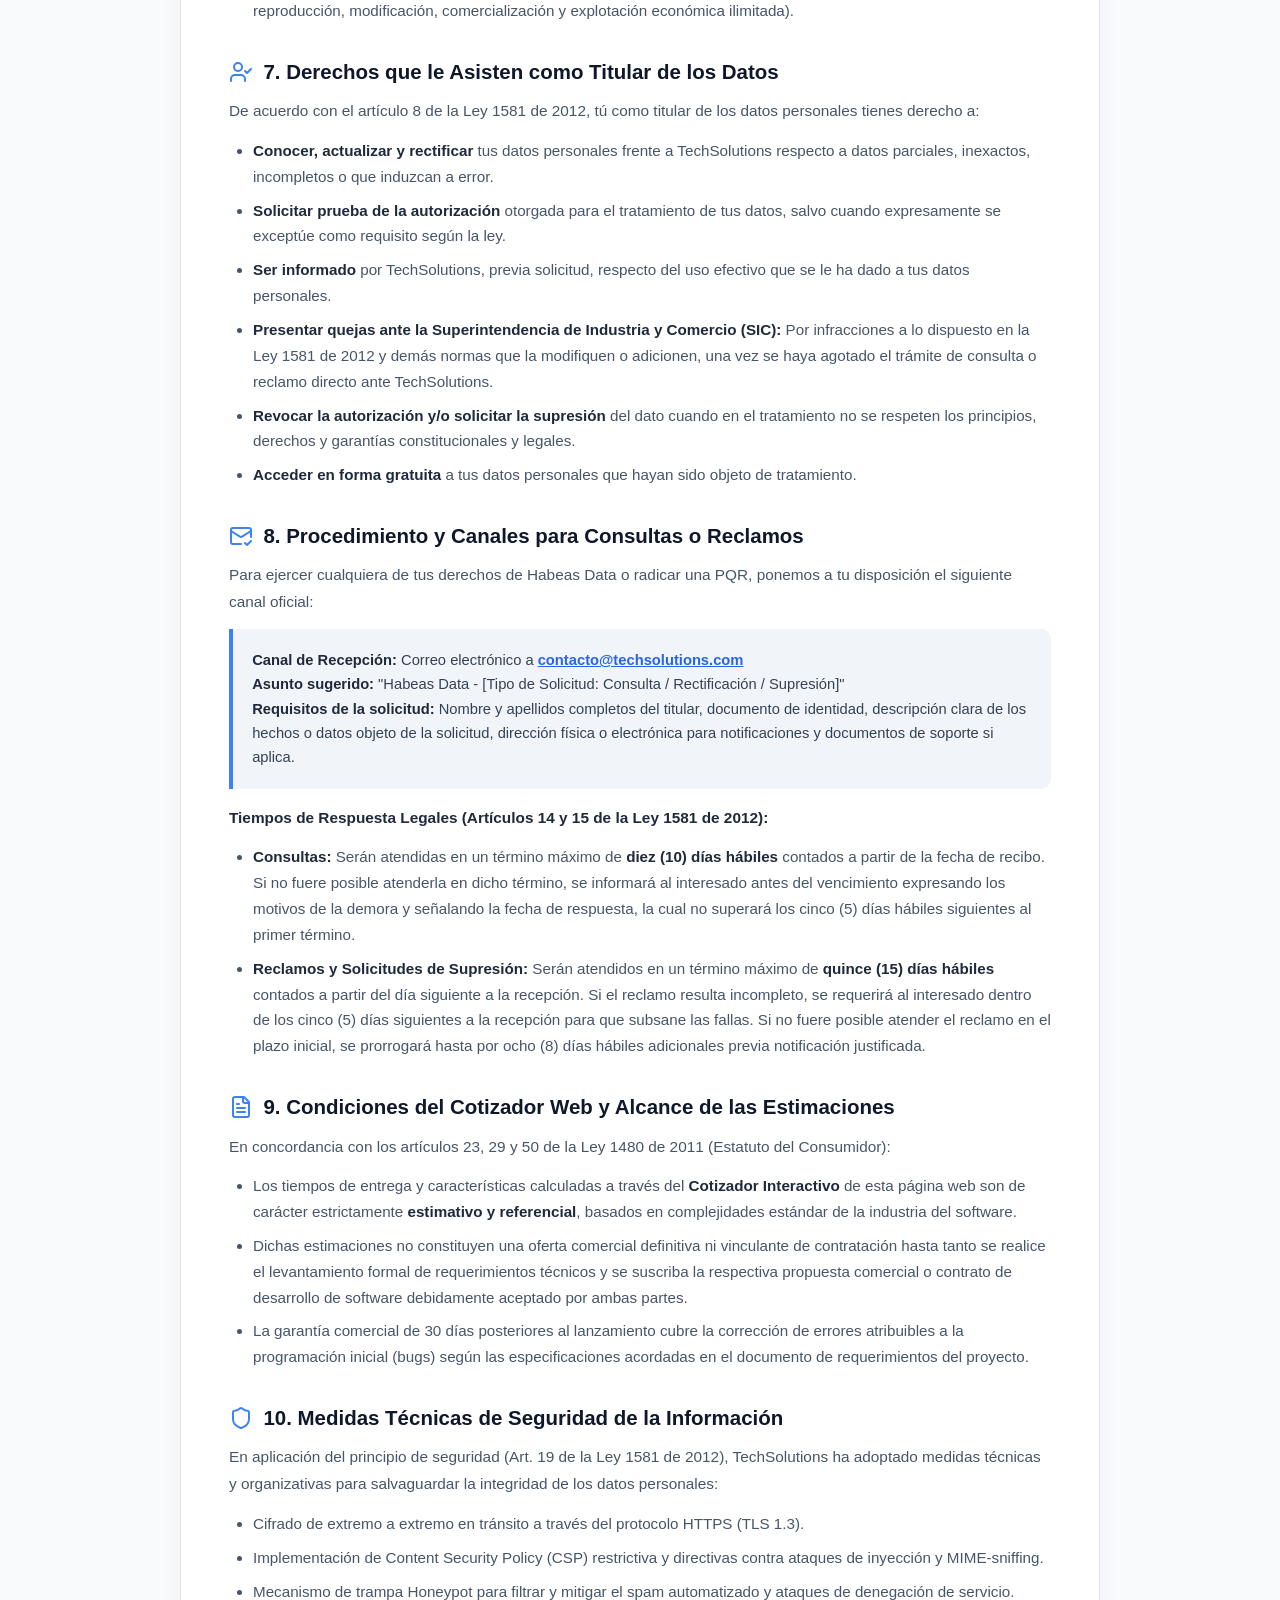
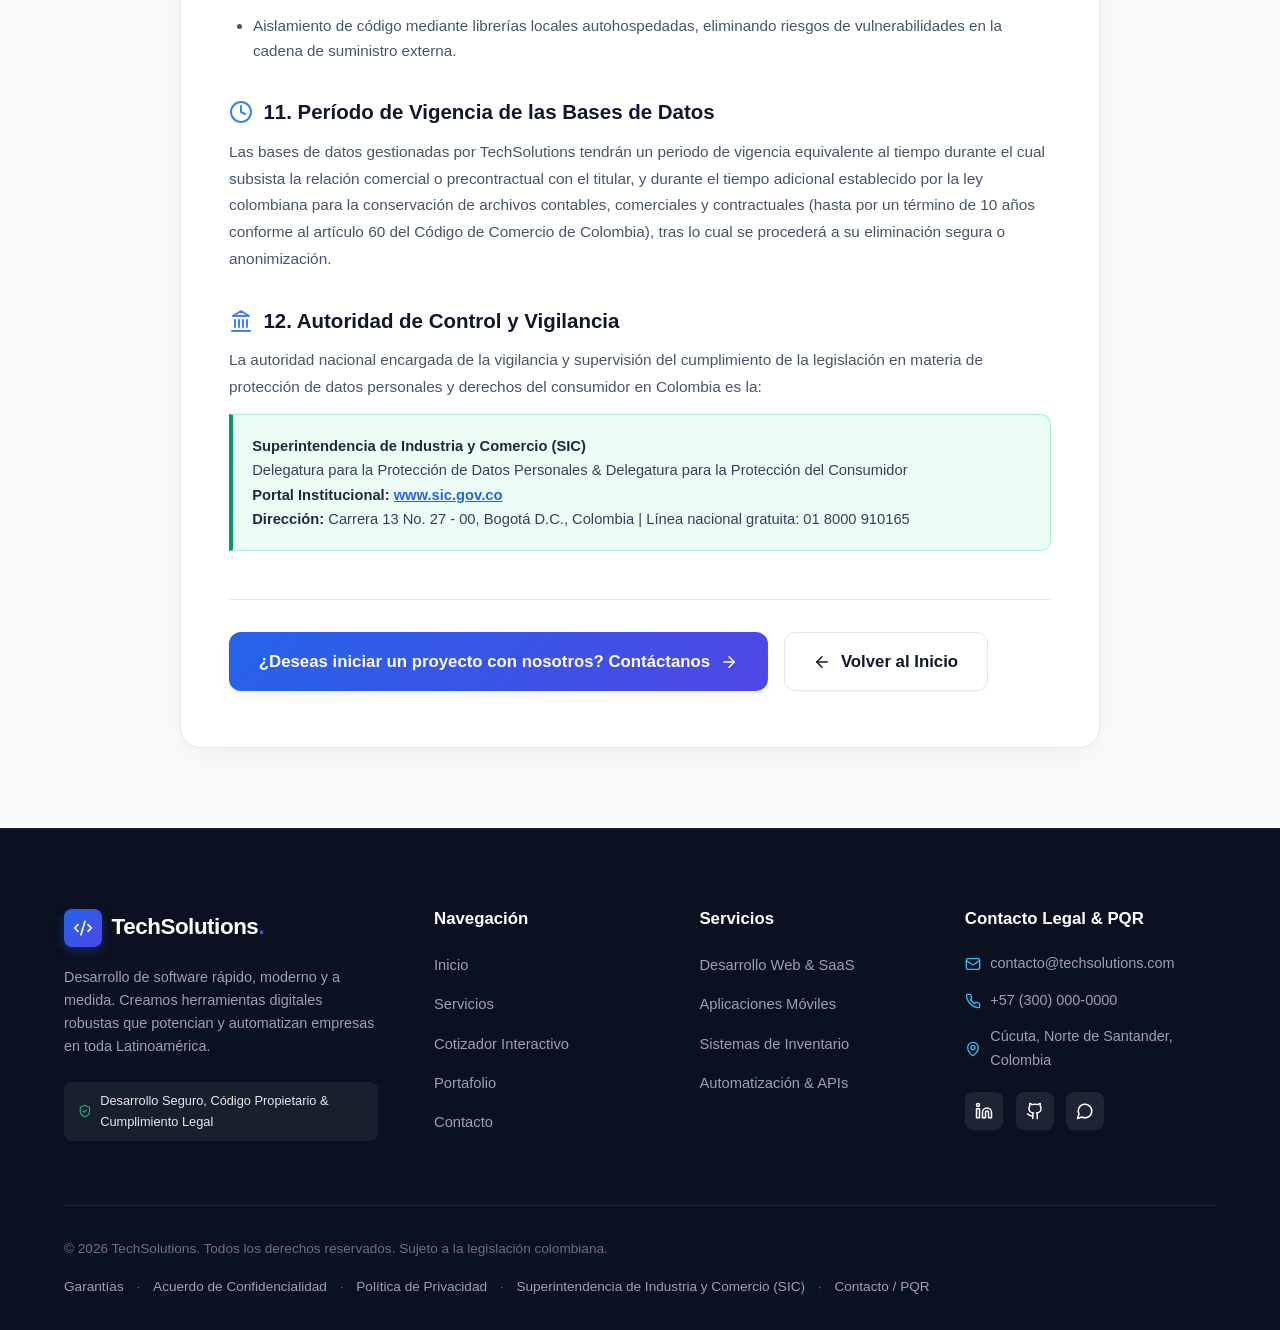
==== commit a94c5ca5: "refactor(code-quality): eliminar !important, separar estilos inline y optimizar js" ====
--- a/politica-de-privacidad.html
+++ b/politica-de-privacidad.html
@@ -76,10 +76,10 @@
                     </div>
 
                     <div class="legal-badge-box">
-                        <i data-lucide="info" class="text-blue" style="width: 24px; height: 24px; flex-shrink: 0; margin-top: 2px;"></i>
+                        <i data-lucide="info" class="text-blue"></i>
                         <div>
-                            <strong style="color: #1e3a8a; display: block; margin-bottom: 0.3rem;">Compromiso Institucional de Seguridad y Confidencialidad</strong>
-                            <span style="color: #2563eb; font-size: 0.92rem; line-height: 1.55;">
+                            <strong>Compromiso Institucional de Seguridad y Confidencialidad</strong>
+                            <span>
                                 En TechSolutions garantizamos la protección de tu derecho constitucional al <strong>Habeas Data</strong>. Toda la información personal y las especificaciones técnicas o ideas de negocio de tu proyecto son tratadas con estricta reserva, confidencialidad y bajo protocolos de seguridad certificados.
                             </span>
                         </div>
@@ -145,9 +145,9 @@
                             <li><strong>Información Comercial y del Proyecto:</strong> Tipo de software requerido, funcionalidades seleccionadas, tiempos estimados y descripción general técnica suministrada de forma voluntaria.</li>
                             <li><strong>Datos Técnicos de Conexión:</strong> Metadatos de solicitud, dirección IP y agentes de usuario con fines exclusivos de ciberseguridad, trazabilidad y prevención de denegación de servicio (DoS).</li>
                         </ul>
-                        <div class="legal-callout" style="margin-top: 1rem; border-left-color: #f59e0b; background: #fffbeb;">
-                            <strong style="color: #b45309;">⚠️ Aviso Expreso sobre Datos Sensibles y de Menores de Edad:</strong><br>
-                            <span style="color: #92400e; font-size: 0.9rem;">
+                        <div class="legal-callout legal-callout-amber">
+                            <strong>⚠️ Aviso Expreso sobre Datos Sensibles y de Menores de Edad:</strong><br>
+                            <span>
                                 En cumplimiento del artículo 6 de la Ley 1581 de 2012 y el artículo 12 del Decreto 1377 de 2013, se informa que <strong>no se solicitarán ni condicionarán respuestas sobre datos de carácter sensible</strong> (tales como convicciones religiosas, ideología política, datos biométricos, de salud u origen racial) ni datos relativos a niñas, niños y adolescentes. En caso de que el usuario los suministre involuntariamente, estos serán eliminados de inmediato.
                             </span>
                         </div>
@@ -168,7 +168,7 @@
                             <li>Cumplir con obligaciones contables, tributarias y comerciales exigidas por las leyes colombianas.</li>
                             <li>Garantizar la seguridad de la plataforma tecnológica frente a intentos de fraude, inyecciones de código malicioso o spam masivo.</li>
                         </ul>
-                        <p style="margin-top: 0.8rem;">
+                        <p class="legal-highlight">
                             <strong>TechSolutions no vende, no arrienda ni comercializa bajo ninguna circunstancia las bases de datos de sus clientes o prospectos a terceras empresas para fines publicitarios.</strong>
                         </p>
                     </div>
@@ -213,7 +213,7 @@
                             <strong>Asunto sugerido:</strong> "Habeas Data - [Tipo de Solicitud: Consulta / Rectificación / Supresión]"<br>
                             <strong>Requisitos de la solicitud:</strong> Nombre y apellidos completos del titular, documento de identidad, descripción clara de los hechos o datos objeto de la solicitud, dirección física o electrónica para notificaciones y documentos de soporte si aplica.
                         </div>
-                        <p style="margin-top: 1rem;">
+                        <p class="legal-subtitle">
                             <strong>Tiempos de Respuesta Legales (Artículos 14 y 15 de la Ley 1581 de 2012):</strong>
                         </p>
                         <ul>
@@ -263,7 +263,7 @@
                         <p>
                             La autoridad nacional encargada de la vigilancia y supervisión del cumplimiento de la legislación en materia de protección de datos personales y derechos del consumidor en Colombia es la:
                         </p>
-                        <div class="legal-callout" style="background: #f8fafc; border-left-color: #059669;">
+                        <div class="legal-callout legal-callout-emerald">
                             <strong>Superintendencia de Industria y Comercio (SIC)</strong><br>
                             <span>Delegatura para la Protección de Datos Personales & Delegatura para la Protección del Consumidor</span><br>
                             <strong>Portal Institucional:</strong> <a href="https://www.sic.gov.co" target="_blank" rel="noopener noreferrer">www.sic.gov.co</a><br>
--- a/css/styles.css
+++ b/css/styles.css
@@ -143,19 +143,19 @@
     display: inline-block;
 }
 
-.text-emerald { color: var(--emerald) !important; }
-.text-blue { color: var(--blue) !important; }
-.text-indigo { color: var(--indigo) !important; }
-.text-amber { color: var(--amber) !important; }
-
-.bg-emerald { background-color: var(--emerald) !important; }
-.bg-blue { background-color: var(--blue) !important; }
-.bg-indigo { background-color: var(--indigo) !important; }
-
-.bg-emerald-subtle { background-color: var(--emerald-subtle) !important; }
-.bg-blue-subtle { background-color: var(--blue-subtle) !important; }
-.bg-indigo-subtle { background-color: var(--indigo-subtle) !important; }
-.bg-amber-subtle { background-color: var(--amber-subtle) !important; }
+.text-emerald { color: var(--emerald); }
+.text-blue { color: var(--blue); }
+.text-indigo { color: var(--indigo); }
+.text-amber { color: var(--amber); }
+
+.bg-emerald { background-color: var(--emerald); }
+.bg-blue { background-color: var(--blue); }
+.bg-indigo { background-color: var(--indigo); }
+
+.bg-emerald-subtle { background-color: var(--emerald-subtle); }
+.bg-blue-subtle { background-color: var(--blue-subtle); }
+.bg-indigo-subtle { background-color: var(--indigo-subtle); }
+.bg-amber-subtle { background-color: var(--amber-subtle); }
 
 /* Section Headers */
 .section-header {
@@ -1986,13 +1986,14 @@
     color: var(--text-muted);
 }
 
+.author-info .badge-verified,
 .badge-verified {
     display: inline-flex;
     align-items: center;
     gap: 0.3rem;
-    font-size: 0.72rem !important;
+    font-size: 0.72rem;
     font-weight: 600;
-    color: var(--emerald-dark) !important;
+    color: var(--emerald-dark);
     margin-top: 0.2rem;
 }
 
@@ -2677,6 +2678,168 @@
     grid-template-columns: 1fr 1fr;
     gap: 1.2rem;
     margin-bottom: 1.8rem;
+}
+
+/* Modal Internal Semantic Components */
+.modal-project-title {
+    font-size: 1.85rem;
+    margin-bottom: 0.5rem;
+    color: var(--text-heading);
+}
+
+.modal-client-meta {
+    color: var(--text-muted);
+    font-size: 0.95rem;
+    margin-bottom: 1.2rem;
+}
+
+.modal-image-wrapper {
+    border-radius: var(--radius-md);
+    overflow: hidden;
+    height: 260px;
+    margin-bottom: 1.8rem;
+    box-shadow: var(--shadow-md);
+}
+
+.modal-image {
+    width: 100%;
+    height: 100%;
+    object-fit: cover;
+    display: block;
+}
+
+.modal-challenge-card {
+    background: #f8fafc;
+    padding: 1.2rem;
+    border-radius: var(--radius-md);
+    border: 1px solid var(--border-subtle);
+}
+
+.modal-challenge-title {
+    color: var(--text-heading);
+    display: block;
+    margin-bottom: 0.5rem;
+    font-size: 1rem;
+}
+
+.modal-challenge-text {
+    font-size: 0.9rem;
+    color: var(--text-body);
+    line-height: 1.55;
+}
+
+.modal-results-section {
+    margin-bottom: 1.8rem;
+}
+
+.modal-results-title {
+    color: var(--text-heading);
+    display: block;
+    margin-bottom: 0.8rem;
+    font-size: 1.05rem;
+}
+
+.modal-results-list {
+    display: flex;
+    flex-direction: column;
+    gap: 0.6rem;
+}
+
+.modal-result-item {
+    display: flex;
+    align-items: center;
+    gap: 0.6rem;
+    font-size: 0.92rem;
+    color: var(--text-heading);
+}
+
+.modal-result-item svg,
+.modal-result-item i {
+    width: 18px;
+    height: 18px;
+    flex-shrink: 0;
+}
+
+.modal-tech-stack {
+    display: flex;
+    flex-wrap: wrap;
+    gap: 0.5rem;
+    margin-bottom: 2rem;
+    padding-top: 1rem;
+    border-top: 1px solid var(--border-subtle);
+}
+
+.modal-tech-pill {
+    background: var(--blue-subtle);
+    color: var(--blue);
+    font-weight: 600;
+    font-size: 0.8rem;
+    padding: 0.3rem 0.8rem;
+    border-radius: 6px;
+}
+
+.modal-actions {
+    display: flex;
+    gap: 1rem;
+    flex-wrap: wrap;
+}
+
+.modal-actions .btn {
+    flex: 1;
+}
+
+/* Modal Open Body State */
+body.modal-open {
+    overflow: hidden;
+}
+
+/* Portfolio Filter State */
+.portfolio-card.is-hidden {
+    display: none;
+}
+
+/* Estimator & Form Clean Utilities */
+.result-disclaimer {
+    font-size: 0.78rem;
+    color: #94a3b8;
+    margin-top: 0.7rem;
+    line-height: 1.4;
+    text-align: center;
+}
+
+.checkbox-consent {
+    display: flex;
+    gap: 0.5rem;
+    align-items: flex-start;
+    cursor: pointer;
+    font-size: 0.85rem;
+    color: var(--text-muted);
+}
+
+.checkbox-consent input[type="checkbox"] {
+    margin-top: 0.25rem;
+    flex-shrink: 0;
+}
+
+.checkbox-consent a {
+    color: var(--primary);
+    text-decoration: underline;
+    transition: color var(--transition-fast);
+}
+
+.checkbox-consent a:hover {
+    color: var(--primary-dark);
+}
+
+.privacy-error {
+    display: none;
+    color: var(--rose);
+    font-size: 0.8rem;
+    margin-top: 0.35rem;
+}
+
+.privacy-error.is-visible {
+    display: block;
 }
 
 /* Toast Notification */
@@ -2831,9 +2994,9 @@
     }
 
     /* Floating badges removed from mobile to prevent horizontal viewport expansion */
-    .badge-top-right,
-    .badge-bottom-left {
-        display: none !important;
+    .floating-badge.badge-top-right,
+    .floating-badge.badge-bottom-left {
+        display: none;
     }
 
     .mockup-window {
@@ -2879,7 +3042,7 @@
     }
 
     .result-info {
-        min-width: 0 !important;
+        min-width: 0;
         width: 100%;
     }
 
@@ -2943,8 +3106,9 @@
         height: 31px;
     }
 
-    .whatsapp-tooltip {
-        display: none !important;
+    .whatsapp-tooltip,
+    .whatsapp-floating-btn:hover .whatsapp-tooltip {
+        display: none;
     }
 
     .back-to-top {
@@ -2966,7 +3130,7 @@
     .checkbox-grid,
     .form-row,
     .modal-challenge-grid {
-        grid-template-columns: 1fr !important;
+        grid-template-columns: 1fr;
     }
 
     .portfolio-meta {
@@ -3060,7 +3224,7 @@
     }
 
     .mockup-kpis {
-        grid-template-columns: 1fr !important;
+        grid-template-columns: 1fr;
     }
 
     .section-header h2 {
@@ -3088,7 +3252,7 @@
     .input-with-icon input,
     .input-with-icon select,
     .styled-form textarea {
-        font-size: 16px !important;
+        font-size: 16px;
     }
 }
 
@@ -3159,6 +3323,25 @@
     align-items: flex-start;
 }
 
+.legal-badge-box i {
+    width: 24px;
+    height: 24px;
+    flex-shrink: 0;
+    margin-top: 2px;
+}
+
+.legal-badge-box strong {
+    color: #1e3a8a;
+    display: block;
+    margin-bottom: 0.3rem;
+}
+
+.legal-badge-box span {
+    color: #2563eb;
+    font-size: 0.92rem;
+    line-height: 1.55;
+}
+
 .legal-block {
     margin-bottom: 2.2rem;
 }
@@ -3183,6 +3366,14 @@
     line-height: 1.75;
     font-size: 0.96rem;
     margin-bottom: 0.8rem;
+}
+
+.legal-highlight {
+    margin-top: 0.8rem;
+}
+
+.legal-subtitle {
+    margin-top: 1rem;
 }
 
 .legal-block ul {
@@ -3211,6 +3402,45 @@
     line-height: 1.65;
 }
 
+.legal-callout-blue {
+    background: #eff6ff;
+    border: 1px solid #bfdbfe;
+    border-left: 4px solid #3b82f6;
+}
+
+.legal-callout-blue strong {
+    color: #1e3a8a;
+    display: block;
+    margin-bottom: 0.3rem;
+}
+
+.legal-callout-blue span {
+    color: #2563eb;
+    font-size: 0.92rem;
+    line-height: 1.55;
+}
+
+.legal-callout-amber {
+    background: #fffbeb;
+    border: 1px solid #fde68a;
+    border-left: 4px solid #f59e0b;
+}
+
+.legal-callout-amber strong {
+    color: #b45309;
+}
+
+.legal-callout-amber span {
+    color: #92400e;
+    font-size: 0.9rem;
+}
+
+.legal-callout-emerald {
+    background: #ecfdf5;
+    border: 1px solid #a7f3d0;
+    border-left: 4px solid #059669;
+}
+
 .legal-callout a {
     color: #2563eb;
     font-weight: 600;
